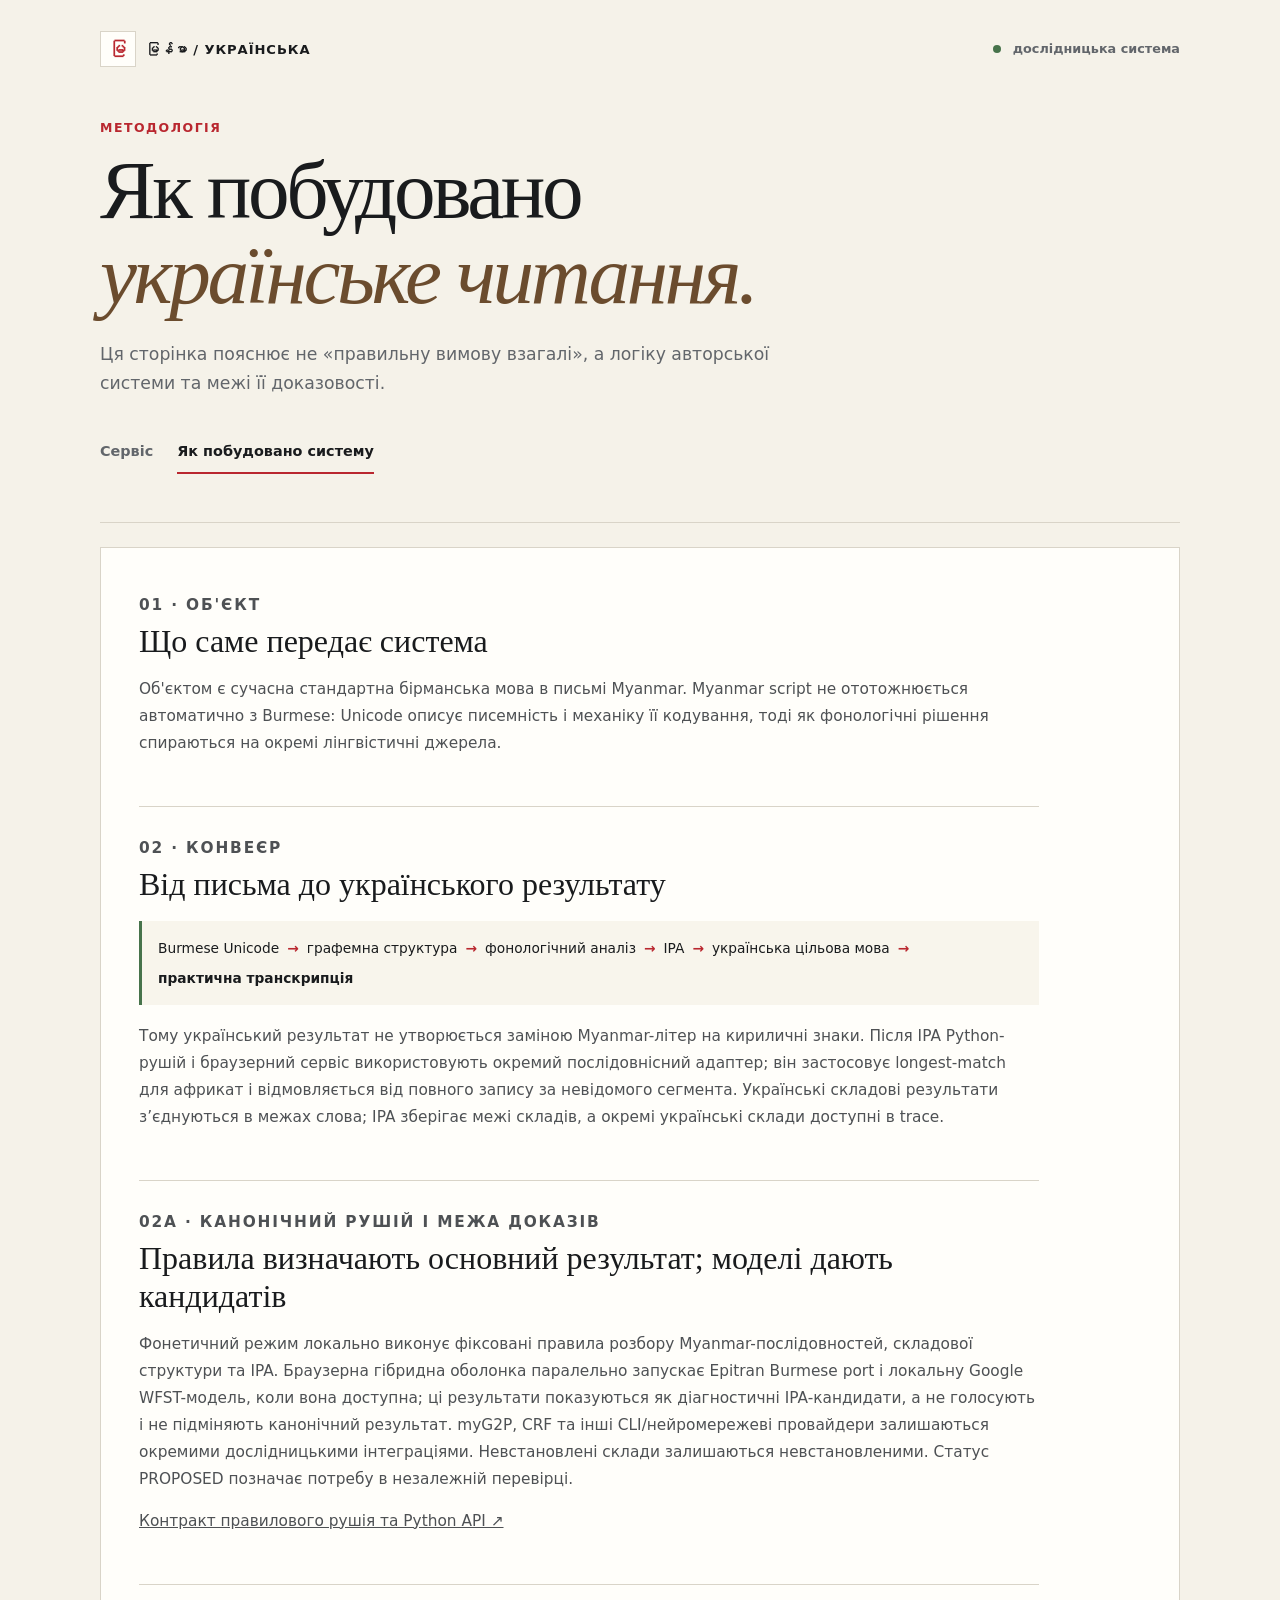
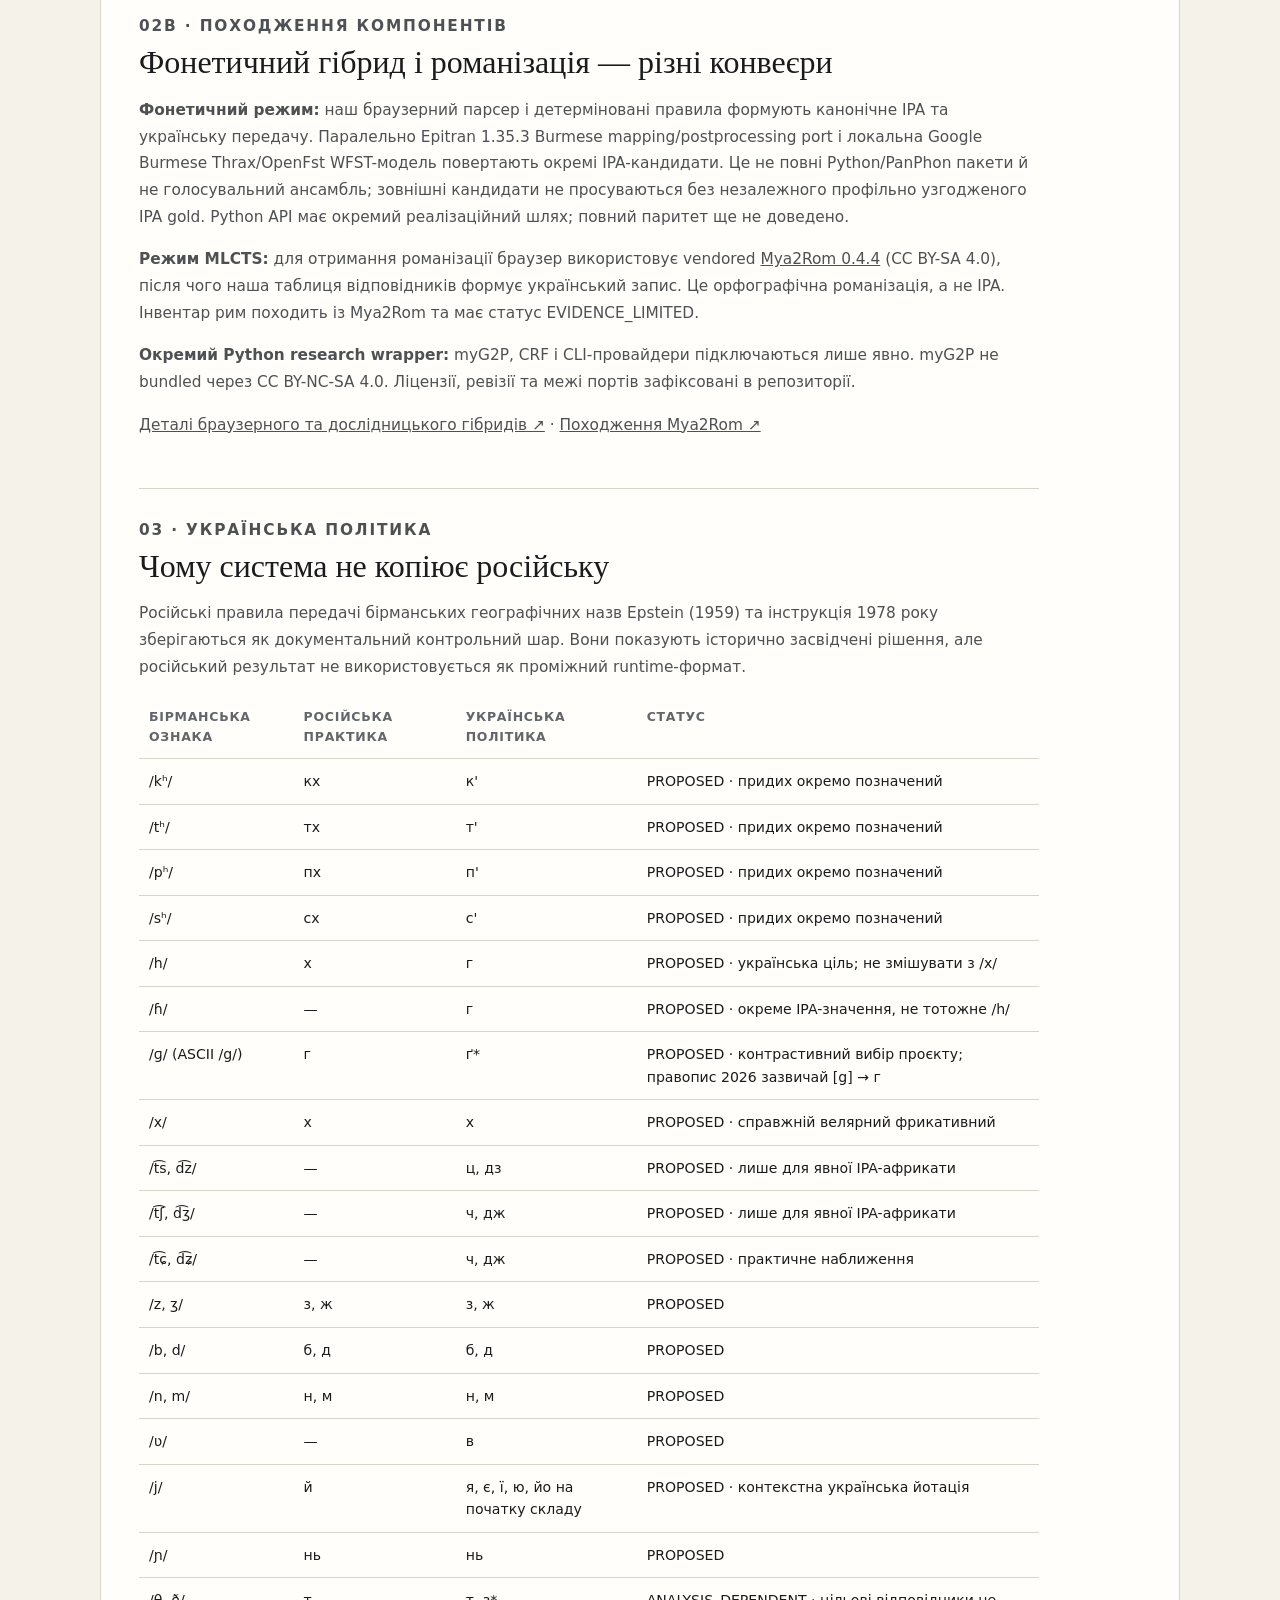
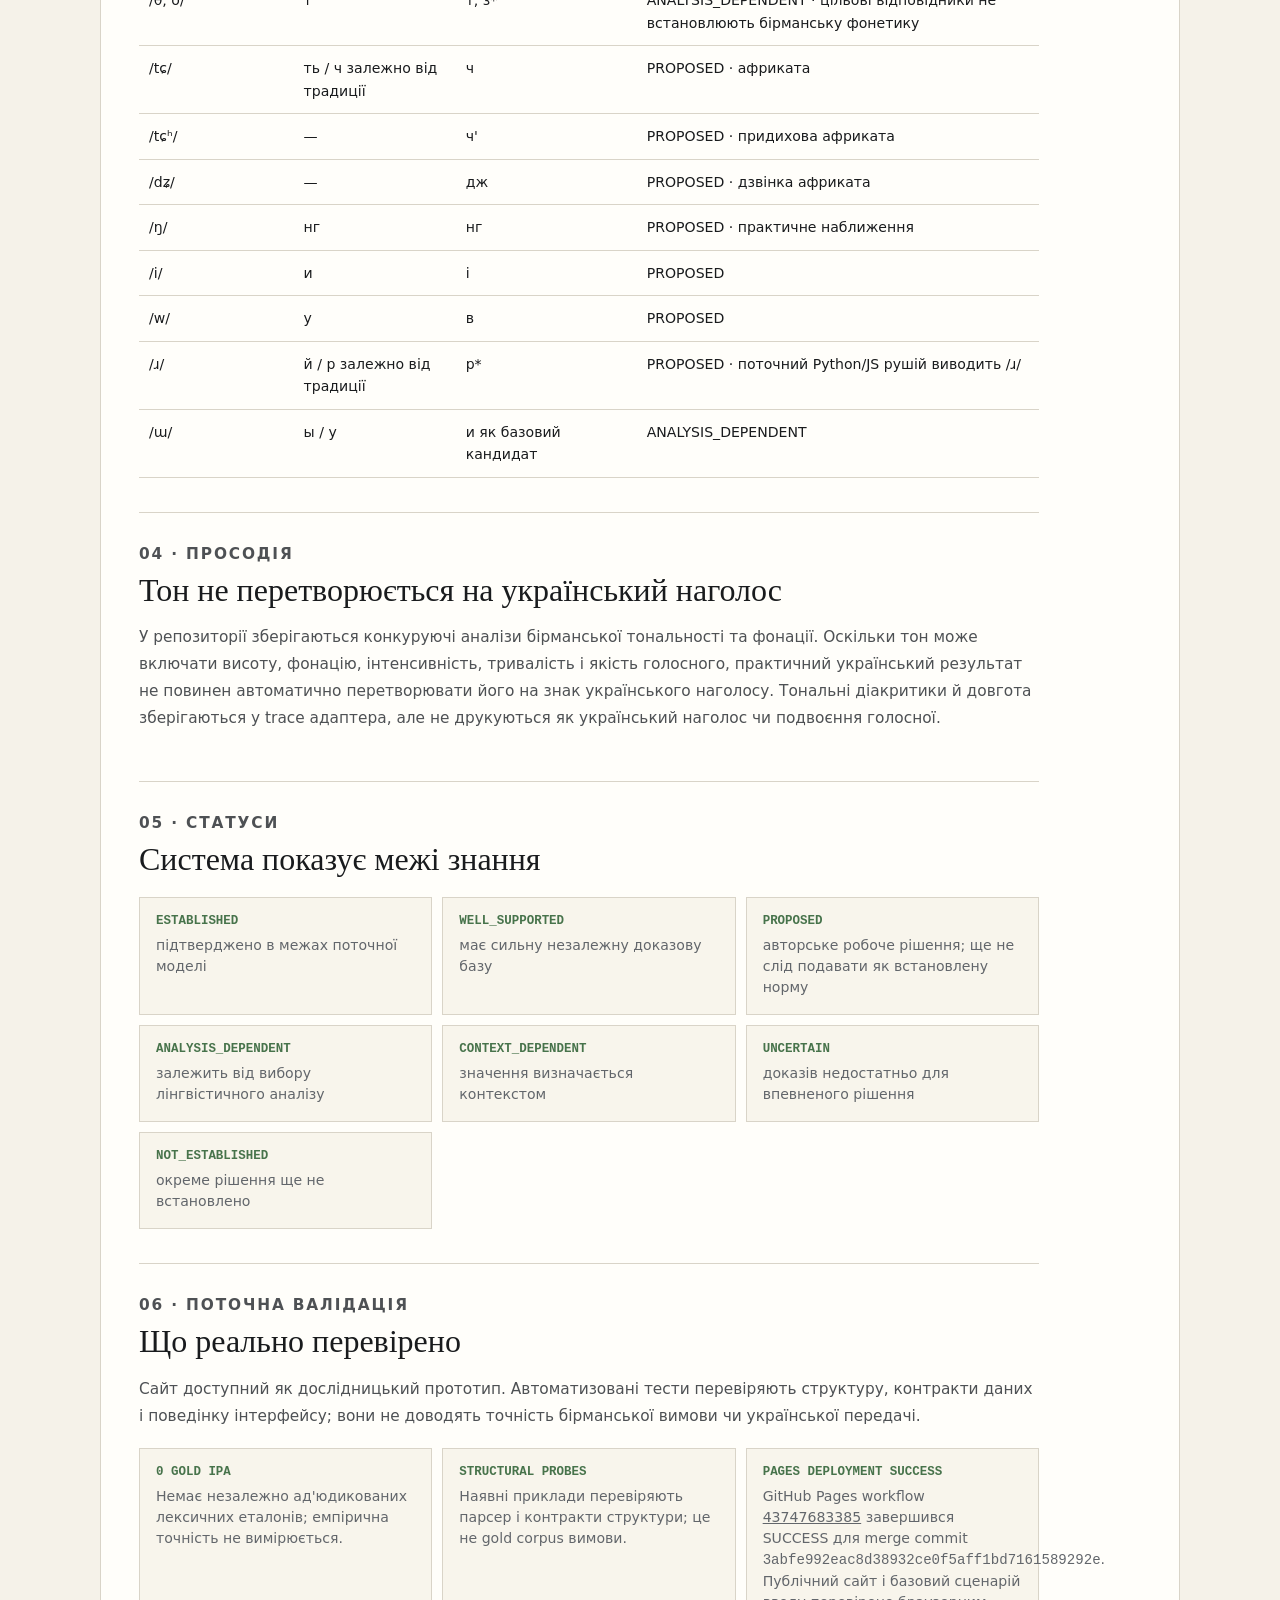
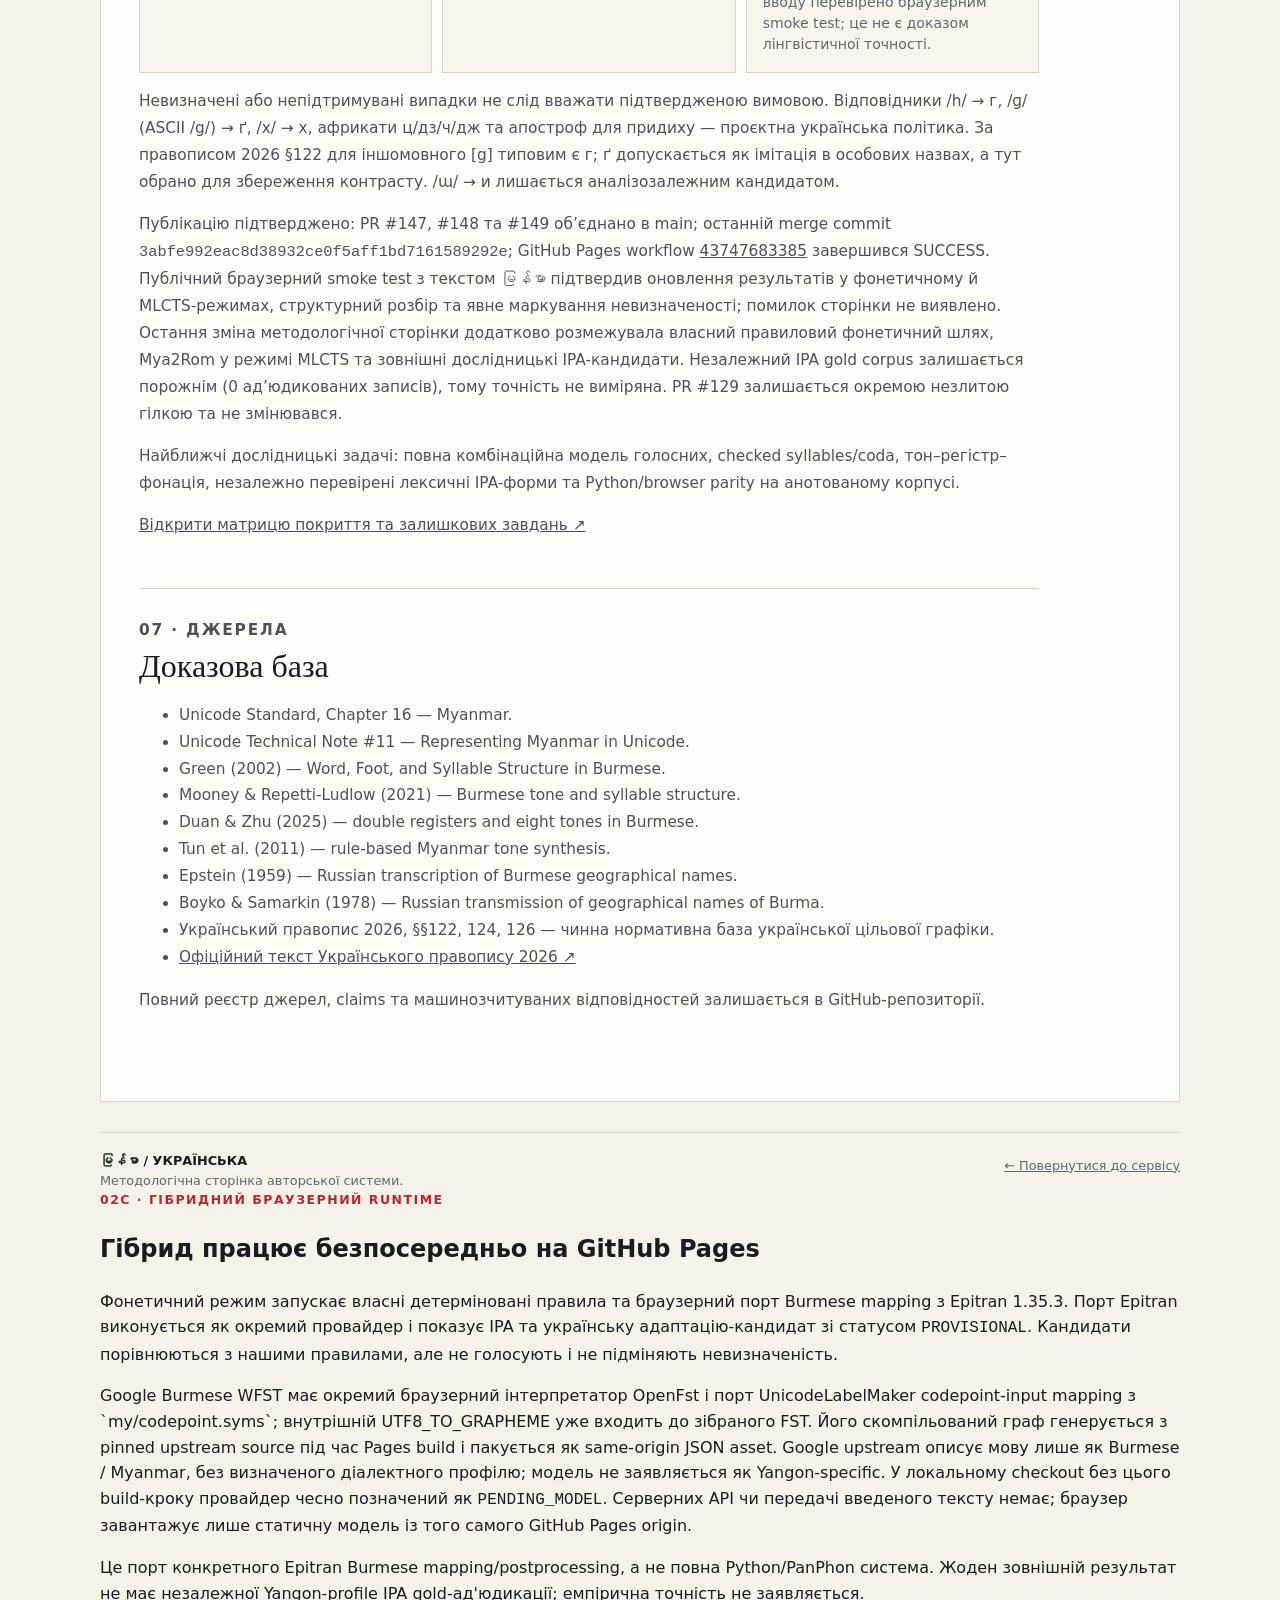
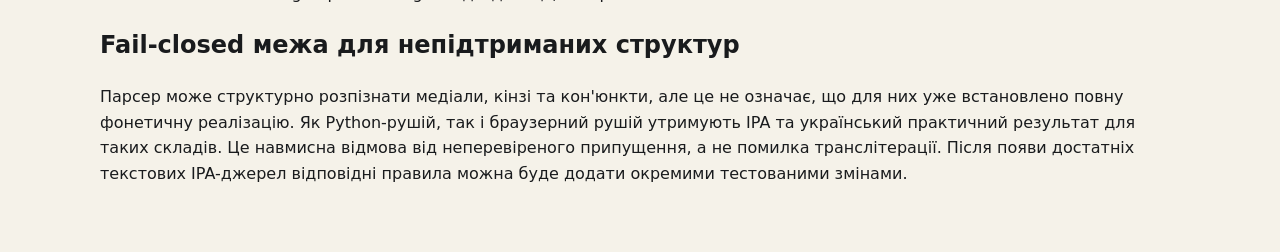
==== system.html @ 2e4448a9 "Record Google model dialect-profile limitation" ====
<!doctype html>
<html lang="uk">
<head>
<meta charset="UTF-8"><meta name="viewport" content="width=device-width, initial-scale=1">
<meta http-equiv="Content-Security-Policy" content="default-src 'self'; script-src 'self'; style-src 'self'; connect-src 'none'; img-src 'self' data:; font-src 'self'; base-uri 'none'; form-action 'none'; frame-ancestors 'none'; object-src 'none'">
<meta name="description" content="Методологія авторської української практичної системи передачі бірманської мови.">
<title>Система / မြန်မာ → УКРАЇНСЬКА</title>
<link rel="stylesheet" href="./src/web/styles.css?v=20261102-responsive-ui">
</head>
<body>
<a class="skip-link" href="#main-content">Перейти до основного вмісту</a>
<main id="main-content" class="shell" tabindex="-1">
<header class="site-header">
  <div class="topline"><a class="brand" href="./"><span class="brand-mark" aria-hidden="true">မြ</span><span>မြန်မာ / УКРАЇНСЬКА</span></a><span class="local"><i aria-hidden="true"></i> дослідницька система</span></div>
  <div class="hero compact"><p class="eyebrow">Методологія</p><h1>Як побудовано <em>українське читання.</em></h1><p class="subtitle">Ця сторінка пояснює не «правильну вимову взагалі», а логіку авторської системи та межі її доказовості.</p></div>
  <nav class="nav" aria-label="Основна навігація"><a href="./">Сервіс</a><a class="active" href="./system.html">Як побудовано систему</a></nav>
</header>

<article class="document">
<section><p class="kicker">01 · Об'єкт</p><h2>Що саме передає система</h2><p>Об'єктом є сучасна стандартна бірманська мова в письмі Myanmar. Myanmar script не ототожнюється автоматично з Burmese: Unicode описує писемність і механіку її кодування, тоді як фонологічні рішення спираються на окремі лінгвістичні джерела.</p></section>
<section><p class="kicker">02 · Конвеєр</p><h2>Від письма до українського результату</h2><div class="pipeline"><span>Burmese Unicode</span><b>→</b><span>графемна структура</span><b>→</b><span>фонологічний аналіз</span><b>→</b><span>IPA</span><b>→</b><span>українська цільова мова</span><b>→</b><strong>практична транскрипція</strong></div><p>Тому український результат не утворюється заміною Myanmar-літер на кириличні знаки. Після IPA Python-рушій і браузерний сервіс використовують окремий послідовнісний адаптер; він застосовує longest-match для африкат і відмовляється від повного запису за невідомого сегмента. Українські складові результати з’єднуються в межах слова; IPA зберігає межі складів, а окремі українські склади доступні в trace.</p></section>
<section><p class="kicker">02A · Канонічний рушій і межа доказів</p><h2>Правила визначають основний результат; моделі дають кандидатів</h2><p>Фонетичний режим локально виконує фіксовані правила розбору Myanmar-послідовностей, складової структури та IPA. Браузерна гібридна оболонка паралельно запускає Epitran Burmese port і локальну Google WFST-модель, коли вона доступна; ці результати показуються як діагностичні IPA-кандидати, а не голосують і не підміняють канонічний результат. myG2P, CRF та інші CLI/нейромережеві провайдери залишаються окремими дослідницькими інтеграціями. Невстановлені склади залишаються невстановленими. Статус PROPOSED позначає потребу в незалежній перевірці.</p><p><a href="https://github.com/ClippyFirst/Burmese-Ukrainian-Phonetic-System-/blob/main/docs/DETERMINISTIC-RULE-ENGINE.md">Контракт правилового рушія та Python API ↗</a></p></section><section><p class="kicker">02B · Походження компонентів</p><h2>Фонетичний гібрид і романізація — різні конвеєри</h2><p><strong>Фонетичний режим:</strong> наш браузерний парсер і детерміновані правила формують канонічне IPA та українську передачу. Паралельно Epitran 1.35.3 Burmese mapping/postprocessing port і локальна Google Burmese Thrax/OpenFst WFST-модель повертають окремі IPA-кандидати. Це не повні Python/PanPhon пакети й не голосувальний ансамбль; зовнішні кандидати не просуваються без незалежного профільно узгодженого IPA gold. Python API має окремий реалізаційний шлях; повний паритет ще не доведено.</p><p><strong>Режим MLCTS:</strong> для отримання романізації браузер використовує vendored <a href="https://github.com/myanmaropenwordnet/mya2rom">Mya2Rom 0.4.4</a> (CC BY-SA 4.0), після чого наша таблиця відповідників формує український запис. Це орфографічна романізація, а не IPA. Інвентар рим походить із Mya2Rom та має статус EVIDENCE_LIMITED.</p><p><strong>Окремий Python research wrapper:</strong> myG2P, CRF і CLI-провайдери підключаються лише явно. myG2P не bundled через CC BY-NC-SA 4.0. Ліцензії, ревізії та межі портів зафіксовані в репозиторії.</p><p><a href="https://github.com/ClippyFirst/Burmese-Ukrainian-Phonetic-System-/blob/main/docs/hybrid-engines.md">Деталі браузерного та дослідницького гібридів ↗</a> · <a href="https://github.com/ClippyFirst/Burmese-Ukrainian-Phonetic-System-/blob/main/vendor/mya2rom/NOTICE.md">Походження Mya2Rom ↗</a></p></section>
<section><p class="kicker">03 · Українська політика</p><h2>Чому система не копіює російську</h2><p>Російські правила передачі бірманських географічних назв Epstein (1959) та інструкція 1978 року зберігаються як документальний контрольний шар. Вони показують історично засвідчені рішення, але російський результат не використовується як проміжний runtime-формат.</p><div class="table-wrap"><table><thead><tr><th>Бірманська ознака</th><th>Російська практика</th><th>Українська політика</th><th>Статус</th></tr></thead><tbody>
<tr><td>/kʰ/</td><td>кх</td><td>к'</td><td>PROPOSED · придих окремо позначений</td></tr>
<tr><td>/tʰ/</td><td>тх</td><td>т'</td><td>PROPOSED · придих окремо позначений</td></tr>
<tr><td>/pʰ/</td><td>пх</td><td>п'</td><td>PROPOSED · придих окремо позначений</td></tr>
<tr><td>/sʰ/</td><td>сх</td><td>с'</td><td>PROPOSED · придих окремо позначений</td></tr>
<tr><td>/h/</td><td>х</td><td>г</td><td>PROPOSED · українська ціль; не змішувати з /x/</td></tr>
<tr><td>/ɦ/</td><td>—</td><td>г</td><td>PROPOSED · окреме IPA-значення, не тотожне /h/</td></tr>
<tr><td>/ɡ/ (ASCII /g/)</td><td>г</td><td>ґ*</td><td>PROPOSED · контрастивний вибір проєкту; правопис 2026 зазвичай [g] → г</td></tr>
<tr><td>/x/</td><td>х</td><td>х</td><td>PROPOSED · справжній велярний фрикативний</td></tr>
<tr><td>/t͡s, d͡z/</td><td>—</td><td>ц, дз</td><td>PROPOSED · лише для явної IPA-африкати</td></tr>
<tr><td>/t͡ʃ, d͡ʒ/</td><td>—</td><td>ч, дж</td><td>PROPOSED · лише для явної IPA-африкати</td></tr>
<tr><td>/t͡ɕ, d͡ʑ/</td><td>—</td><td>ч, дж</td><td>PROPOSED · практичне наближення</td></tr>
<tr><td>/z, ʒ/</td><td>з, ж</td><td>з, ж</td><td>PROPOSED</td></tr>
<tr><td>/b, d/</td><td>б, д</td><td>б, д</td><td>PROPOSED</td></tr>
<tr><td>/n, m/</td><td>н, м</td><td>н, м</td><td>PROPOSED</td></tr>
<tr><td>/ʋ/</td><td>—</td><td>в</td><td>PROPOSED</td></tr>
<tr><td>/j/</td><td>й</td><td>я, є, ї, ю, йо на початку складу</td><td>PROPOSED · контекстна українська йотація</td></tr>
<tr><td>/ɲ/</td><td>нь</td><td>нь</td><td>PROPOSED</td></tr>
<tr><td>/θ, ð/</td><td>т</td><td>т, з*</td><td>ANALYSIS_DEPENDENT · цільові відповідники не встановлюють бірманську фонетику</td></tr>
<tr><td>/tɕ/</td><td>ть / ч залежно від традиції</td><td>ч</td><td>PROPOSED · африката</td></tr>
<tr><td>/tɕʰ/</td><td>—</td><td>ч'</td><td>PROPOSED · придихова африката</td></tr>
<tr><td>/dʑ/</td><td>—</td><td>дж</td><td>PROPOSED · дзвінка африката</td></tr>
<tr><td>/ŋ/</td><td>нг</td><td>нг</td><td>PROPOSED · практичне наближення</td></tr>
<tr><td>/i/</td><td>и</td><td>і</td><td>PROPOSED</td></tr>
<tr><td>/w/</td><td>у</td><td>в</td><td>PROPOSED</td></tr>
<tr><td>/ɹ/</td><td>й / р залежно від традиції</td><td>р*</td><td>PROPOSED · поточний Python/JS рушій виводить /ɹ/</td></tr>
<tr><td>/ɯ/</td><td>ы / у</td><td>и як базовий кандидат</td><td>ANALYSIS_DEPENDENT</td></tr>
</tbody></table></div></section>
<section><p class="kicker">04 · Просодія</p><h2>Тон не перетворюється на український наголос</h2><p>У репозиторії зберігаються конкуруючі аналізи бірманської тональності та фонації. Оскільки тон може включати висоту, фонацію, інтенсивність, тривалість і якість голосного, практичний український результат не повинен автоматично перетворювати його на знак українського наголосу. Тональні діакритики й довгота зберігаються у trace адаптера, але не друкуються як український наголос чи подвоєння голосної.</p></section>
<section><p class="kicker">05 · Статуси</p><h2>Система показує межі знання</h2><div class="status-grid"><div><b>ESTABLISHED</b><span>підтверджено в межах поточної моделі</span></div><div><b>WELL_SUPPORTED</b><span>має сильну незалежну доказову базу</span></div><div><b>PROPOSED</b><span>авторське робоче рішення; ще не слід подавати як встановлену норму</span></div><div><b>ANALYSIS_DEPENDENT</b><span>залежить від вибору лінгвістичного аналізу</span></div><div><b>CONTEXT_DEPENDENT</b><span>значення визначається контекстом</span></div><div><b>UNCERTAIN</b><span>доказів недостатньо для впевненого рішення</span></div><div><b>NOT_ESTABLISHED</b><span>окреме рішення ще не встановлено</span></div></div></section>
<section id="validation-status"><p class="kicker">06 · Поточна валідація</p><h2>Що реально перевірено</h2><p>Сайт доступний як дослідницький прототип. Автоматизовані тести перевіряють структуру, контракти даних і поведінку інтерфейсу; вони не доводять точність бірманської вимови чи української передачі.</p><div class="status-grid"><div><b>0 GOLD IPA</b><span>Немає незалежно ад'юдикованих лексичних еталонів; емпірична точність не вимірюється.</span></div><div><b>STRUCTURAL PROBES</b><span>Наявні приклади перевіряють парсер і контракти структури; це не gold corpus вимови.</span></div><div><b>PAGES DEPLOYMENT SUCCESS</b><span>GitHub Pages workflow <a href="https://github.com/ClippyFirst/Burmese-Ukrainian-Phonetic-System-/actions/runs/43747683385">43747683385</a> завершився SUCCESS для merge commit <code>3abfe992eac8d38932ce0f5aff1bd7161589292e</code>. Публічний сайт і базовий сценарій вводу перевірено браузерним smoke test; це не є доказом лінгвістичної точності.</span></div></div><p>Невизначені або непідтримувані випадки не слід вважати підтвердженою вимовою. Відповідники /h/ → г, /ɡ/ (ASCII /g/) → ґ, /x/ → х, африкати ц/дз/ч/дж та апостроф для придиху — проєктна українська політика. За правописом 2026 §122 для іншомовного [g] типовим є г; ґ допускається як імітація в особових назвах, а тут обрано для збереження контрасту. /ɯ/ → и лишається аналізозалежним кандидатом.</p><p>Публікацію підтверджено: PR #147, #148 та #149 об’єднано в main; останній merge commit <code>3abfe992eac8d38932ce0f5aff1bd7161589292e</code>; GitHub Pages workflow <a href="https://github.com/ClippyFirst/Burmese-Ukrainian-Phonetic-System-/actions/runs/43747683385" target="_blank" rel="noreferrer">43747683385</a> завершився SUCCESS. Публічний браузерний smoke test з текстом <code>မြန်မာ</code> підтвердив оновлення результатів у фонетичному й MLCTS-режимах, структурний розбір та явне маркування невизначеності; помилок сторінки не виявлено. Остання зміна методологічної сторінки додатково розмежувала власний правиловий фонетичний шлях, Mya2Rom у режимі MLCTS та зовнішні дослідницькі IPA-кандидати. Незалежний IPA gold corpus залишається порожнім (0 ад’юдикованих записів), тому точність не виміряна. PR #129 залишається окремою незлитою гілкою та не змінювався.</p><p>Найближчі дослідницькі задачі: повна комбінаційна модель голосних, checked syllables/coda, тон–регістр–фонація, незалежно перевірені лексичні IPA-форми та Python/browser parity на анотованому корпусі.</p><p><a href="https://github.com/ClippyFirst/Burmese-Ukrainian-Phonetic-System-/blob/main/docs/audits/current/EXECUTION-STATUS-MATRIX-2026-10-21.md" target="_blank" rel="noreferrer">Відкрити матрицю покриття та залишкових завдань ↗</a></p></section>
<section><p class="kicker">07 · Джерела</p><h2>Доказова база</h2><ul><li>Unicode Standard, Chapter 16 — Myanmar.</li><li>Unicode Technical Note #11 — Representing Myanmar in Unicode.</li><li>Green (2002) — Word, Foot, and Syllable Structure in Burmese.</li><li>Mooney & Repetti-Ludlow (2021) — Burmese tone and syllable structure.</li><li>Duan & Zhu (2025) — double registers and eight tones in Burmese.</li><li>Tun et al. (2011) — rule-based Myanmar tone synthesis.</li><li>Epstein (1959) — Russian transcription of Burmese geographical names.</li><li>Boyko & Samarkin (1978) — Russian transmission of geographical names of Burma.</li><li>Український правопис 2026, §§122, 124, 126 — чинна нормативна база української цільової графіки.</li>
<li><a href="https://mon.gov.ua/static-objects/mon/sites/1/zagalna%20serednya/Pravopys.2019/ukrayinskii-pravopis-oficiine-vidannia-2026.pdf" target="_blank" rel="noreferrer">Офіційний текст Українського правопису 2026 ↗</a></li></ul><p>Повний реєстр джерел, claims та машинозчитуваних відповідностей залишається в GitHub-репозиторії.</p></section>
</article>
<footer class="footer"><div><strong>မြန်မာ / УКРАЇНСЬКА</strong><span>Методологічна сторінка авторської системи.</span></div><div><a href="./">← Повернутися до сервісу</a></div></footer>
<section id="browser-hybrid-runtime" class="method-section">
  <p class="eyebrow">02C · Гібридний браузерний runtime</p>
  <h2>Гібрид працює безпосередньо на GitHub Pages</h2>
  <p>Фонетичний режим запускає власні детерміновані правила та браузерний порт Burmese mapping з Epitran 1.35.3. Порт Epitran виконується як окремий провайдер і показує IPA та українську адаптацію-кандидат зі статусом <code>PROVISIONAL</code>. Кандидати порівнюються з нашими правилами, але не голосують і не підміняють невизначеність.</p>
  <p>Google Burmese WFST має окремий браузерний інтерпретатор OpenFst і порт UnicodeLabelMaker codepoint-input mapping з `my/codepoint.syms`; внутрішній UTF8_TO_GRAPHEME уже входить до зібраного FST. Його скомпільований граф генерується з pinned upstream source під час Pages build і пакується як same-origin JSON asset. Google upstream описує мову лише як Burmese / Myanmar, без визначеного діалектного профілю; модель не заявляється як Yangon-specific. У локальному checkout без цього build-кроку провайдер чесно позначений як <code>PENDING_MODEL</code>. Серверних API чи передачі введеного тексту немає; браузер завантажує лише статичну модель із того самого GitHub Pages origin.</p>
  <p>Це порт конкретного Epitran Burmese mapping/postprocessing, а не повна Python/PanPhon система. Жоден зовнішній результат не має незалежної Yangon-profile IPA gold-ад'юдикації; емпірична точність не заявляється.</p>
</section>
<section id="fail-closed-ipa" class="method-section">
  <h2>Fail-closed межа для непідтриманих структур</h2>
  <p>Парсер може структурно розпізнати медіали, кінзі та кон'юнкти, але це не означає, що для них уже встановлено повну фонетичну реалізацію. Як Python-рушій, так і браузерний рушій утримують IPA та український практичний результат для таких складів. Це навмисна відмова від неперевіреного припущення, а не помилка транслітерації. Після появи достатніх текстових IPA-джерел відповідні правила можна буде додати окремими тестованими змінами.</p>
</section>
</main>
</body>
</html>
---- src/web/styles.css ----
:root{
  color-scheme:light;
  --ink:#191b1d;--muted:#62666b;--paper:#f5f2e9;--surface:#fffefa;
  --line:#d9d4c8;--red:#b9272f;--gold:#e7c34c;--green:#47734b;
  --soft:#f8f5ec;--focus:#2459a6;--content:1080px;
}
*{box-sizing:border-box}
html{scroll-behavior:smooth;scroll-padding-top:20px}
body{margin:0;background:var(--paper);color:var(--ink);font:16px/1.6 system-ui,-apple-system,"Segoe UI","Noto Sans",Arial,sans-serif}
a{color:inherit}
button,textarea,select{font:inherit}
button:focus-visible,a:focus-visible,textarea:focus-visible,select:focus-visible{outline:3px solid var(--focus);outline-offset:3px}
[hidden]{display:none!important}
.shell{width:min(var(--content),calc(100% - 48px));margin:0 auto;padding:28px 0 52px}
.site-header{padding-bottom:28px;border-bottom:1px solid var(--line)}
.topline{display:flex;align-items:center;justify-content:space-between;gap:20px;min-height:42px}
.brand{display:inline-flex;align-items:center;gap:10px;text-decoration:none;font-size:.82rem;font-weight:800;letter-spacing:.07em}
.brand-mark{display:grid;place-items:center;width:36px;height:36px;border:1px solid var(--line);background:var(--surface);color:var(--red);font-size:1.05rem}
.local{color:var(--muted);font-size:.8rem;font-weight:650}
.local i{display:inline-block;width:8px;height:8px;margin-right:7px;border-radius:50%;background:var(--green)}
.hero{max-width:820px;padding:64px 0 34px}
.hero.compact{padding-top:48px;padding-bottom:28px}
.eyebrow,.kicker{margin:0 0 10px;color:var(--red);font-size:.78rem;font-weight:800;letter-spacing:.12em;text-transform:uppercase}
.hero h1{max-width:900px;margin:0;font:500 clamp(2.8rem,6.5vw,5.25rem)/1.02 Georgia,"Times New Roman",serif;letter-spacing:-.04em}
.hero h1 em{color:#6b4c2e;font-style:italic}
.subtitle{max-width:700px;margin:22px 0 0;color:var(--muted);font-size:1.08rem;line-height:1.7}
.nav{display:flex;flex-wrap:wrap;gap:8px 24px;margin:4px 0 20px}
.nav a{display:inline-flex;align-items:center;min-height:44px;border-bottom:2px solid transparent;color:var(--muted);font-size:.9rem;font-weight:700;text-decoration:none}
.nav a:hover,.nav a.active{border-color:var(--red);color:var(--ink)}
.research-notice,.issues{display:flex;align-items:flex-start;gap:14px;padding:18px 20px;border:1px solid #e3d39b;background:#fff9e7}
.research-notice>span,.issues>span{display:grid;place-items:center;flex:0 0 26px;width:26px;height:26px;border:1px solid var(--red);border-radius:50%;color:var(--red);font-weight:900}
.research-notice strong,.issues strong{display:block;font-size:.9rem}
.research-notice>div,.issues>div{min-width:0}
.research-notice p,.issues p{margin:5px 0 0;color:#5e594c;font-size:.9rem;line-height:1.6;overflow-wrap:anywhere}
.research-notice a{color:#8c2028;font-weight:750}
.workspace,.results,.document{margin-top:24px;border:1px solid var(--line);background:var(--surface)}
.workspace,.results{padding:clamp(18px,3vw,28px)}
.bar{display:flex;align-items:center;justify-content:space-between;gap:16px}
.section-title{display:flex;align-items:center;gap:13px}
.section-number{display:grid;place-items:center;width:34px;height:34px;background:var(--gold);font:800 .8rem ui-monospace,monospace}
.kicker{margin-bottom:3px;color:var(--muted);font-size:.72rem}
.bar h2{margin:0;font-size:1.2rem;line-height:1.25}
.count,.result-note{color:var(--muted);font:650 .8rem ui-monospace,monospace}
.input-frame{position:relative;margin-top:18px;border:1px solid #aaa69d;background:#fff}
textarea{display:block;width:100%;min-height:190px;padding:22px 22px 48px;border:0;resize:vertical;background:transparent;color:var(--ink);font:1.8rem/1.8 "Noto Sans Myanmar","Myanmar Text",system-ui,sans-serif}
textarea:focus{outline:2px solid var(--red);outline-offset:-2px}
textarea::placeholder{color:#aaa69d}
.input-hint{position:absolute;right:16px;bottom:12px;left:16px;display:flex;justify-content:space-between;gap:12px;color:#77766f;font-size:.78rem;pointer-events:none}
.controls{display:flex;flex-wrap:wrap;justify-content:flex-end;gap:10px;margin-top:14px}
.button,.copy{display:inline-flex;align-items:center;justify-content:center;min-height:44px;padding:8px 15px;border:1px solid #aaa69d;background:transparent;color:var(--ink);font-size:.88rem;font-weight:750;text-decoration:none;cursor:pointer}
.button.primary{border-color:var(--red);background:var(--red);color:#fff}
.button.primary:hover{background:#98212a}
.button.secondary:hover,.copy:hover{background:var(--soft)}
.empty{display:grid;grid-template-columns:auto 1fr;align-items:center;gap:16px;margin-top:14px;padding:22px;border:1px solid var(--line);background:var(--surface)}
.empty-glyph{display:grid;place-items:center;width:46px;height:46px;border:1px solid var(--line);color:var(--green);font-size:1.2rem}
.empty strong,.empty div span{display:block}
.empty strong{font-size:.95rem}
.empty div span{margin-top:3px;color:var(--muted);font-size:.88rem}
.results{display:grid;grid-template-columns:repeat(2,minmax(0,1fr));gap:12px;background:#f9f7f0}
.results>.bar{grid-column:1/-1;margin-bottom:2px}
.result-card{min-width:0;padding:20px;border:1px solid var(--line);background:var(--surface)}
.primary-result,.result-card:last-child{grid-column:1/-1}
.primary-result{border-top:4px solid var(--red)}
.result-meta{display:grid;grid-template-columns:34px minmax(0,1fr) auto;align-items:start;gap:12px}
.result-index{color:var(--green);font:800 .78rem ui-monospace,monospace}
.result-meta h3{margin:0;font-size:1rem;line-height:1.35}
.result-meta p{margin:5px 0 0;color:var(--muted);font-size:.88rem;line-height:1.5}
.copy{min-height:40px;padding:6px 11px;font-size:.82rem}
.result-value{min-height:1.7em;margin:18px 0 0;white-space:pre-wrap;overflow-wrap:anywhere;font-size:clamp(1.35rem,2.8vw,1.85rem);line-height:1.7}
[lang="und-fonipa"]{font-family:"Charis SIL","Doulos SIL","DejaVu Sans","Noto Sans",sans-serif;font-feature-settings:"ccmp" 1,"mark" 1,"mkmk" 1;font-synthesis:none;unicode-bidi: isolate;overflow-wrap:anywhere}
.result-value.ipa{font-size:clamp(1.15rem,2.3vw,1.5rem);font-family:"Charis SIL","Doulos SIL","DejaVu Sans","Noto Sans",sans-serif;font-feature-settings:"ccmp" 1,"mark" 1,"mkmk" 1;font-synthesis:none;unicode-bidi: isolate}
.status-line{margin:12px 0 0;color:var(--muted);font-size:.82rem;line-height:1.55}
.syllables{margin-top:16px;border-top:1px solid var(--line)}
.syllable{display:grid;grid-template-columns:minmax(90px,140px) minmax(0,1fr);gap:10px;padding:12px 0;border-bottom:1px solid var(--line);font-size:.88rem}
.syllable strong{font-family:ui-monospace,monospace}
.syllable span{color:var(--muted)}
.syllable small{grid-column:2;color:#8b6330;font-size:.82rem}
.issues{margin-top:14px;border-color:#e4c3c3;background:#fff2f1}
.issues>span{border-color:var(--red)}
.feedback{display:flex;align-items:center;justify-content:space-between;gap:28px;margin-top:24px;padding:24px;border:1px solid var(--line);background:var(--surface)}
.feedback h2{margin:0;font:500 1.45rem/1.25 Georgia,"Times New Roman",serif}
.feedback p:last-child{max-width:720px;margin:9px 0 0;color:var(--muted);font-size:.92rem;line-height:1.65}
.footer{display:grid;grid-template-columns:1fr 1fr;gap:24px;margin-top:30px;padding-top:18px;border-top:1px solid var(--line);color:var(--muted);font-size:.8rem;line-height:1.55}
.footer div:last-child{text-align:right}
.footer strong{display:block;color:var(--ink)}
.footer a{display:inline-block;margin-top:5px}
.document{padding:clamp(22px,4vw,38px);overflow-x:hidden}
.document section{max-width:900px;padding:6px 0 34px}
.document section+section{padding-top:28px;border-top:1px solid var(--line)}
.document h2{margin:0 0 14px;font:500 clamp(1.5rem,3vw,2rem)/1.2 Georgia,"Times New Roman",serif}
.document p,.document li{color:#4e5154;font-size:.96rem;line-height:1.75}
.document table{width:100%;border-collapse:collapse;font-size:.88rem}
.document th,.document td{padding:11px 10px;text-align:left;border-bottom:1px solid var(--line);vertical-align:top}
.document th{color:var(--muted);font-size:.78rem;letter-spacing:.06em;text-transform:uppercase}
.pipeline{display:flex;flex-wrap:wrap;align-items:center;gap:8px;margin:18px 0;padding:16px;border-left:3px solid var(--green);background:var(--soft);font-size:.86rem;line-height:1.6}
.pipeline b{color:var(--red)}
.table-wrap{display:block;width:100%;min-width:0;max-width:100%;overflow-x:auto}
.status-grid{display:grid;grid-template-columns:repeat(3,minmax(0,1fr));gap:10px;margin-top:18px}
.status-grid div{padding:16px;border:1px solid var(--line);background:var(--soft)}
.status-grid b{display:block;color:var(--green);font:800 .78rem ui-monospace,monospace}
.status-grid span{display:block;margin-top:7px;color:var(--muted);font-size:.88rem;line-height:1.5}
.skip-link{position:absolute;z-index:1000;top:12px;left:12px;transform:translateY(-180%);padding:10px 14px;border:2px solid var(--focus);background:var(--surface);color:var(--ink);font-weight:750;text-decoration:none}
.skip-link:focus{position:fixed;transform:none;outline:3px solid var(--focus);outline-offset:3px}
.sr-only{position:absolute!important;width:1px!important;height:1px!important;margin:-1px!important;overflow:hidden!important;clip:rect(0,0,0,0)!important;white-space:nowrap!important;border:0!important}
@media(max-width:760px){
  .shell{width:calc(100% - 28px);padding-top:18px}
  .topline{align-items:flex-start;flex-wrap:wrap}
  .local{display:none}
  .hero{padding:42px 0 26px}
  .hero.compact{padding-top:32px}
  .hero h1{font-size:clamp(2.5rem,10.5vw,3.7rem);line-height:1.06}
  .subtitle{font-size:1rem}
  .bar{align-items:flex-start}
  .workspace,.results{padding:16px}
  .results{grid-template-columns:minmax(0,1fr)}
  .results>.bar,.primary-result,.result-card:last-child{grid-column:auto}
  .result-meta{grid-template-columns:28px minmax(0,1fr)}
  .result-meta .copy{grid-column:2;justify-self:start}
  .controls{justify-content:stretch}
  .controls>*{flex:1 1 145px}
  .feedback{align-items:stretch;flex-direction:column}
  .footer{grid-template-columns:1fr}
  .footer div:last-child{text-align:left}
  .document{padding:20px}
  .status-grid{grid-template-columns:1fr}
  .syllable{grid-template-columns:1fr}
  .syllable small{grid-column:1}
}
@media(prefers-reduced-motion:reduce){html{scroll-behavior:auto}}
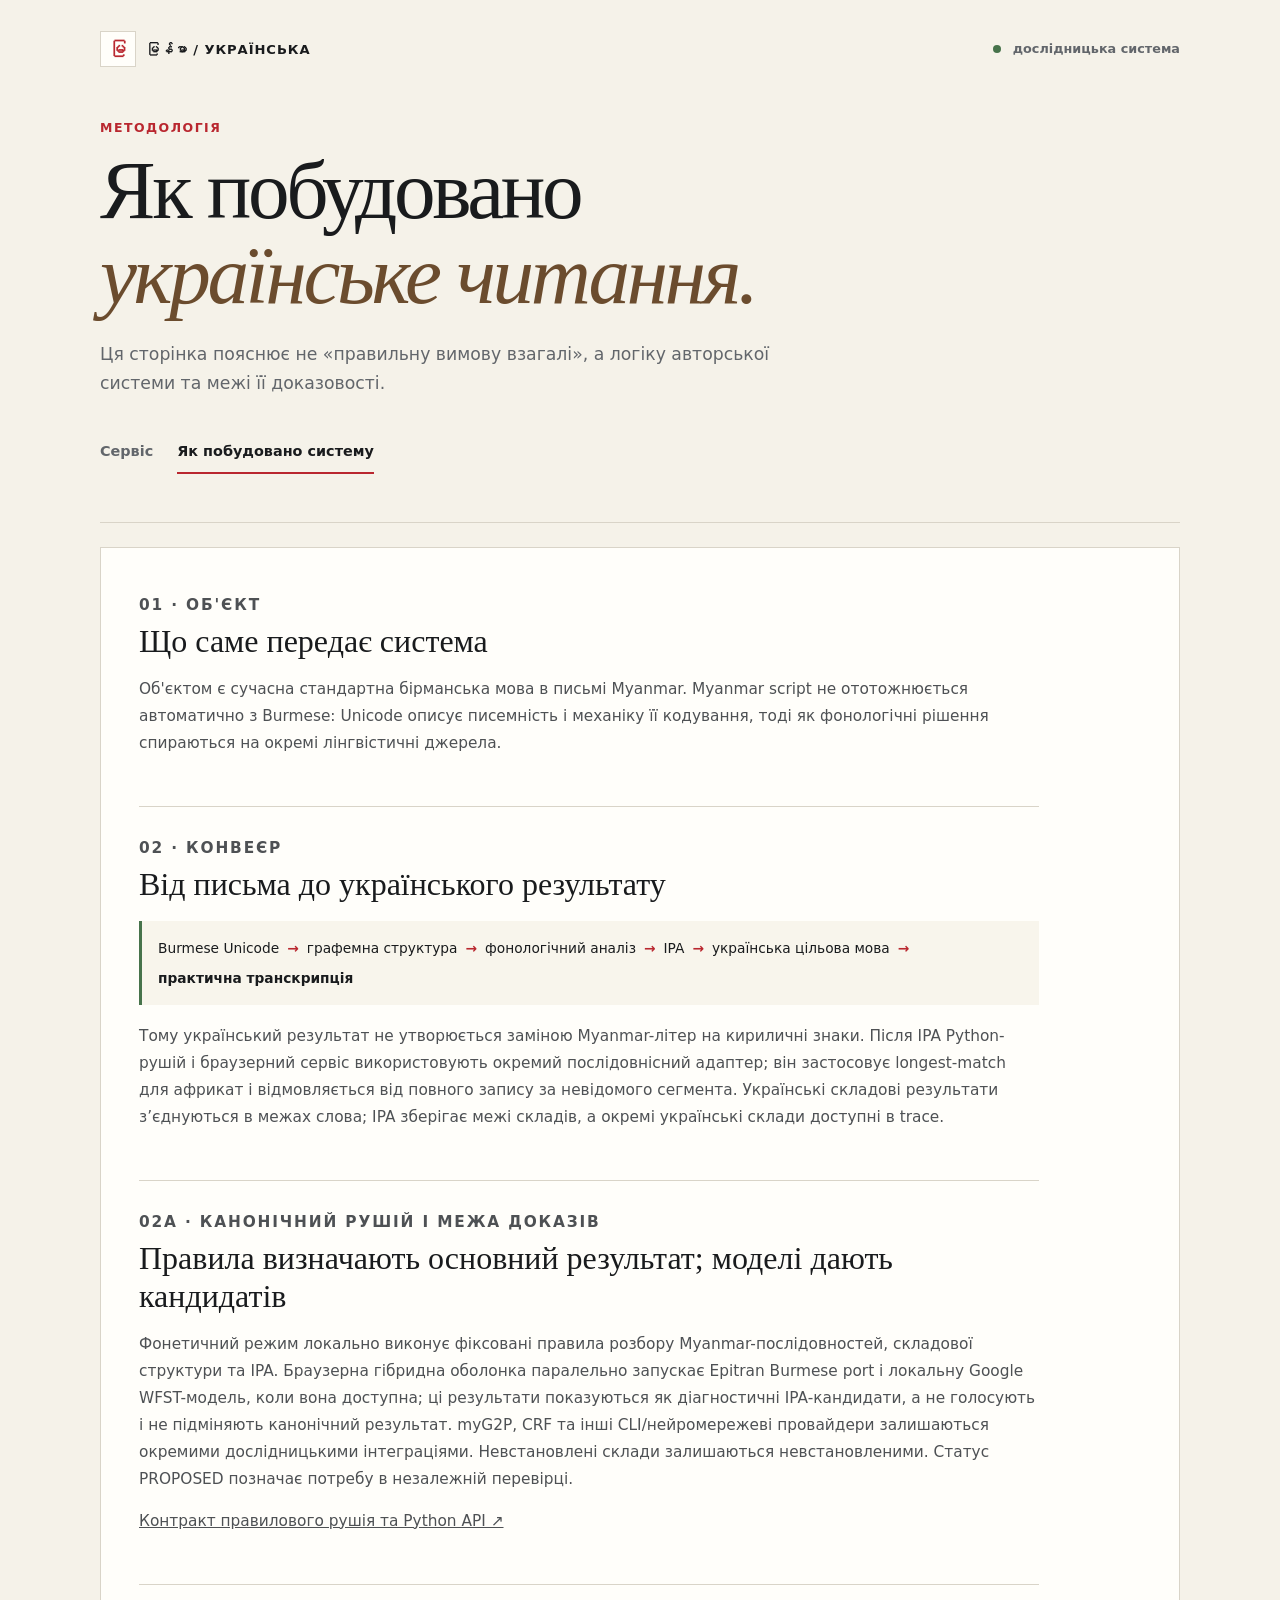
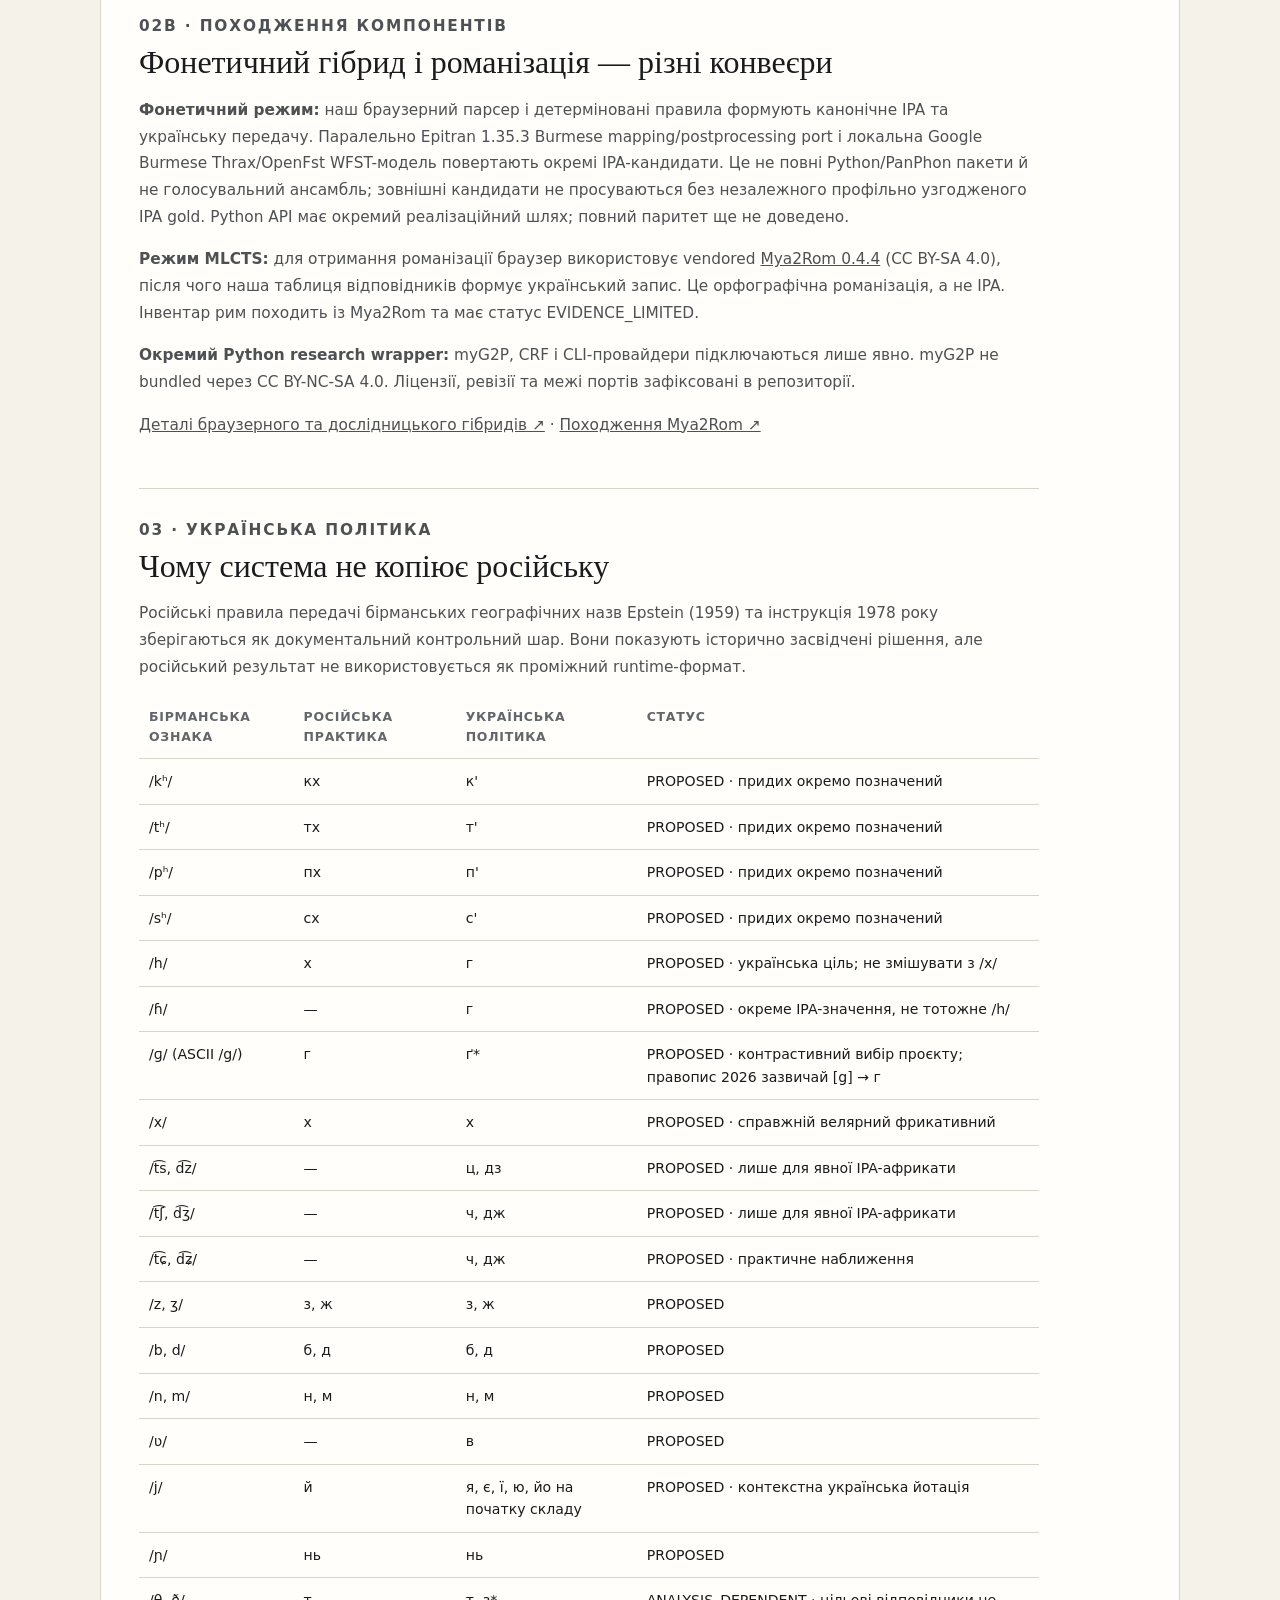
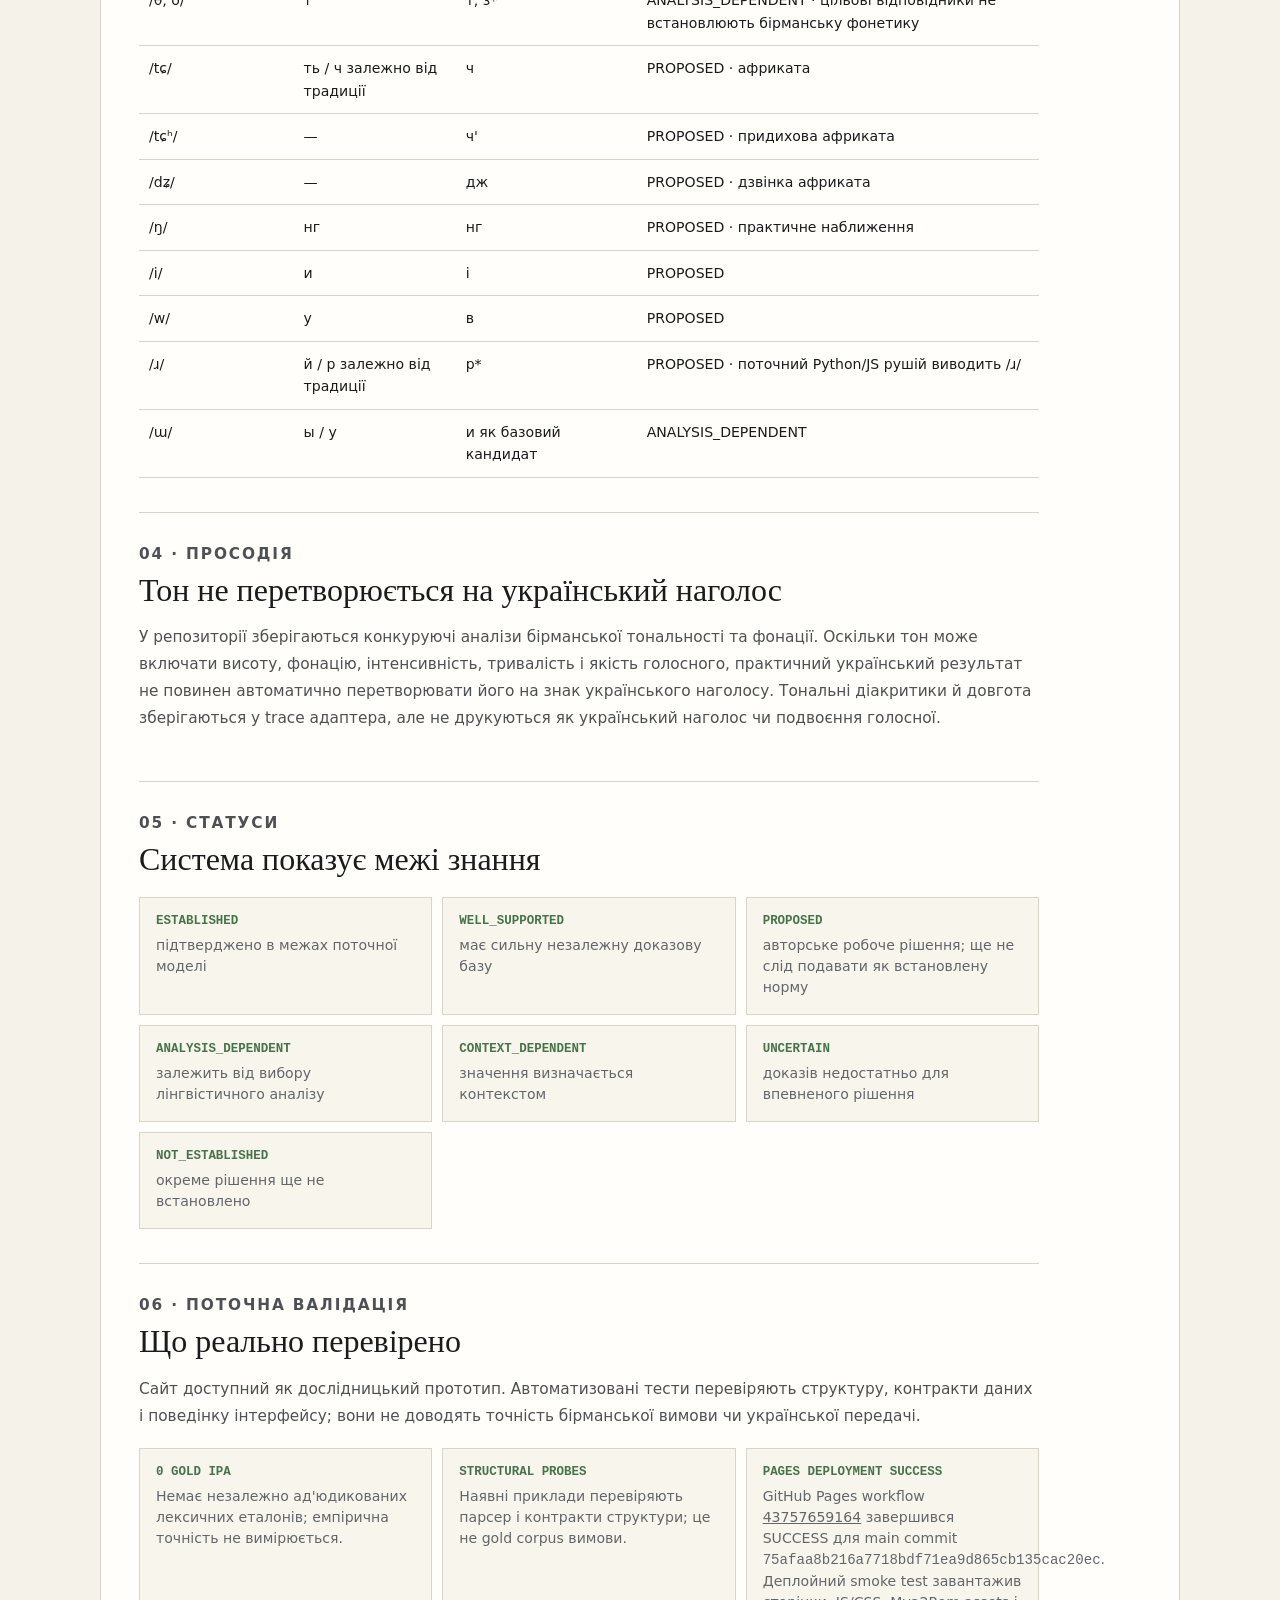
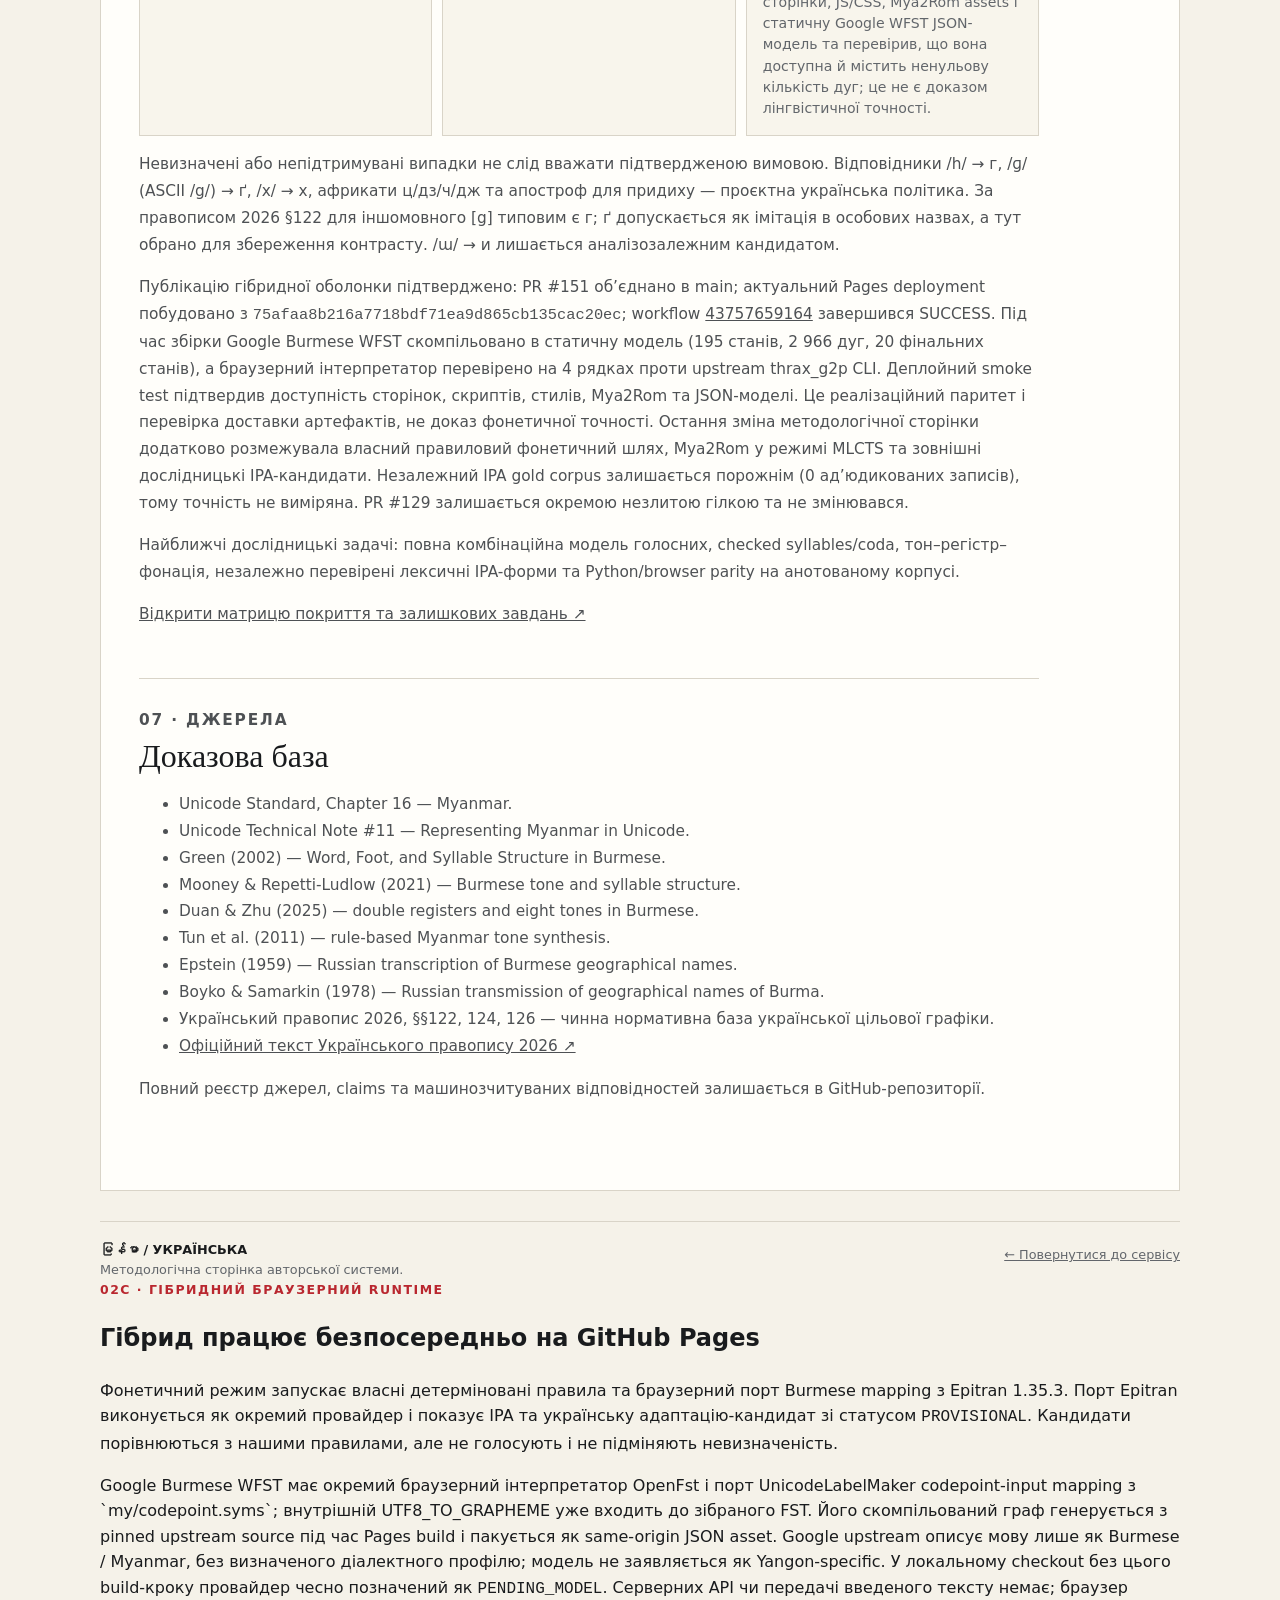
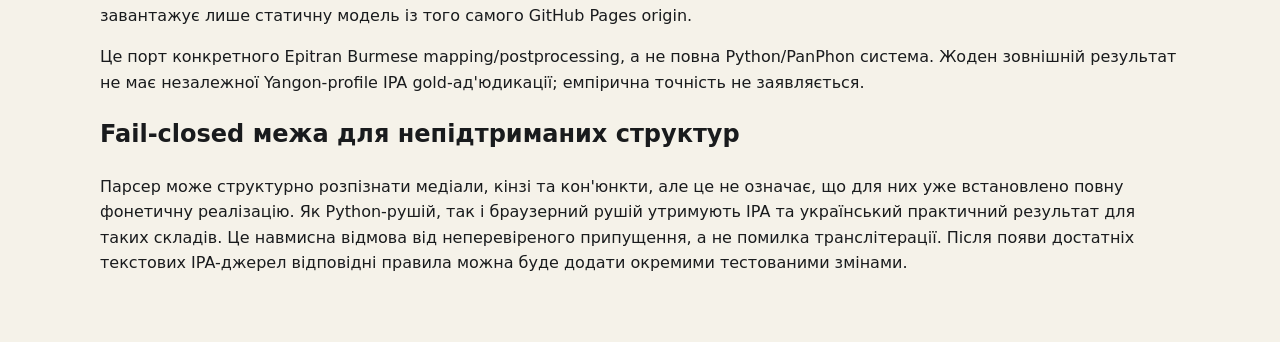
==== commit b8e52a59: "Document live hybrid engine and current Pages deployment" ====
--- a/system.html
+++ b/system.html
@@ -50,7 +50,7 @@
 </tbody></table></div></section>
 <section><p class="kicker">04 · Просодія</p><h2>Тон не перетворюється на український наголос</h2><p>У репозиторії зберігаються конкуруючі аналізи бірманської тональності та фонації. Оскільки тон може включати висоту, фонацію, інтенсивність, тривалість і якість голосного, практичний український результат не повинен автоматично перетворювати його на знак українського наголосу. Тональні діакритики й довгота зберігаються у trace адаптера, але не друкуються як український наголос чи подвоєння голосної.</p></section>
 <section><p class="kicker">05 · Статуси</p><h2>Система показує межі знання</h2><div class="status-grid"><div><b>ESTABLISHED</b><span>підтверджено в межах поточної моделі</span></div><div><b>WELL_SUPPORTED</b><span>має сильну незалежну доказову базу</span></div><div><b>PROPOSED</b><span>авторське робоче рішення; ще не слід подавати як встановлену норму</span></div><div><b>ANALYSIS_DEPENDENT</b><span>залежить від вибору лінгвістичного аналізу</span></div><div><b>CONTEXT_DEPENDENT</b><span>значення визначається контекстом</span></div><div><b>UNCERTAIN</b><span>доказів недостатньо для впевненого рішення</span></div><div><b>NOT_ESTABLISHED</b><span>окреме рішення ще не встановлено</span></div></div></section>
-<section id="validation-status"><p class="kicker">06 · Поточна валідація</p><h2>Що реально перевірено</h2><p>Сайт доступний як дослідницький прототип. Автоматизовані тести перевіряють структуру, контракти даних і поведінку інтерфейсу; вони не доводять точність бірманської вимови чи української передачі.</p><div class="status-grid"><div><b>0 GOLD IPA</b><span>Немає незалежно ад'юдикованих лексичних еталонів; емпірична точність не вимірюється.</span></div><div><b>STRUCTURAL PROBES</b><span>Наявні приклади перевіряють парсер і контракти структури; це не gold corpus вимови.</span></div><div><b>PAGES DEPLOYMENT SUCCESS</b><span>GitHub Pages workflow <a href="https://github.com/ClippyFirst/Burmese-Ukrainian-Phonetic-System-/actions/runs/43747683385">43747683385</a> завершився SUCCESS для merge commit <code>3abfe992eac8d38932ce0f5aff1bd7161589292e</code>. Публічний сайт і базовий сценарій вводу перевірено браузерним smoke test; це не є доказом лінгвістичної точності.</span></div></div><p>Невизначені або непідтримувані випадки не слід вважати підтвердженою вимовою. Відповідники /h/ → г, /ɡ/ (ASCII /g/) → ґ, /x/ → х, африкати ц/дз/ч/дж та апостроф для придиху — проєктна українська політика. За правописом 2026 §122 для іншомовного [g] типовим є г; ґ допускається як імітація в особових назвах, а тут обрано для збереження контрасту. /ɯ/ → и лишається аналізозалежним кандидатом.</p><p>Публікацію підтверджено: PR #147, #148 та #149 об’єднано в main; останній merge commit <code>3abfe992eac8d38932ce0f5aff1bd7161589292e</code>; GitHub Pages workflow <a href="https://github.com/ClippyFirst/Burmese-Ukrainian-Phonetic-System-/actions/runs/43747683385" target="_blank" rel="noreferrer">43747683385</a> завершився SUCCESS. Публічний браузерний smoke test з текстом <code>မြန်မာ</code> підтвердив оновлення результатів у фонетичному й MLCTS-режимах, структурний розбір та явне маркування невизначеності; помилок сторінки не виявлено. Остання зміна методологічної сторінки додатково розмежувала власний правиловий фонетичний шлях, Mya2Rom у режимі MLCTS та зовнішні дослідницькі IPA-кандидати. Незалежний IPA gold corpus залишається порожнім (0 ад’юдикованих записів), тому точність не виміряна. PR #129 залишається окремою незлитою гілкою та не змінювався.</p><p>Найближчі дослідницькі задачі: повна комбінаційна модель голосних, checked syllables/coda, тон–регістр–фонація, незалежно перевірені лексичні IPA-форми та Python/browser parity на анотованому корпусі.</p><p><a href="https://github.com/ClippyFirst/Burmese-Ukrainian-Phonetic-System-/blob/main/docs/audits/current/EXECUTION-STATUS-MATRIX-2026-10-21.md" target="_blank" rel="noreferrer">Відкрити матрицю покриття та залишкових завдань ↗</a></p></section>
+<section id="validation-status"><p class="kicker">06 · Поточна валідація</p><h2>Що реально перевірено</h2><p>Сайт доступний як дослідницький прототип. Автоматизовані тести перевіряють структуру, контракти даних і поведінку інтерфейсу; вони не доводять точність бірманської вимови чи української передачі.</p><div class="status-grid"><div><b>0 GOLD IPA</b><span>Немає незалежно ад'юдикованих лексичних еталонів; емпірична точність не вимірюється.</span></div><div><b>STRUCTURAL PROBES</b><span>Наявні приклади перевіряють парсер і контракти структури; це не gold corpus вимови.</span></div><div><b>PAGES DEPLOYMENT SUCCESS</b><span>GitHub Pages workflow <a href="https://github.com/ClippyFirst/Burmese-Ukrainian-Phonetic-System-/actions/runs/43757659164">43757659164</a> завершився SUCCESS для main commit <code>75afaa8b216a7718bdf71ea9d865cb135cac20ec</code>. Деплойний smoke test завантажив сторінки, JS/CSS, Mya2Rom assets і статичну Google WFST JSON-модель та перевірив, що вона доступна й містить ненульову кількість дуг; це не є доказом лінгвістичної точності.</span></div></div><p>Невизначені або непідтримувані випадки не слід вважати підтвердженою вимовою. Відповідники /h/ → г, /ɡ/ (ASCII /g/) → ґ, /x/ → х, африкати ц/дз/ч/дж та апостроф для придиху — проєктна українська політика. За правописом 2026 §122 для іншомовного [g] типовим є г; ґ допускається як імітація в особових назвах, а тут обрано для збереження контрасту. /ɯ/ → и лишається аналізозалежним кандидатом.</p><p>Публікацію гібридної оболонки підтверджено: PR #151 об’єднано в main; актуальний Pages deployment побудовано з <code>75afaa8b216a7718bdf71ea9d865cb135cac20ec</code>; workflow <a href="https://github.com/ClippyFirst/Burmese-Ukrainian-Phonetic-System-/actions/runs/43757659164" target="_blank" rel="noreferrer">43757659164</a> завершився SUCCESS. Під час збірки Google Burmese WFST скомпільовано в статичну модель (195 станів, 2 966 дуг, 20 фінальних станів), а браузерний інтерпретатор перевірено на 4 рядках проти upstream thrax_g2p CLI. Деплойний smoke test підтвердив доступність сторінок, скриптів, стилів, Mya2Rom та JSON-моделі. Це реалізаційний паритет і перевірка доставки артефактів, не доказ фонетичної точності. Остання зміна методологічної сторінки додатково розмежувала власний правиловий фонетичний шлях, Mya2Rom у режимі MLCTS та зовнішні дослідницькі IPA-кандидати. Незалежний IPA gold corpus залишається порожнім (0 ад’юдикованих записів), тому точність не виміряна. PR #129 залишається окремою незлитою гілкою та не змінювався.</p><p>Найближчі дослідницькі задачі: повна комбінаційна модель голосних, checked syllables/coda, тон–регістр–фонація, незалежно перевірені лексичні IPA-форми та Python/browser parity на анотованому корпусі.</p><p><a href="https://github.com/ClippyFirst/Burmese-Ukrainian-Phonetic-System-/blob/main/docs/audits/current/EXECUTION-STATUS-MATRIX-2026-10-21.md" target="_blank" rel="noreferrer">Відкрити матрицю покриття та залишкових завдань ↗</a></p></section>
 <section><p class="kicker">07 · Джерела</p><h2>Доказова база</h2><ul><li>Unicode Standard, Chapter 16 — Myanmar.</li><li>Unicode Technical Note #11 — Representing Myanmar in Unicode.</li><li>Green (2002) — Word, Foot, and Syllable Structure in Burmese.</li><li>Mooney & Repetti-Ludlow (2021) — Burmese tone and syllable structure.</li><li>Duan & Zhu (2025) — double registers and eight tones in Burmese.</li><li>Tun et al. (2011) — rule-based Myanmar tone synthesis.</li><li>Epstein (1959) — Russian transcription of Burmese geographical names.</li><li>Boyko & Samarkin (1978) — Russian transmission of geographical names of Burma.</li><li>Український правопис 2026, §§122, 124, 126 — чинна нормативна база української цільової графіки.</li>
 <li><a href="https://mon.gov.ua/static-objects/mon/sites/1/zagalna%20serednya/Pravopys.2019/ukrayinskii-pravopis-oficiine-vidannia-2026.pdf" target="_blank" rel="noreferrer">Офіційний текст Українського правопису 2026 ↗</a></li></ul><p>Повний реєстр джерел, claims та машинозчитуваних відповідностей залишається в GitHub-репозиторії.</p></section>
 </article>
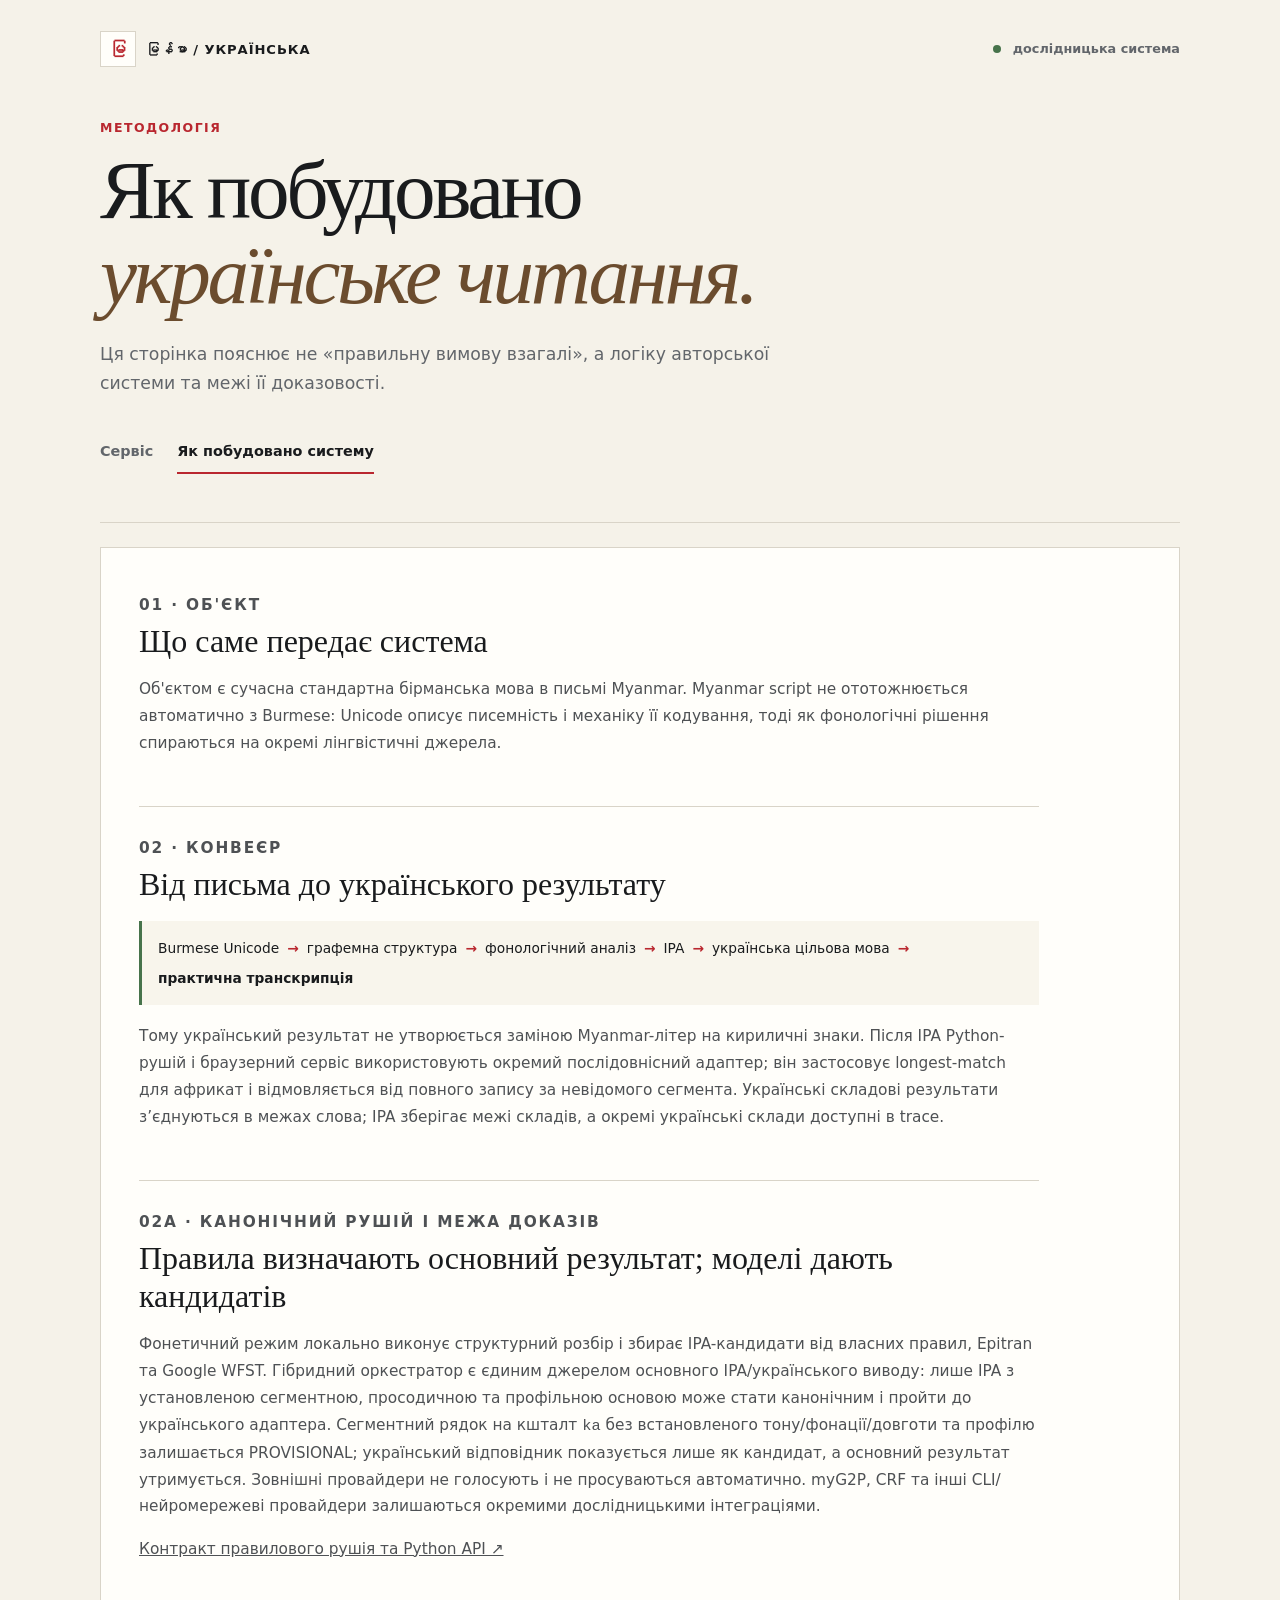
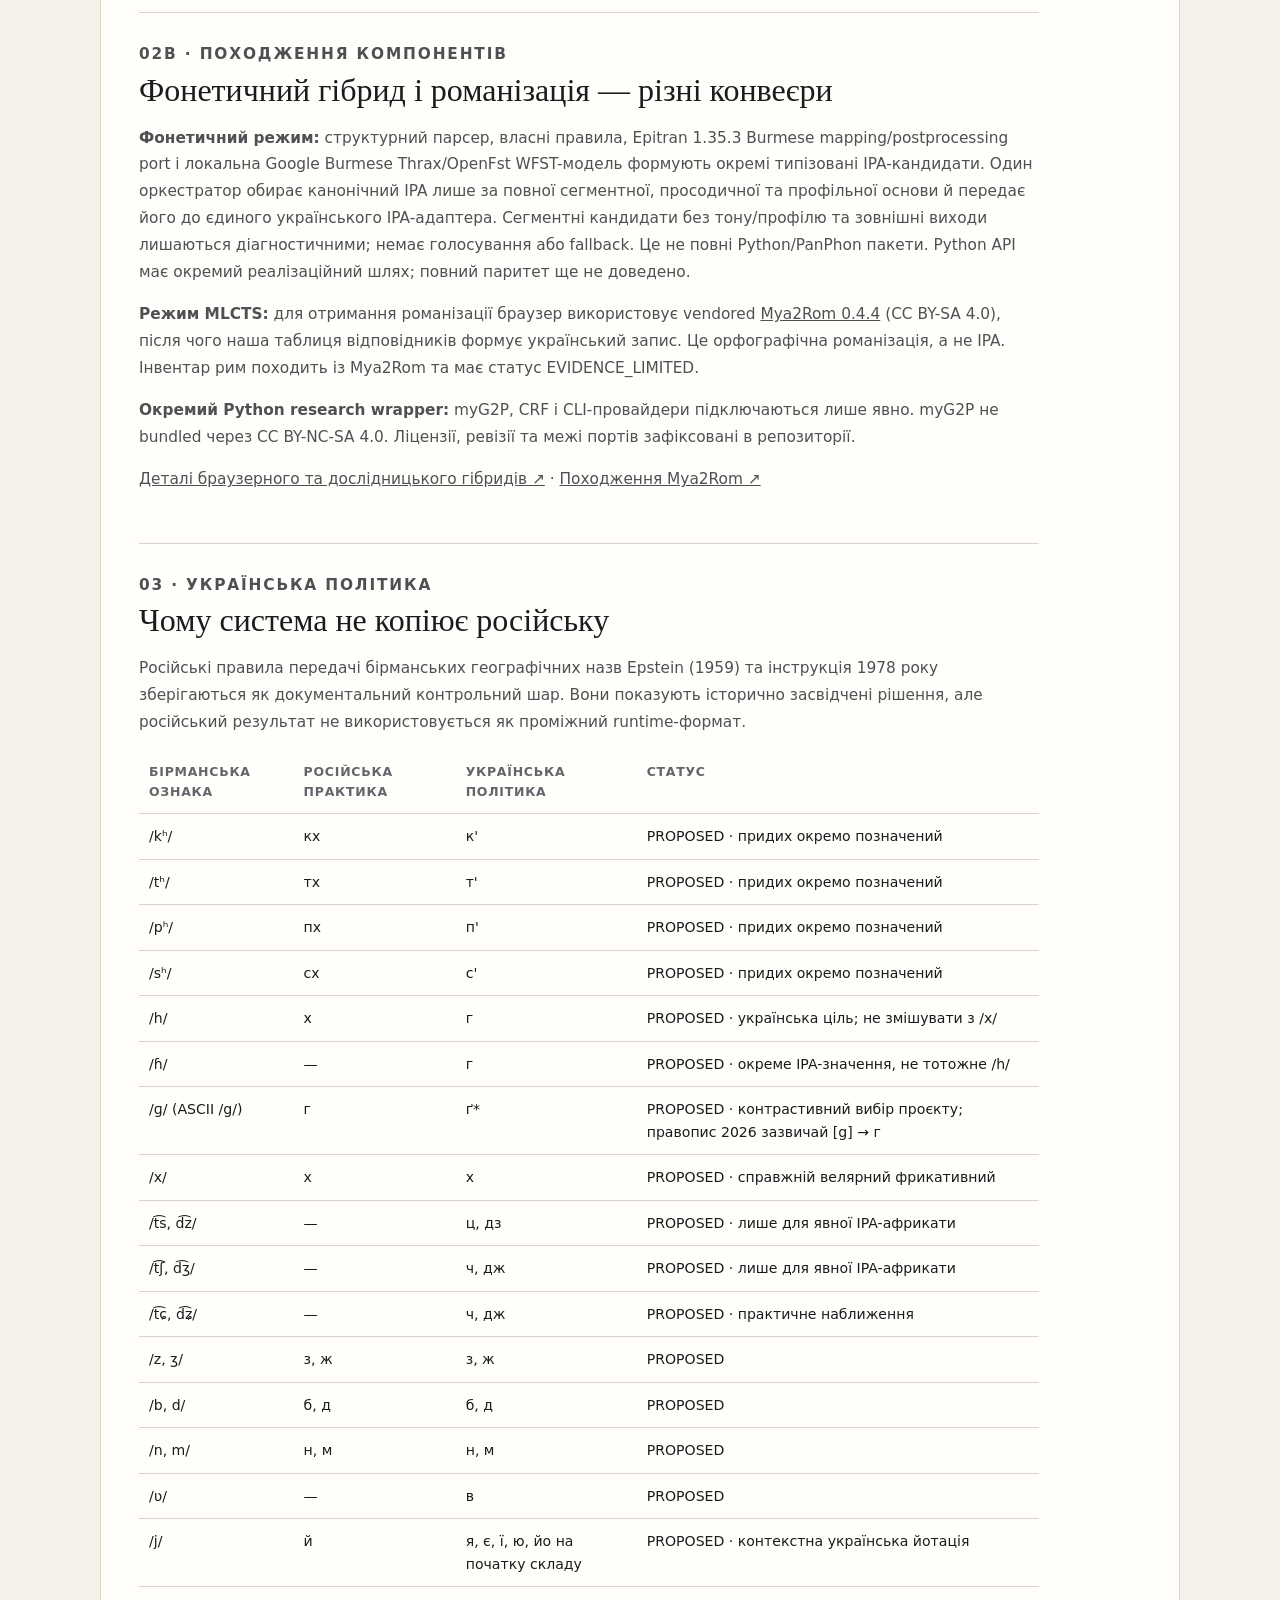
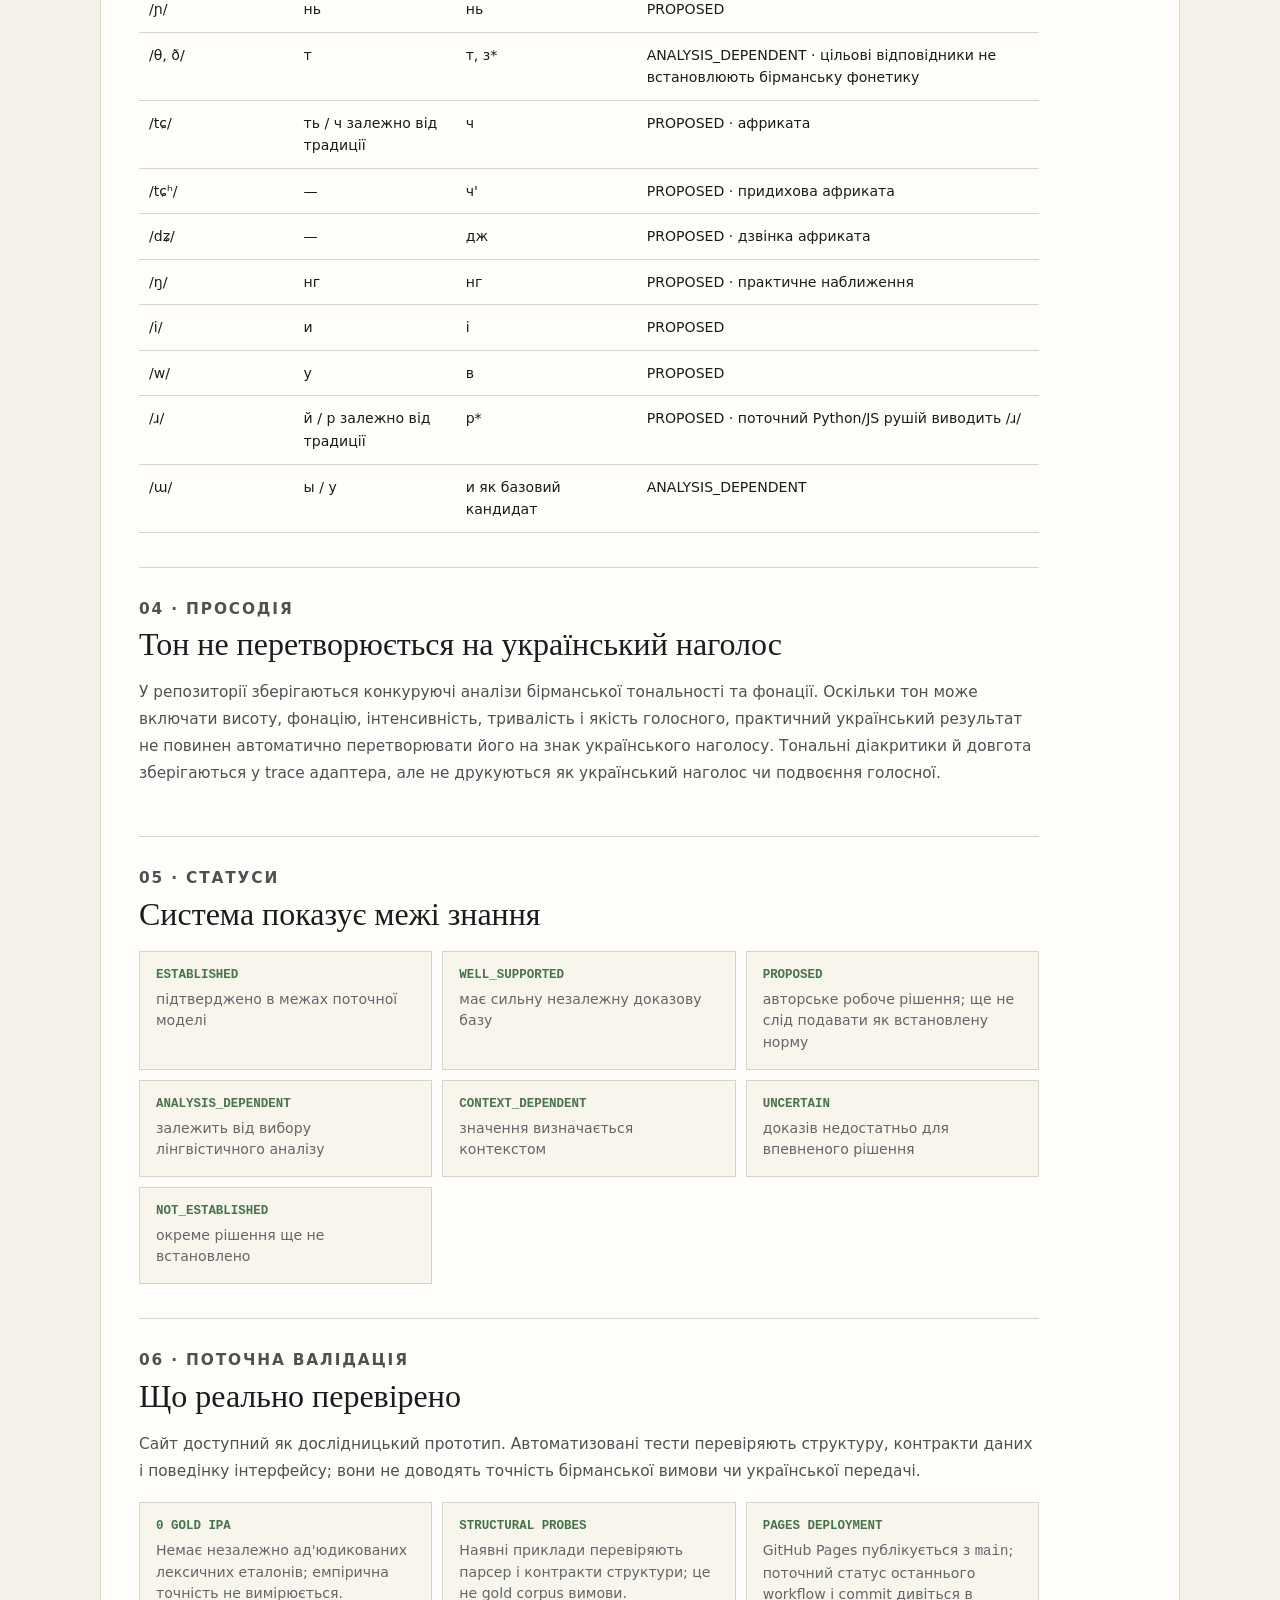
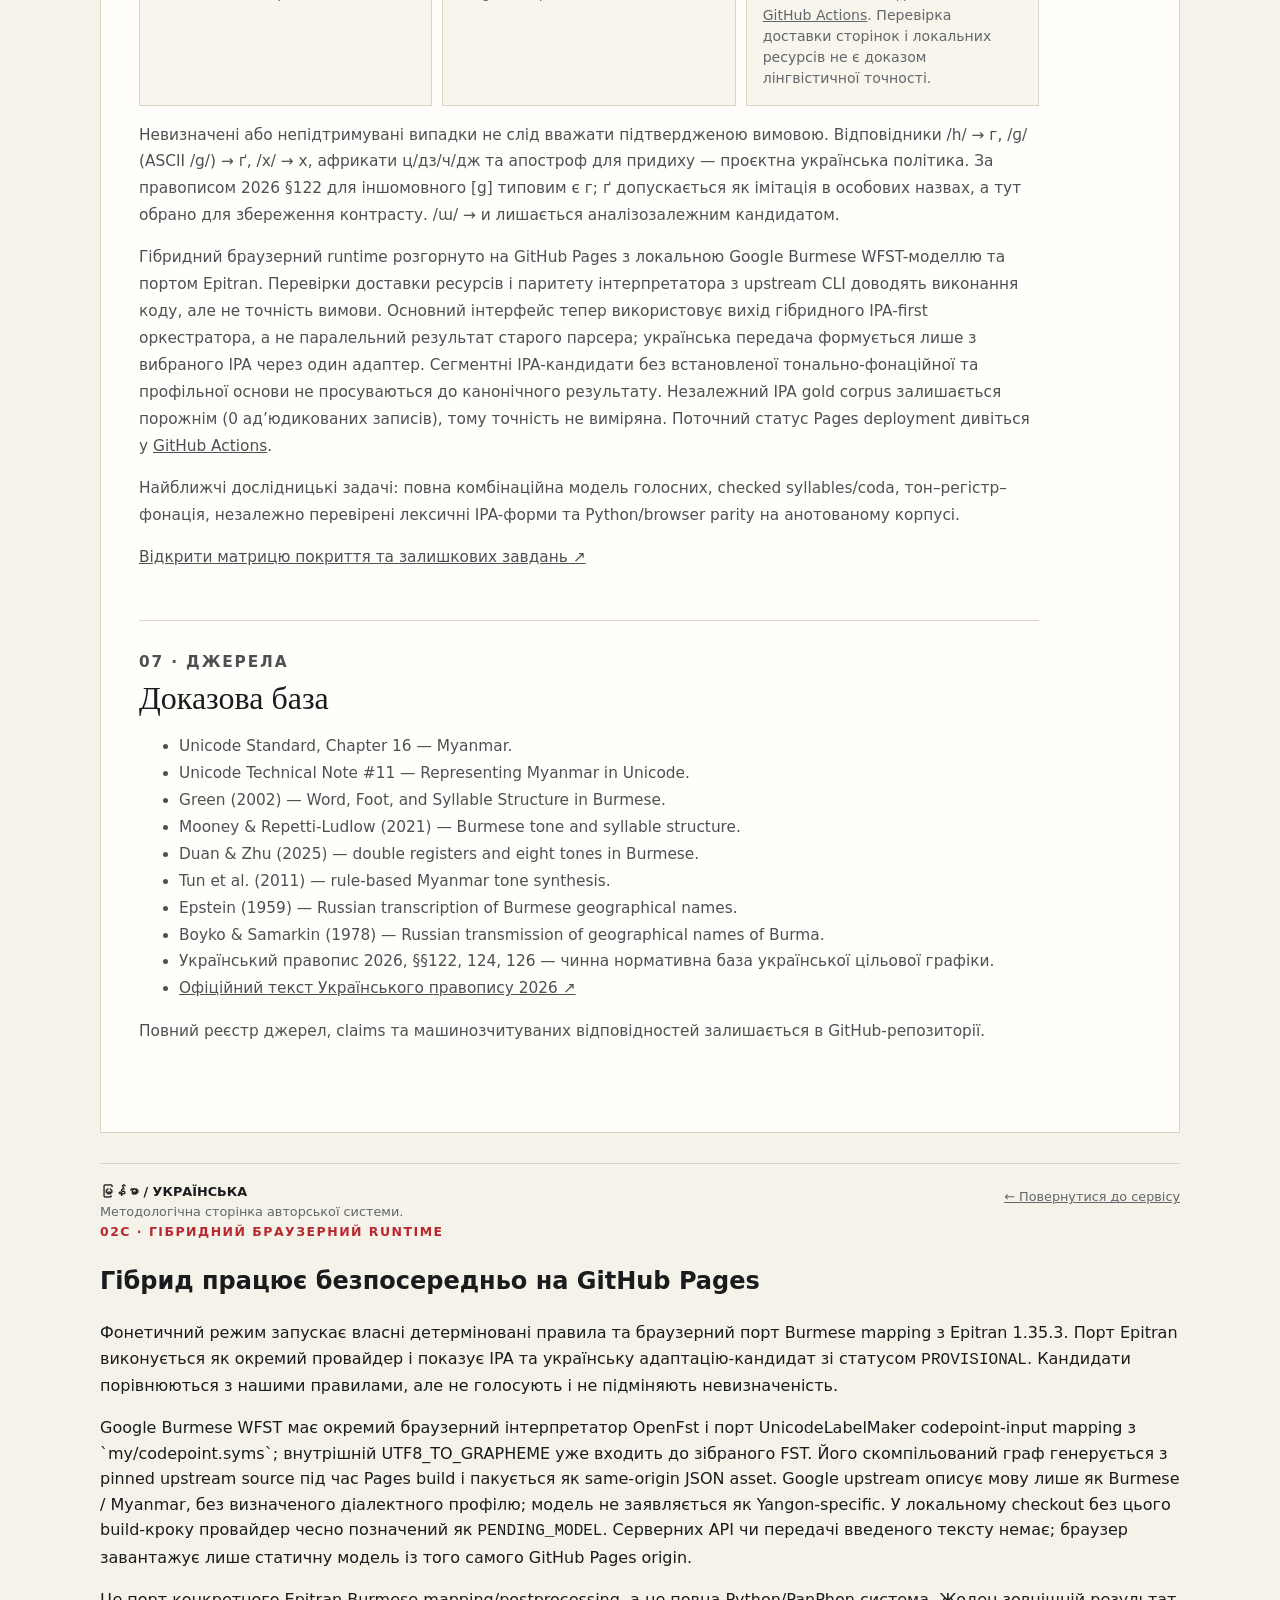
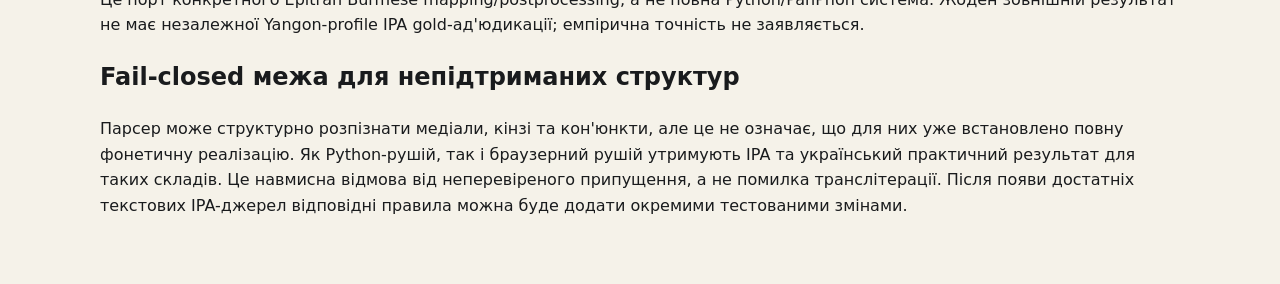
==== commit ae3afd17: "Document IPA-first profile and prosody gate on methodology page" ====
--- a/system.html
+++ b/system.html
@@ -19,7 +19,7 @@
 <article class="document">
 <section><p class="kicker">01 · Об'єкт</p><h2>Що саме передає система</h2><p>Об'єктом є сучасна стандартна бірманська мова в письмі Myanmar. Myanmar script не ототожнюється автоматично з Burmese: Unicode описує писемність і механіку її кодування, тоді як фонологічні рішення спираються на окремі лінгвістичні джерела.</p></section>
 <section><p class="kicker">02 · Конвеєр</p><h2>Від письма до українського результату</h2><div class="pipeline"><span>Burmese Unicode</span><b>→</b><span>графемна структура</span><b>→</b><span>фонологічний аналіз</span><b>→</b><span>IPA</span><b>→</b><span>українська цільова мова</span><b>→</b><strong>практична транскрипція</strong></div><p>Тому український результат не утворюється заміною Myanmar-літер на кириличні знаки. Після IPA Python-рушій і браузерний сервіс використовують окремий послідовнісний адаптер; він застосовує longest-match для африкат і відмовляється від повного запису за невідомого сегмента. Українські складові результати з’єднуються в межах слова; IPA зберігає межі складів, а окремі українські склади доступні в trace.</p></section>
-<section><p class="kicker">02A · Канонічний рушій і межа доказів</p><h2>Правила визначають основний результат; моделі дають кандидатів</h2><p>Фонетичний режим локально виконує фіксовані правила розбору Myanmar-послідовностей, складової структури та IPA. Браузерна гібридна оболонка паралельно запускає Epitran Burmese port і локальну Google WFST-модель, коли вона доступна; ці результати показуються як діагностичні IPA-кандидати, а не голосують і не підміняють канонічний результат. myG2P, CRF та інші CLI/нейромережеві провайдери залишаються окремими дослідницькими інтеграціями. Невстановлені склади залишаються невстановленими. Статус PROPOSED позначає потребу в незалежній перевірці.</p><p><a href="https://github.com/ClippyFirst/Burmese-Ukrainian-Phonetic-System-/blob/main/docs/DETERMINISTIC-RULE-ENGINE.md">Контракт правилового рушія та Python API ↗</a></p></section><section><p class="kicker">02B · Походження компонентів</p><h2>Фонетичний гібрид і романізація — різні конвеєри</h2><p><strong>Фонетичний режим:</strong> наш браузерний парсер і детерміновані правила формують канонічне IPA та українську передачу. Паралельно Epitran 1.35.3 Burmese mapping/postprocessing port і локальна Google Burmese Thrax/OpenFst WFST-модель повертають окремі IPA-кандидати. Це не повні Python/PanPhon пакети й не голосувальний ансамбль; зовнішні кандидати не просуваються без незалежного профільно узгодженого IPA gold. Python API має окремий реалізаційний шлях; повний паритет ще не доведено.</p><p><strong>Режим MLCTS:</strong> для отримання романізації браузер використовує vendored <a href="https://github.com/myanmaropenwordnet/mya2rom">Mya2Rom 0.4.4</a> (CC BY-SA 4.0), після чого наша таблиця відповідників формує український запис. Це орфографічна романізація, а не IPA. Інвентар рим походить із Mya2Rom та має статус EVIDENCE_LIMITED.</p><p><strong>Окремий Python research wrapper:</strong> myG2P, CRF і CLI-провайдери підключаються лише явно. myG2P не bundled через CC BY-NC-SA 4.0. Ліцензії, ревізії та межі портів зафіксовані в репозиторії.</p><p><a href="https://github.com/ClippyFirst/Burmese-Ukrainian-Phonetic-System-/blob/main/docs/hybrid-engines.md">Деталі браузерного та дослідницького гібридів ↗</a> · <a href="https://github.com/ClippyFirst/Burmese-Ukrainian-Phonetic-System-/blob/main/vendor/mya2rom/NOTICE.md">Походження Mya2Rom ↗</a></p></section>
+<section><p class="kicker">02A · Канонічний рушій і межа доказів</p><h2>Правила визначають основний результат; моделі дають кандидатів</h2><p>Фонетичний режим локально виконує структурний розбір і збирає IPA-кандидати від власних правил, Epitran та Google WFST. Гібридний оркестратор є єдиним джерелом основного IPA/українського виводу: лише IPA з установленою сегментною, просодичною та профільною основою може стати канонічним і пройти до українського адаптера. Сегментний рядок на кшталт <code>ka</code> без встановленого тону/фонації/довготи та профілю залишається PROVISIONAL; український відповідник показується лише як кандидат, а основний результат утримується. Зовнішні провайдери не голосують і не просуваються автоматично. myG2P, CRF та інші CLI/нейромережеві провайдери залишаються окремими дослідницькими інтеграціями.</p><p><a href="https://github.com/ClippyFirst/Burmese-Ukrainian-Phonetic-System-/blob/main/docs/DETERMINISTIC-RULE-ENGINE.md">Контракт правилового рушія та Python API ↗</a></p></section><section><p class="kicker">02B · Походження компонентів</p><h2>Фонетичний гібрид і романізація — різні конвеєри</h2><p><strong>Фонетичний режим:</strong> структурний парсер, власні правила, Epitran 1.35.3 Burmese mapping/postprocessing port і локальна Google Burmese Thrax/OpenFst WFST-модель формують окремі типізовані IPA-кандидати. Один оркестратор обирає канонічний IPA лише за повної сегментної, просодичної та профільної основи й передає його до єдиного українського IPA-адаптера. Сегментні кандидати без тону/профілю та зовнішні виходи лишаються діагностичними; немає голосування або fallback. Це не повні Python/PanPhon пакети. Python API має окремий реалізаційний шлях; повний паритет ще не доведено.</p><p><strong>Режим MLCTS:</strong> для отримання романізації браузер використовує vendored <a href="https://github.com/myanmaropenwordnet/mya2rom">Mya2Rom 0.4.4</a> (CC BY-SA 4.0), після чого наша таблиця відповідників формує український запис. Це орфографічна романізація, а не IPA. Інвентар рим походить із Mya2Rom та має статус EVIDENCE_LIMITED.</p><p><strong>Окремий Python research wrapper:</strong> myG2P, CRF і CLI-провайдери підключаються лише явно. myG2P не bundled через CC BY-NC-SA 4.0. Ліцензії, ревізії та межі портів зафіксовані в репозиторії.</p><p><a href="https://github.com/ClippyFirst/Burmese-Ukrainian-Phonetic-System-/blob/main/docs/hybrid-engines.md">Деталі браузерного та дослідницького гібридів ↗</a> · <a href="https://github.com/ClippyFirst/Burmese-Ukrainian-Phonetic-System-/blob/main/vendor/mya2rom/NOTICE.md">Походження Mya2Rom ↗</a></p></section>
 <section><p class="kicker">03 · Українська політика</p><h2>Чому система не копіює російську</h2><p>Російські правила передачі бірманських географічних назв Epstein (1959) та інструкція 1978 року зберігаються як документальний контрольний шар. Вони показують історично засвідчені рішення, але російський результат не використовується як проміжний runtime-формат.</p><div class="table-wrap"><table><thead><tr><th>Бірманська ознака</th><th>Російська практика</th><th>Українська політика</th><th>Статус</th></tr></thead><tbody>
 <tr><td>/kʰ/</td><td>кх</td><td>к'</td><td>PROPOSED · придих окремо позначений</td></tr>
 <tr><td>/tʰ/</td><td>тх</td><td>т'</td><td>PROPOSED · придих окремо позначений</td></tr>
@@ -50,7 +50,7 @@
 </tbody></table></div></section>
 <section><p class="kicker">04 · Просодія</p><h2>Тон не перетворюється на український наголос</h2><p>У репозиторії зберігаються конкуруючі аналізи бірманської тональності та фонації. Оскільки тон може включати висоту, фонацію, інтенсивність, тривалість і якість голосного, практичний український результат не повинен автоматично перетворювати його на знак українського наголосу. Тональні діакритики й довгота зберігаються у trace адаптера, але не друкуються як український наголос чи подвоєння голосної.</p></section>
 <section><p class="kicker">05 · Статуси</p><h2>Система показує межі знання</h2><div class="status-grid"><div><b>ESTABLISHED</b><span>підтверджено в межах поточної моделі</span></div><div><b>WELL_SUPPORTED</b><span>має сильну незалежну доказову базу</span></div><div><b>PROPOSED</b><span>авторське робоче рішення; ще не слід подавати як встановлену норму</span></div><div><b>ANALYSIS_DEPENDENT</b><span>залежить від вибору лінгвістичного аналізу</span></div><div><b>CONTEXT_DEPENDENT</b><span>значення визначається контекстом</span></div><div><b>UNCERTAIN</b><span>доказів недостатньо для впевненого рішення</span></div><div><b>NOT_ESTABLISHED</b><span>окреме рішення ще не встановлено</span></div></div></section>
-<section id="validation-status"><p class="kicker">06 · Поточна валідація</p><h2>Що реально перевірено</h2><p>Сайт доступний як дослідницький прототип. Автоматизовані тести перевіряють структуру, контракти даних і поведінку інтерфейсу; вони не доводять точність бірманської вимови чи української передачі.</p><div class="status-grid"><div><b>0 GOLD IPA</b><span>Немає незалежно ад'юдикованих лексичних еталонів; емпірична точність не вимірюється.</span></div><div><b>STRUCTURAL PROBES</b><span>Наявні приклади перевіряють парсер і контракти структури; це не gold corpus вимови.</span></div><div><b>PAGES DEPLOYMENT SUCCESS</b><span>GitHub Pages workflow <a href="https://github.com/ClippyFirst/Burmese-Ukrainian-Phonetic-System-/actions/runs/43757659164">43757659164</a> завершився SUCCESS для main commit <code>75afaa8b216a7718bdf71ea9d865cb135cac20ec</code>. Деплойний smoke test завантажив сторінки, JS/CSS, Mya2Rom assets і статичну Google WFST JSON-модель та перевірив, що вона доступна й містить ненульову кількість дуг; це не є доказом лінгвістичної точності.</span></div></div><p>Невизначені або непідтримувані випадки не слід вважати підтвердженою вимовою. Відповідники /h/ → г, /ɡ/ (ASCII /g/) → ґ, /x/ → х, африкати ц/дз/ч/дж та апостроф для придиху — проєктна українська політика. За правописом 2026 §122 для іншомовного [g] типовим є г; ґ допускається як імітація в особових назвах, а тут обрано для збереження контрасту. /ɯ/ → и лишається аналізозалежним кандидатом.</p><p>Публікацію гібридної оболонки підтверджено: PR #151 об’єднано в main; актуальний Pages deployment побудовано з <code>75afaa8b216a7718bdf71ea9d865cb135cac20ec</code>; workflow <a href="https://github.com/ClippyFirst/Burmese-Ukrainian-Phonetic-System-/actions/runs/43757659164" target="_blank" rel="noreferrer">43757659164</a> завершився SUCCESS. Під час збірки Google Burmese WFST скомпільовано в статичну модель (195 станів, 2 966 дуг, 20 фінальних станів), а браузерний інтерпретатор перевірено на 4 рядках проти upstream thrax_g2p CLI. Деплойний smoke test підтвердив доступність сторінок, скриптів, стилів, Mya2Rom та JSON-моделі. Це реалізаційний паритет і перевірка доставки артефактів, не доказ фонетичної точності. Остання зміна методологічної сторінки додатково розмежувала власний правиловий фонетичний шлях, Mya2Rom у режимі MLCTS та зовнішні дослідницькі IPA-кандидати. Незалежний IPA gold corpus залишається порожнім (0 ад’юдикованих записів), тому точність не виміряна. PR #129 залишається окремою незлитою гілкою та не змінювався.</p><p>Найближчі дослідницькі задачі: повна комбінаційна модель голосних, checked syllables/coda, тон–регістр–фонація, незалежно перевірені лексичні IPA-форми та Python/browser parity на анотованому корпусі.</p><p><a href="https://github.com/ClippyFirst/Burmese-Ukrainian-Phonetic-System-/blob/main/docs/audits/current/EXECUTION-STATUS-MATRIX-2026-10-21.md" target="_blank" rel="noreferrer">Відкрити матрицю покриття та залишкових завдань ↗</a></p></section>
+<section id="validation-status"><p class="kicker">06 · Поточна валідація</p><h2>Що реально перевірено</h2><p>Сайт доступний як дослідницький прототип. Автоматизовані тести перевіряють структуру, контракти даних і поведінку інтерфейсу; вони не доводять точність бірманської вимови чи української передачі.</p><div class="status-grid"><div><b>0 GOLD IPA</b><span>Немає незалежно ад'юдикованих лексичних еталонів; емпірична точність не вимірюється.</span></div><div><b>STRUCTURAL PROBES</b><span>Наявні приклади перевіряють парсер і контракти структури; це не gold corpus вимови.</span></div><div><b>PAGES DEPLOYMENT</b><span>GitHub Pages публікується з <code>main</code>; поточний статус останнього workflow і commit дивіться в <a href="https://github.com/ClippyFirst/Burmese-Ukrainian-Phonetic-System-/actions">GitHub Actions</a>. Перевірка доставки сторінок і локальних ресурсів не є доказом лінгвістичної точності.</span></div></div><p>Невизначені або непідтримувані випадки не слід вважати підтвердженою вимовою. Відповідники /h/ → г, /ɡ/ (ASCII /g/) → ґ, /x/ → х, африкати ц/дз/ч/дж та апостроф для придиху — проєктна українська політика. За правописом 2026 §122 для іншомовного [g] типовим є г; ґ допускається як імітація в особових назвах, а тут обрано для збереження контрасту. /ɯ/ → и лишається аналізозалежним кандидатом.</p><p>Гібридний браузерний runtime розгорнуто на GitHub Pages з локальною Google Burmese WFST-моделлю та портом Epitran. Перевірки доставки ресурсів і паритету інтерпретатора з upstream CLI доводять виконання коду, але не точність вимови. Основний інтерфейс тепер використовує вихід гібридного IPA-first оркестратора, а не паралельний результат старого парсера; українська передача формується лише з вибраного IPA через один адаптер. Сегментні IPA-кандидати без встановленої тонально-фонаційної та профільної основи не просуваються до канонічного результату. Незалежний IPA gold corpus залишається порожнім (0 ад’юдикованих записів), тому точність не виміряна. Поточний статус Pages deployment дивіться у <a href="https://github.com/ClippyFirst/Burmese-Ukrainian-Phonetic-System-/actions">GitHub Actions</a>.</p><p>Найближчі дослідницькі задачі: повна комбінаційна модель голосних, checked syllables/coda, тон–регістр–фонація, незалежно перевірені лексичні IPA-форми та Python/browser parity на анотованому корпусі.</p><p><a href="https://github.com/ClippyFirst/Burmese-Ukrainian-Phonetic-System-/blob/main/docs/audits/current/EXECUTION-STATUS-MATRIX-2026-10-21.md" target="_blank" rel="noreferrer">Відкрити матрицю покриття та залишкових завдань ↗</a></p></section>
 <section><p class="kicker">07 · Джерела</p><h2>Доказова база</h2><ul><li>Unicode Standard, Chapter 16 — Myanmar.</li><li>Unicode Technical Note #11 — Representing Myanmar in Unicode.</li><li>Green (2002) — Word, Foot, and Syllable Structure in Burmese.</li><li>Mooney & Repetti-Ludlow (2021) — Burmese tone and syllable structure.</li><li>Duan & Zhu (2025) — double registers and eight tones in Burmese.</li><li>Tun et al. (2011) — rule-based Myanmar tone synthesis.</li><li>Epstein (1959) — Russian transcription of Burmese geographical names.</li><li>Boyko & Samarkin (1978) — Russian transmission of geographical names of Burma.</li><li>Український правопис 2026, §§122, 124, 126 — чинна нормативна база української цільової графіки.</li>
 <li><a href="https://mon.gov.ua/static-objects/mon/sites/1/zagalna%20serednya/Pravopys.2019/ukrayinskii-pravopis-oficiine-vidannia-2026.pdf" target="_blank" rel="noreferrer">Офіційний текст Українського правопису 2026 ↗</a></li></ul><p>Повний реєстр джерел, claims та машинозчитуваних відповідностей залишається в GitHub-репозиторії.</p></section>
 </article>
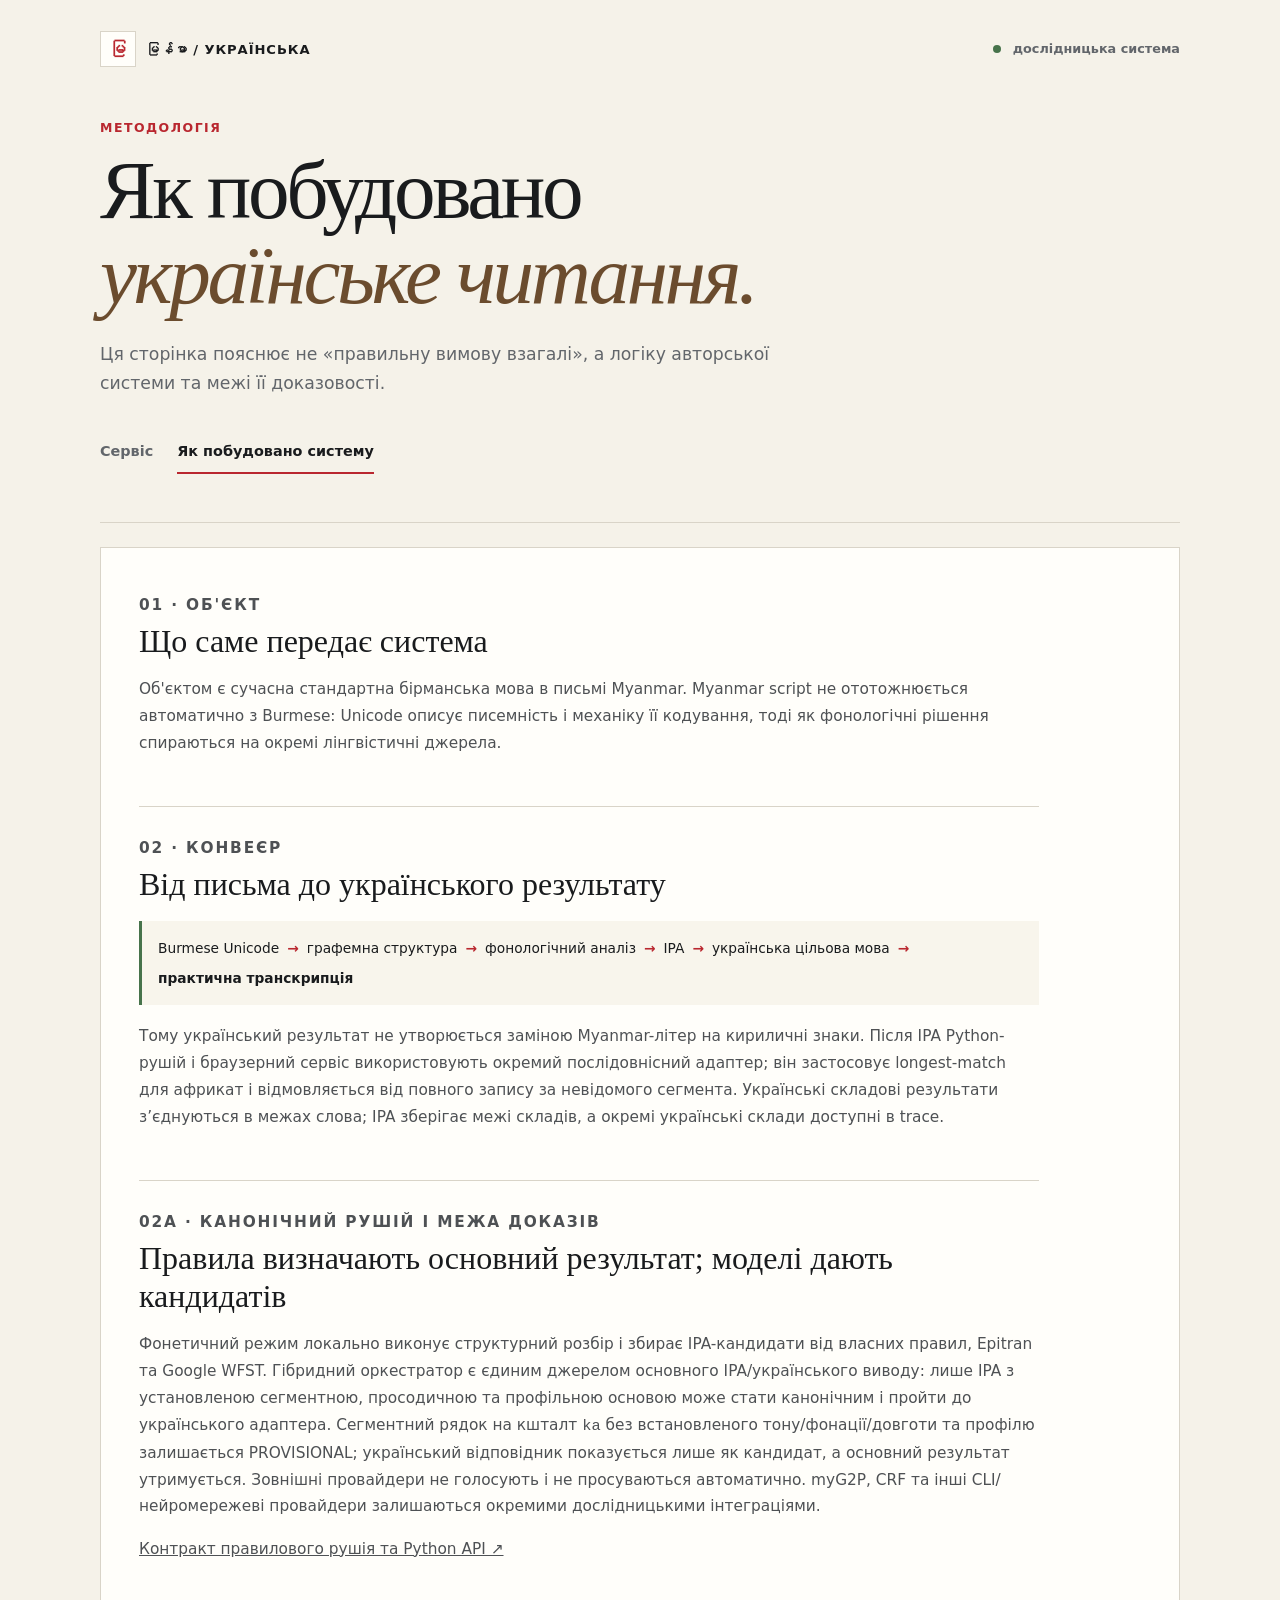
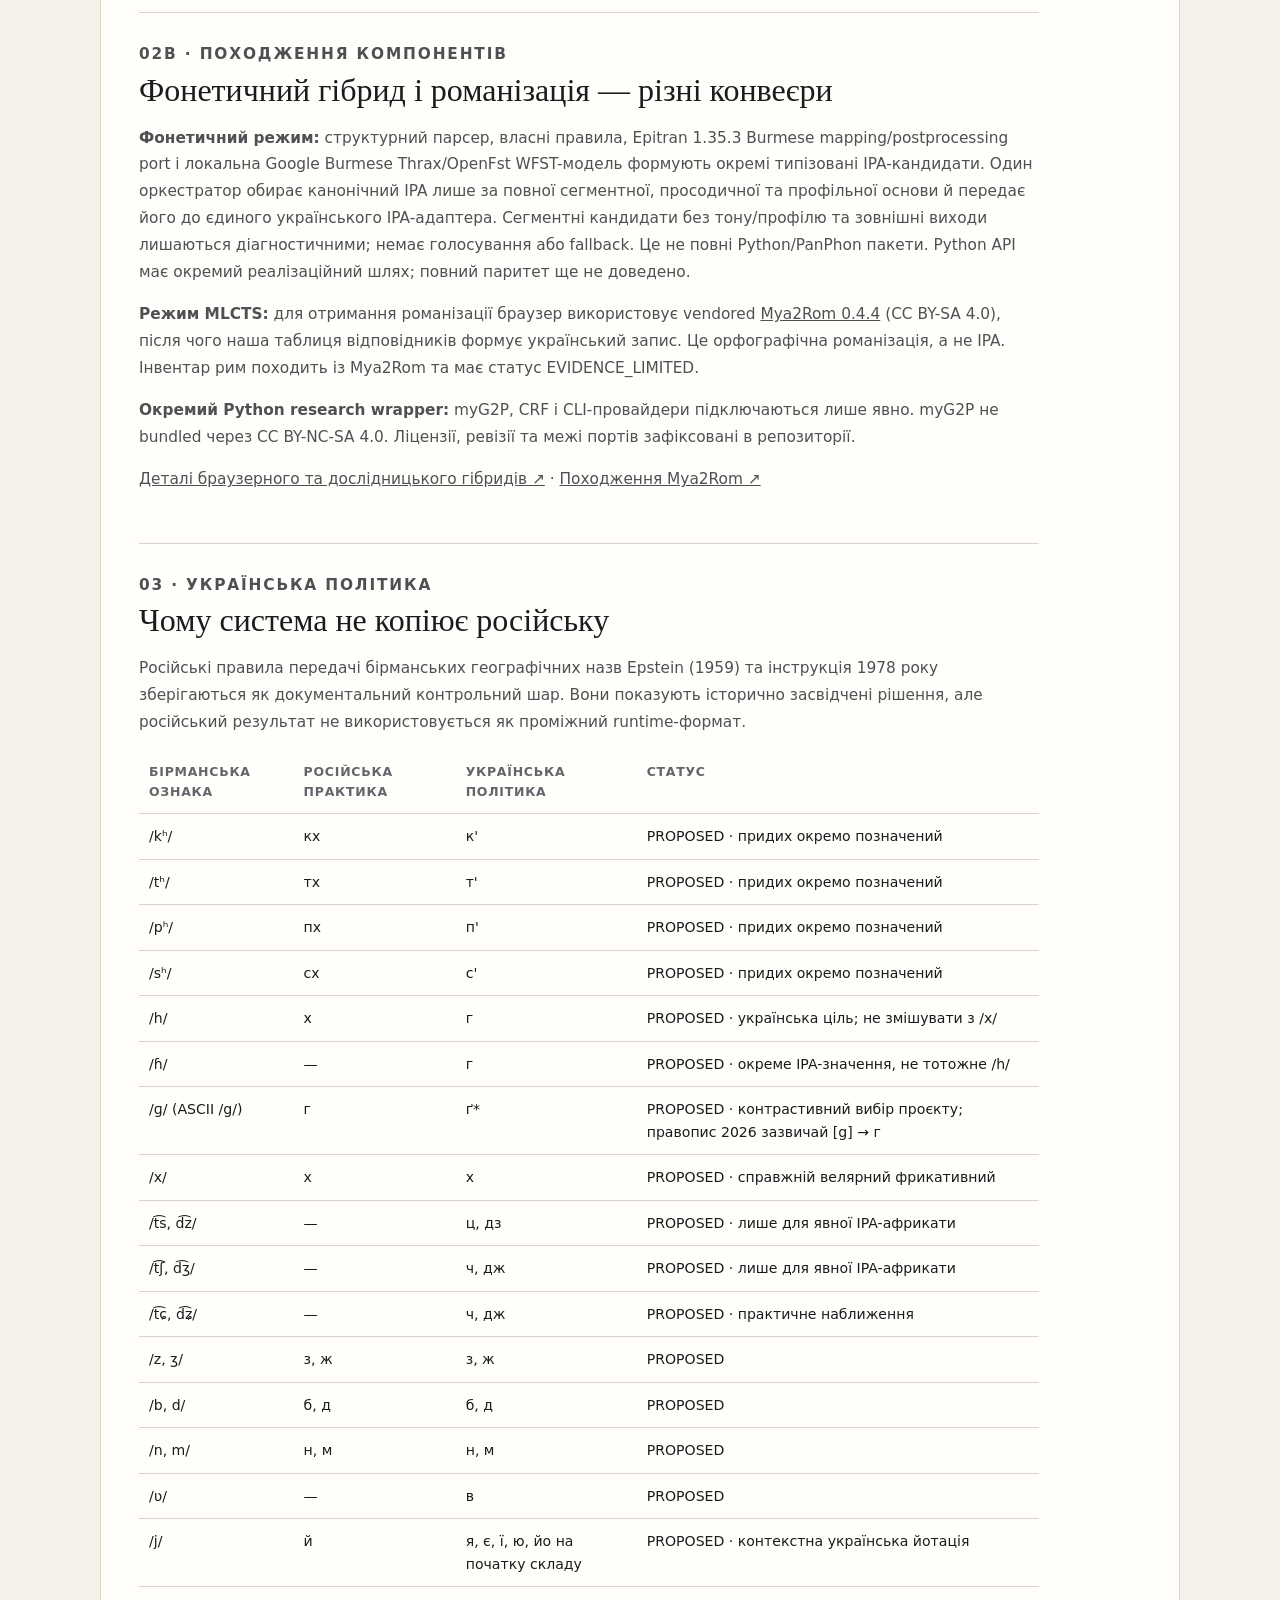
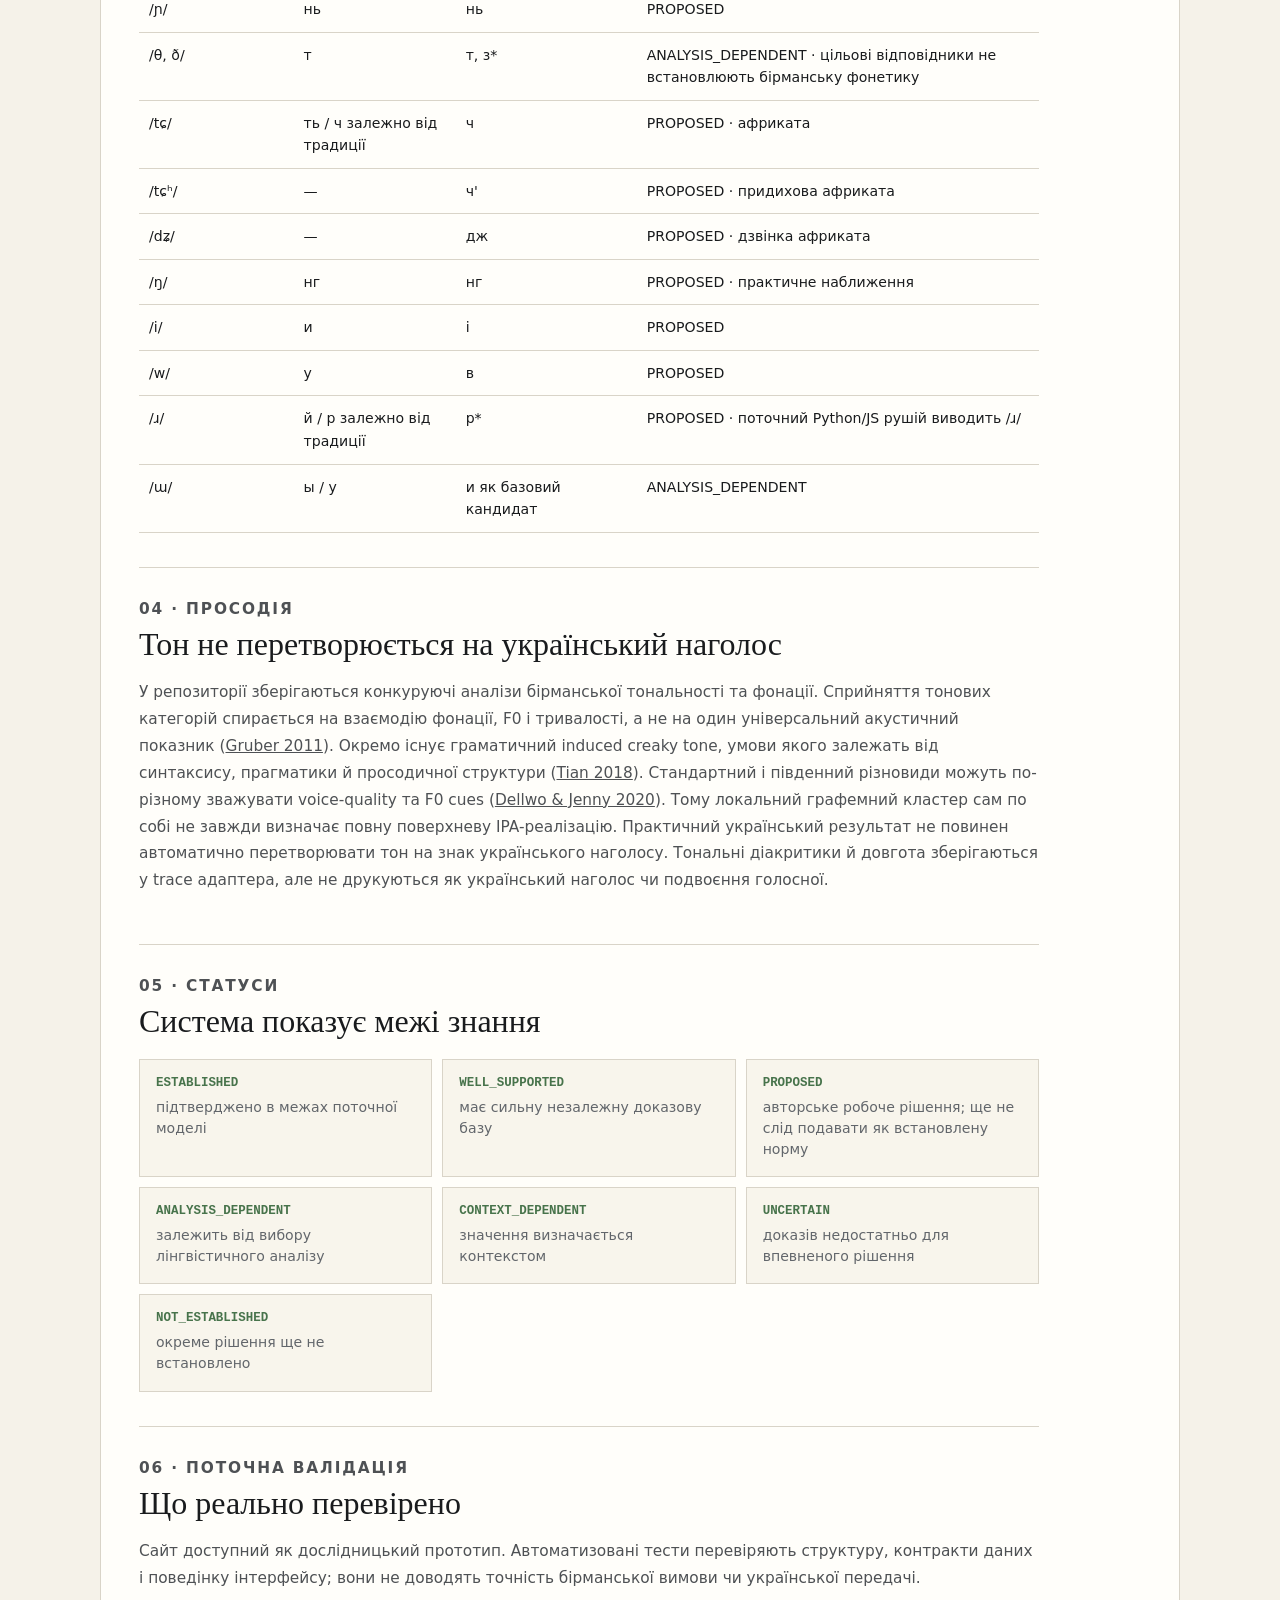
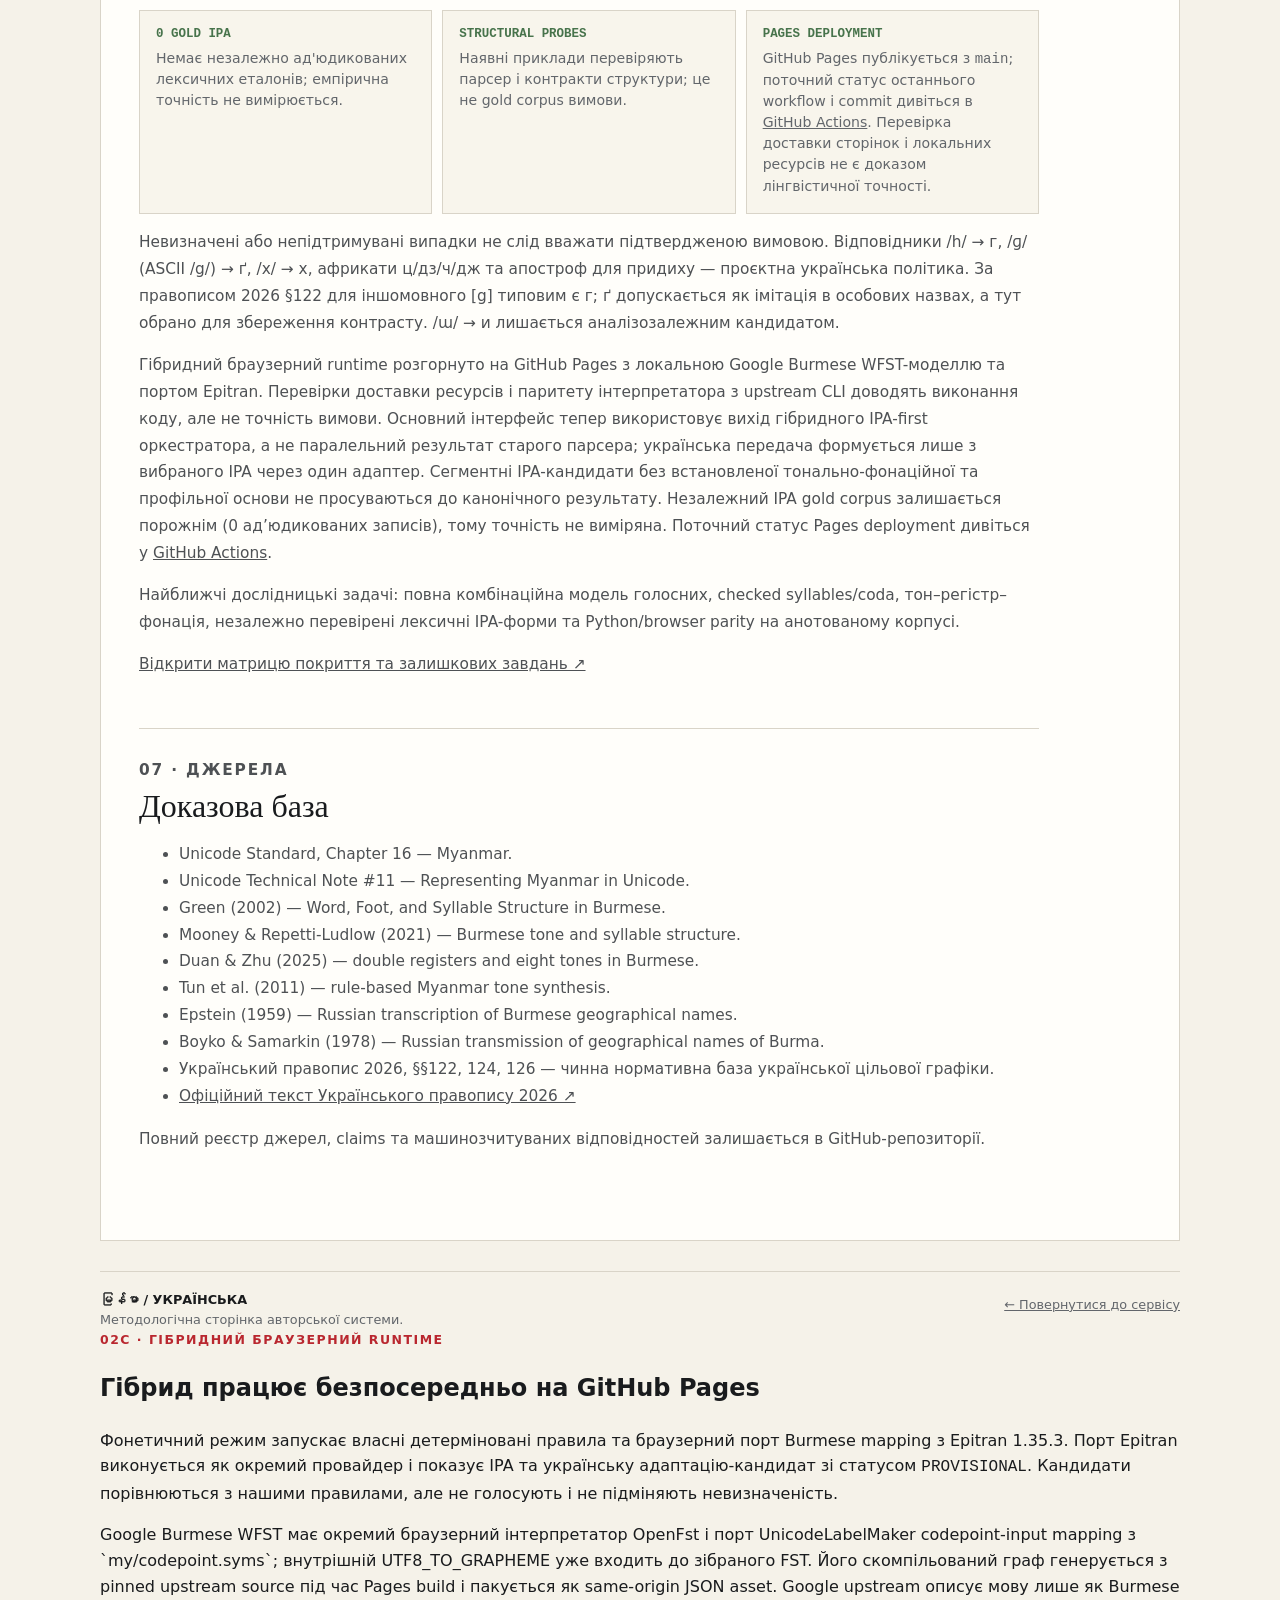
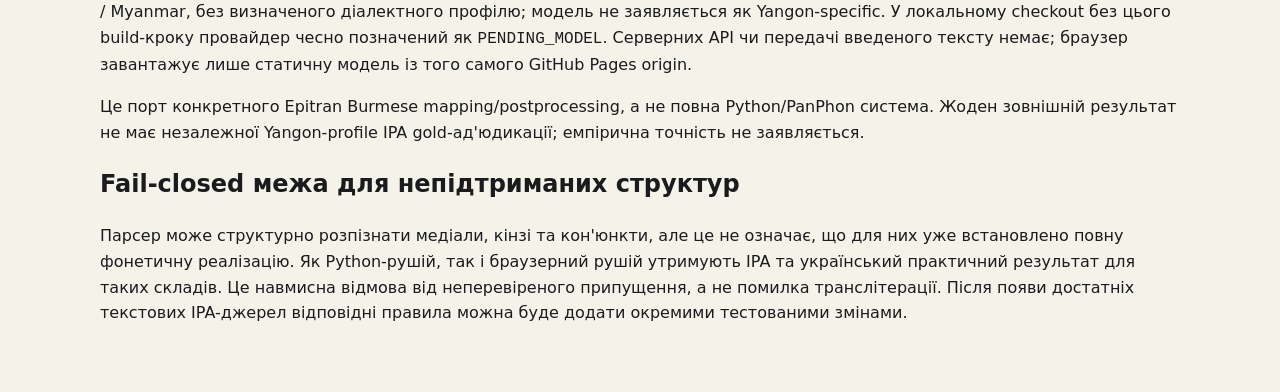
==== commit a93912aa: "Explain lexical and grammatical tone evidence in methodology" ====
--- a/system.html
+++ b/system.html
@@ -48,7 +48,7 @@
 <tr><td>/ɹ/</td><td>й / р залежно від традиції</td><td>р*</td><td>PROPOSED · поточний Python/JS рушій виводить /ɹ/</td></tr>
 <tr><td>/ɯ/</td><td>ы / у</td><td>и як базовий кандидат</td><td>ANALYSIS_DEPENDENT</td></tr>
 </tbody></table></div></section>
-<section><p class="kicker">04 · Просодія</p><h2>Тон не перетворюється на український наголос</h2><p>У репозиторії зберігаються конкуруючі аналізи бірманської тональності та фонації. Оскільки тон може включати висоту, фонацію, інтенсивність, тривалість і якість голосного, практичний український результат не повинен автоматично перетворювати його на знак українського наголосу. Тональні діакритики й довгота зберігаються у trace адаптера, але не друкуються як український наголос чи подвоєння голосної.</p></section>
+<section><p class="kicker">04 · Просодія</p><h2>Тон не перетворюється на український наголос</h2><p>У репозиторії зберігаються конкуруючі аналізи бірманської тональності та фонації. Сприйняття тонових категорій спирається на взаємодію фонації, F0 і тривалості, а не на один універсальний акустичний показник (<a href="https://doi.org/10.3765/exabs.v0i0.557">Gruber 2011</a>). Окремо існує граматичний induced creaky tone, умови якого залежать від синтаксису, прагматики й просодичної структури (<a href="https://doi.org/10.1075/ltba.18007.tia">Tian 2018</a>). Стандартний і південний різновиди можуть по-різному зважувати voice-quality та F0 cues (<a href="https://doi.org/10.1121/1.5147395">Dellwo &amp; Jenny 2020</a>). Тому локальний графемний кластер сам по собі не завжди визначає повну поверхневу IPA-реалізацію. Практичний український результат не повинен автоматично перетворювати тон на знак українського наголосу. Тональні діакритики й довгота зберігаються у trace адаптера, але не друкуються як український наголос чи подвоєння голосної.</p></section>
 <section><p class="kicker">05 · Статуси</p><h2>Система показує межі знання</h2><div class="status-grid"><div><b>ESTABLISHED</b><span>підтверджено в межах поточної моделі</span></div><div><b>WELL_SUPPORTED</b><span>має сильну незалежну доказову базу</span></div><div><b>PROPOSED</b><span>авторське робоче рішення; ще не слід подавати як встановлену норму</span></div><div><b>ANALYSIS_DEPENDENT</b><span>залежить від вибору лінгвістичного аналізу</span></div><div><b>CONTEXT_DEPENDENT</b><span>значення визначається контекстом</span></div><div><b>UNCERTAIN</b><span>доказів недостатньо для впевненого рішення</span></div><div><b>NOT_ESTABLISHED</b><span>окреме рішення ще не встановлено</span></div></div></section>
 <section id="validation-status"><p class="kicker">06 · Поточна валідація</p><h2>Що реально перевірено</h2><p>Сайт доступний як дослідницький прототип. Автоматизовані тести перевіряють структуру, контракти даних і поведінку інтерфейсу; вони не доводять точність бірманської вимови чи української передачі.</p><div class="status-grid"><div><b>0 GOLD IPA</b><span>Немає незалежно ад'юдикованих лексичних еталонів; емпірична точність не вимірюється.</span></div><div><b>STRUCTURAL PROBES</b><span>Наявні приклади перевіряють парсер і контракти структури; це не gold corpus вимови.</span></div><div><b>PAGES DEPLOYMENT</b><span>GitHub Pages публікується з <code>main</code>; поточний статус останнього workflow і commit дивіться в <a href="https://github.com/ClippyFirst/Burmese-Ukrainian-Phonetic-System-/actions">GitHub Actions</a>. Перевірка доставки сторінок і локальних ресурсів не є доказом лінгвістичної точності.</span></div></div><p>Невизначені або непідтримувані випадки не слід вважати підтвердженою вимовою. Відповідники /h/ → г, /ɡ/ (ASCII /g/) → ґ, /x/ → х, африкати ц/дз/ч/дж та апостроф для придиху — проєктна українська політика. За правописом 2026 §122 для іншомовного [g] типовим є г; ґ допускається як імітація в особових назвах, а тут обрано для збереження контрасту. /ɯ/ → и лишається аналізозалежним кандидатом.</p><p>Гібридний браузерний runtime розгорнуто на GitHub Pages з локальною Google Burmese WFST-моделлю та портом Epitran. Перевірки доставки ресурсів і паритету інтерпретатора з upstream CLI доводять виконання коду, але не точність вимови. Основний інтерфейс тепер використовує вихід гібридного IPA-first оркестратора, а не паралельний результат старого парсера; українська передача формується лише з вибраного IPA через один адаптер. Сегментні IPA-кандидати без встановленої тонально-фонаційної та профільної основи не просуваються до канонічного результату. Незалежний IPA gold corpus залишається порожнім (0 ад’юдикованих записів), тому точність не виміряна. Поточний статус Pages deployment дивіться у <a href="https://github.com/ClippyFirst/Burmese-Ukrainian-Phonetic-System-/actions">GitHub Actions</a>.</p><p>Найближчі дослідницькі задачі: повна комбінаційна модель голосних, checked syllables/coda, тон–регістр–фонація, незалежно перевірені лексичні IPA-форми та Python/browser parity на анотованому корпусі.</p><p><a href="https://github.com/ClippyFirst/Burmese-Ukrainian-Phonetic-System-/blob/main/docs/audits/current/EXECUTION-STATUS-MATRIX-2026-10-21.md" target="_blank" rel="noreferrer">Відкрити матрицю покриття та залишкових завдань ↗</a></p></section>
 <section><p class="kicker">07 · Джерела</p><h2>Доказова база</h2><ul><li>Unicode Standard, Chapter 16 — Myanmar.</li><li>Unicode Technical Note #11 — Representing Myanmar in Unicode.</li><li>Green (2002) — Word, Foot, and Syllable Structure in Burmese.</li><li>Mooney & Repetti-Ludlow (2021) — Burmese tone and syllable structure.</li><li>Duan & Zhu (2025) — double registers and eight tones in Burmese.</li><li>Tun et al. (2011) — rule-based Myanmar tone synthesis.</li><li>Epstein (1959) — Russian transcription of Burmese geographical names.</li><li>Boyko & Samarkin (1978) — Russian transmission of geographical names of Burma.</li><li>Український правопис 2026, §§122, 124, 126 — чинна нормативна база української цільової графіки.</li>
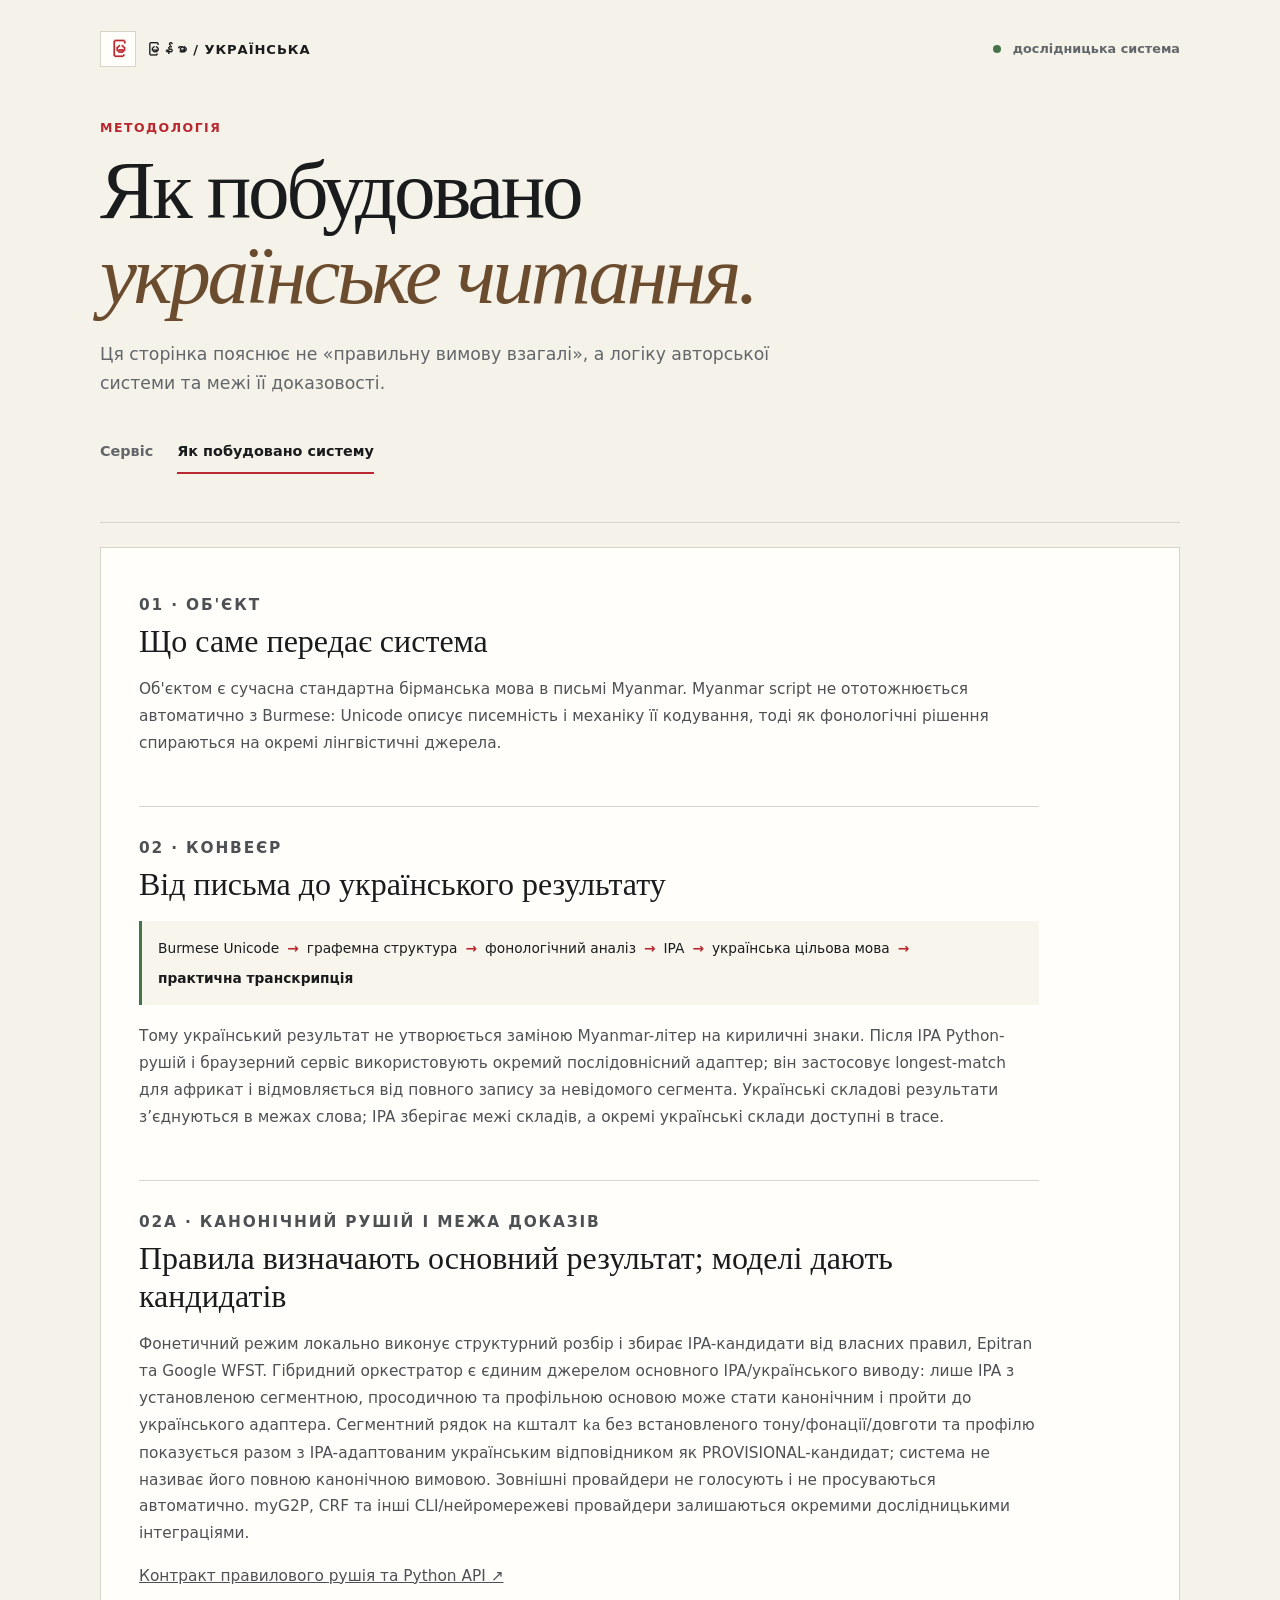
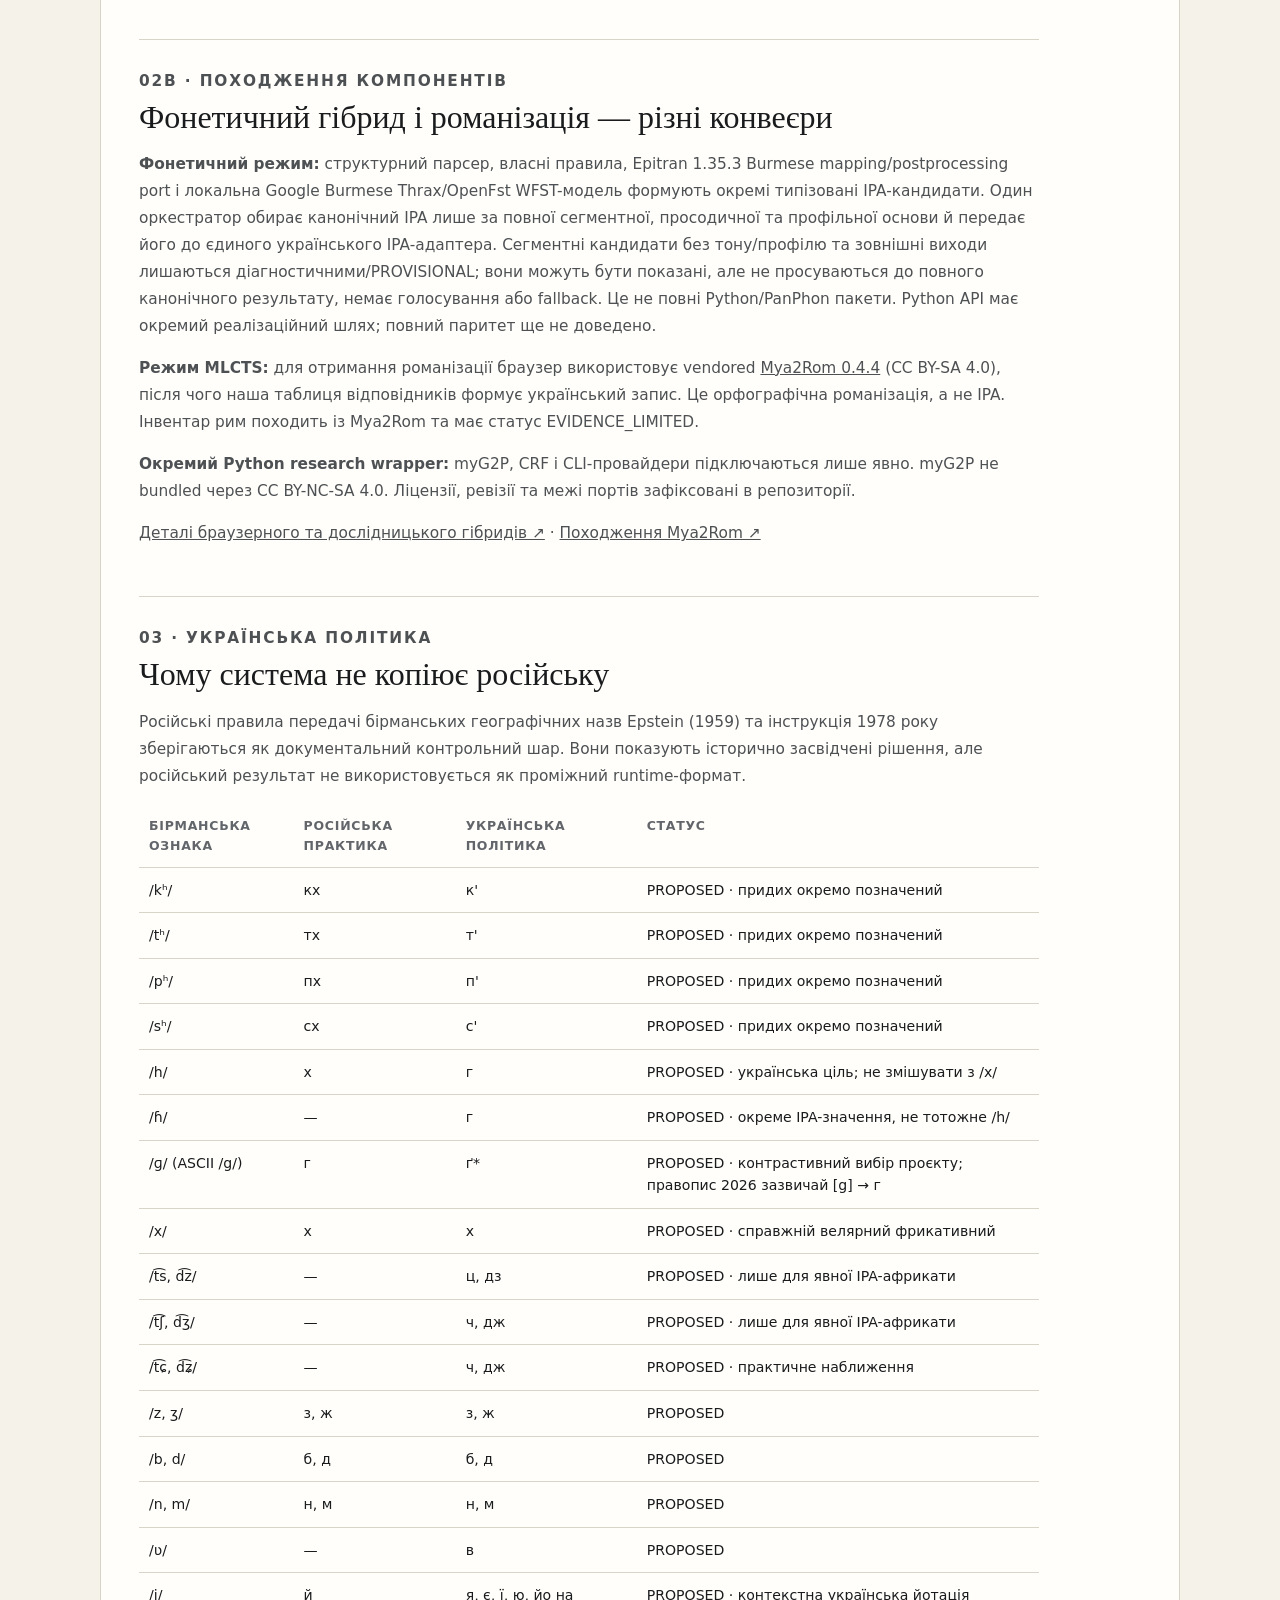
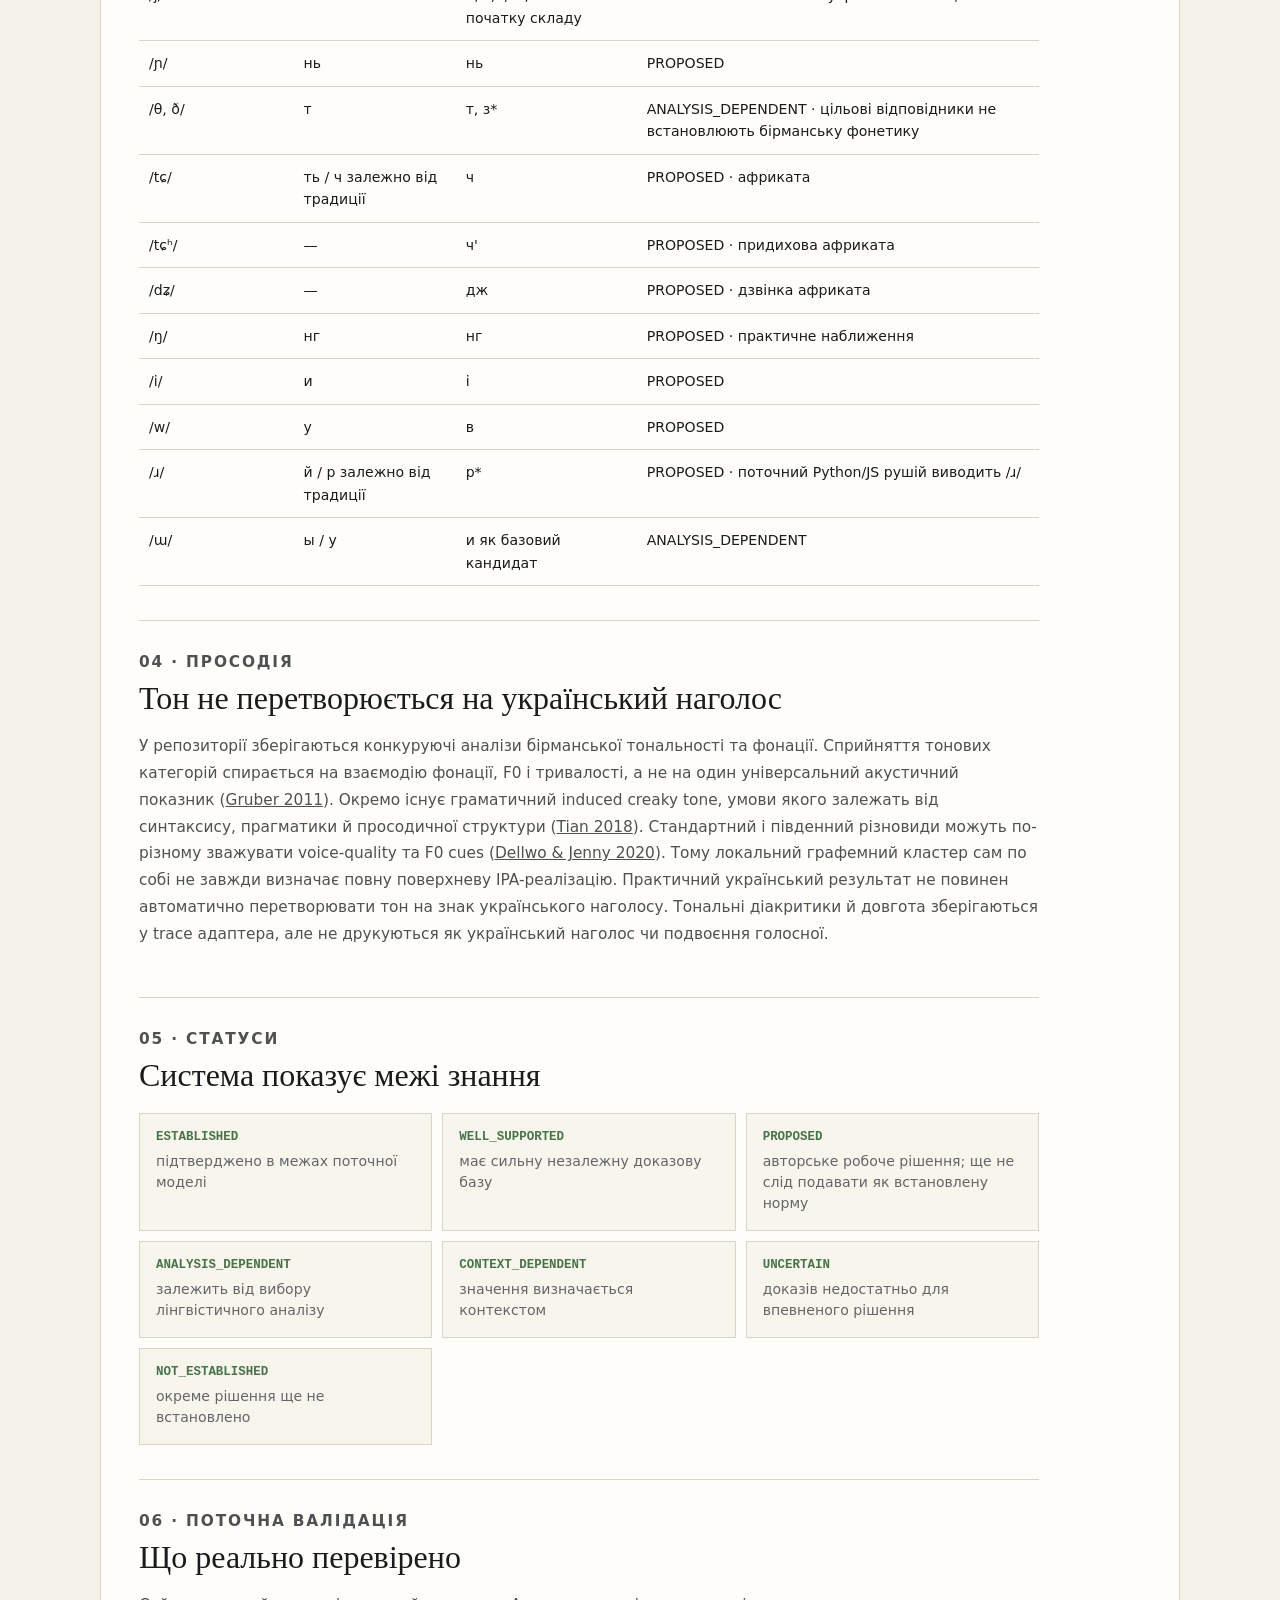
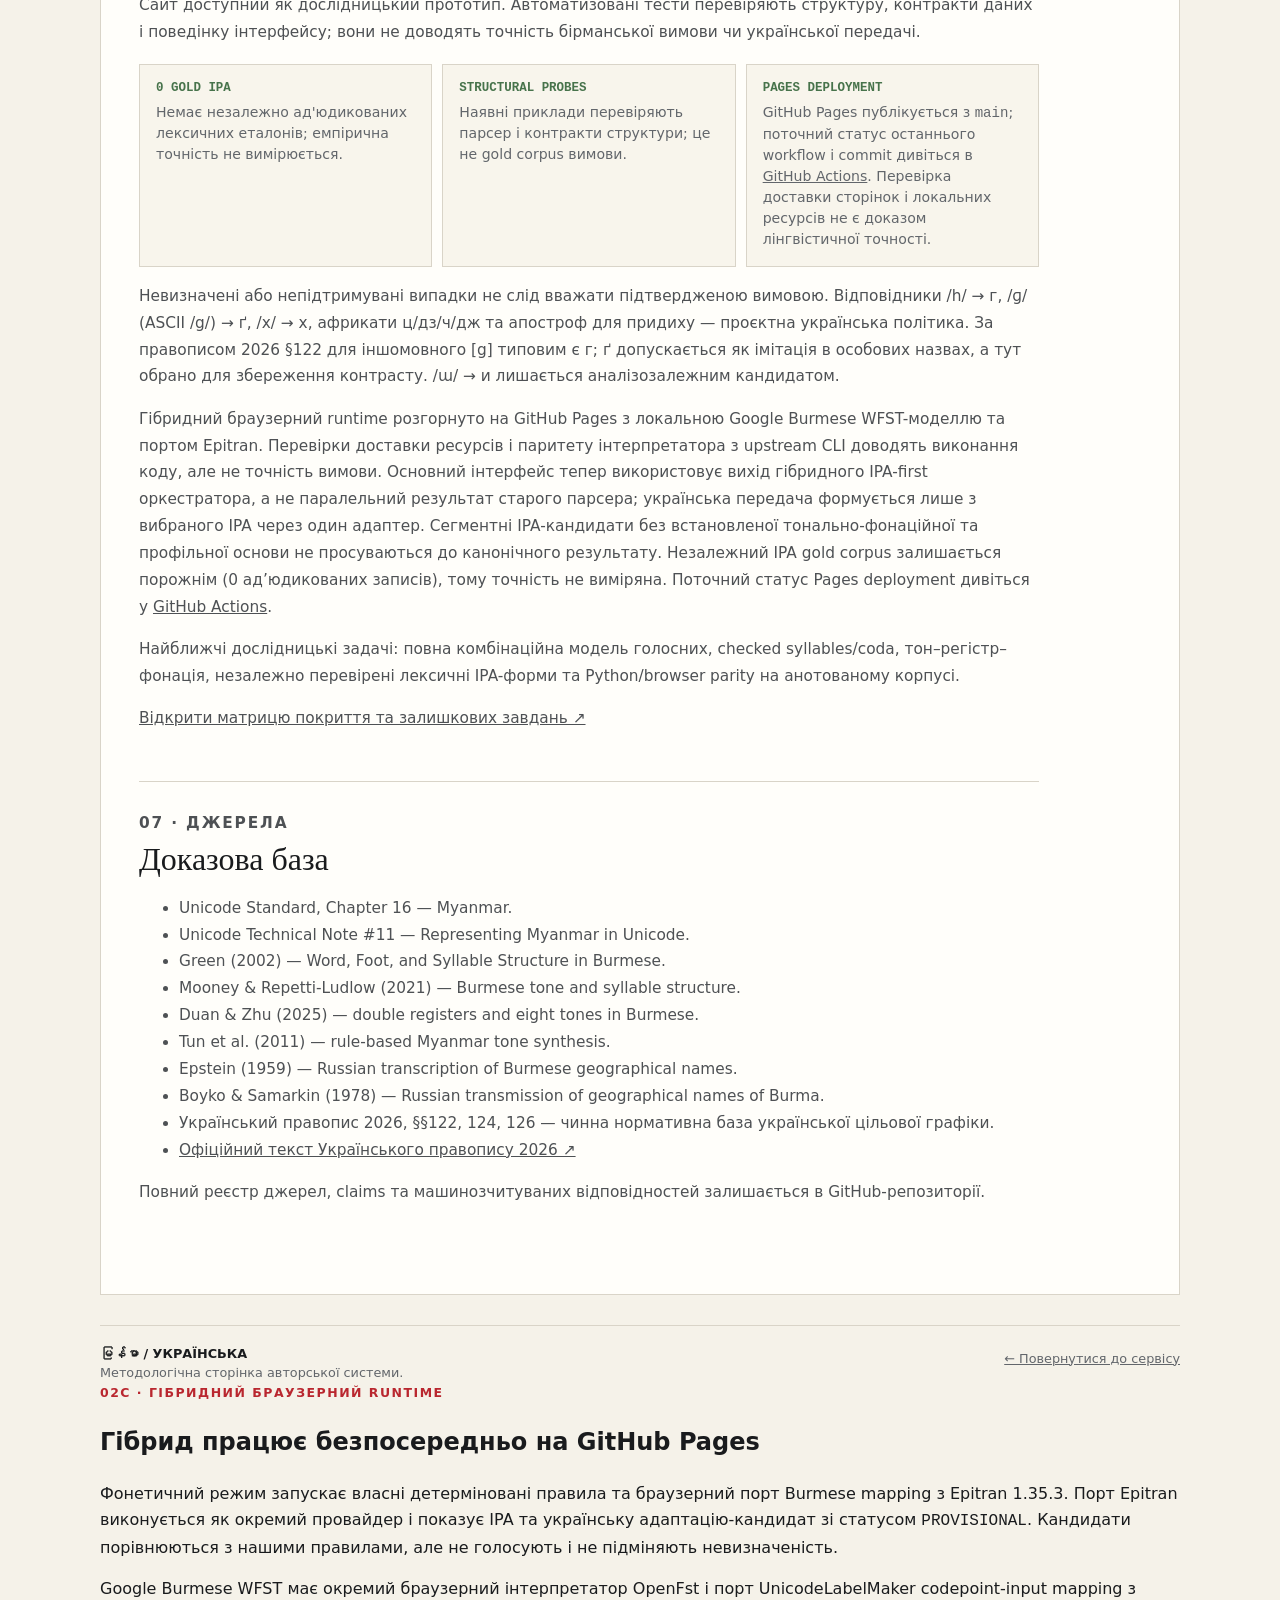
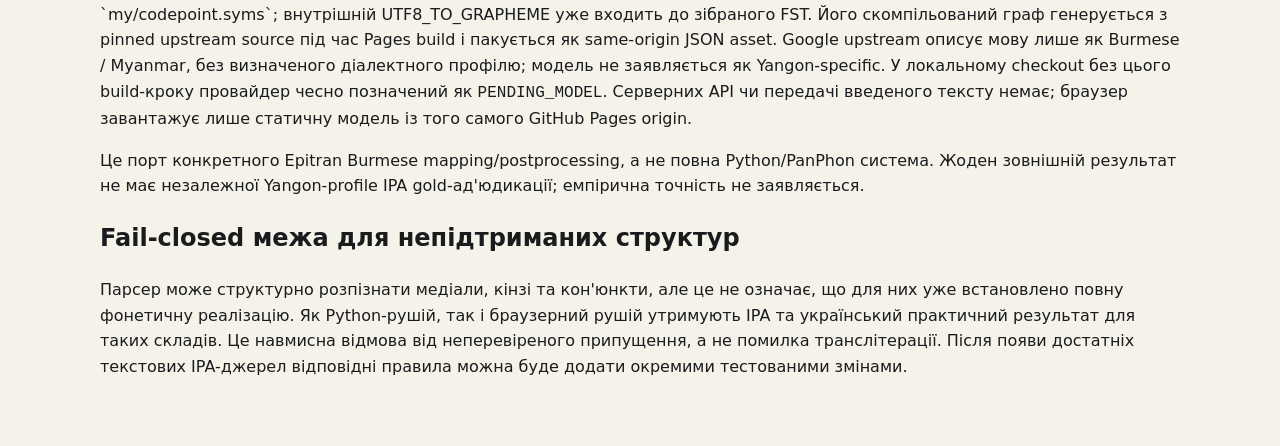
==== commit 12f56916: "Align execution docs with visible provisional segmental candidates" ====
--- a/system.html
+++ b/system.html
@@ -19,7 +19,7 @@
 <article class="document">
 <section><p class="kicker">01 · Об'єкт</p><h2>Що саме передає система</h2><p>Об'єктом є сучасна стандартна бірманська мова в письмі Myanmar. Myanmar script не ототожнюється автоматично з Burmese: Unicode описує писемність і механіку її кодування, тоді як фонологічні рішення спираються на окремі лінгвістичні джерела.</p></section>
 <section><p class="kicker">02 · Конвеєр</p><h2>Від письма до українського результату</h2><div class="pipeline"><span>Burmese Unicode</span><b>→</b><span>графемна структура</span><b>→</b><span>фонологічний аналіз</span><b>→</b><span>IPA</span><b>→</b><span>українська цільова мова</span><b>→</b><strong>практична транскрипція</strong></div><p>Тому український результат не утворюється заміною Myanmar-літер на кириличні знаки. Після IPA Python-рушій і браузерний сервіс використовують окремий послідовнісний адаптер; він застосовує longest-match для африкат і відмовляється від повного запису за невідомого сегмента. Українські складові результати з’єднуються в межах слова; IPA зберігає межі складів, а окремі українські склади доступні в trace.</p></section>
-<section><p class="kicker">02A · Канонічний рушій і межа доказів</p><h2>Правила визначають основний результат; моделі дають кандидатів</h2><p>Фонетичний режим локально виконує структурний розбір і збирає IPA-кандидати від власних правил, Epitran та Google WFST. Гібридний оркестратор є єдиним джерелом основного IPA/українського виводу: лише IPA з установленою сегментною, просодичною та профільною основою може стати канонічним і пройти до українського адаптера. Сегментний рядок на кшталт <code>ka</code> без встановленого тону/фонації/довготи та профілю залишається PROVISIONAL; український відповідник показується лише як кандидат, а основний результат утримується. Зовнішні провайдери не голосують і не просуваються автоматично. myG2P, CRF та інші CLI/нейромережеві провайдери залишаються окремими дослідницькими інтеграціями.</p><p><a href="https://github.com/ClippyFirst/Burmese-Ukrainian-Phonetic-System-/blob/main/docs/DETERMINISTIC-RULE-ENGINE.md">Контракт правилового рушія та Python API ↗</a></p></section><section><p class="kicker">02B · Походження компонентів</p><h2>Фонетичний гібрид і романізація — різні конвеєри</h2><p><strong>Фонетичний режим:</strong> структурний парсер, власні правила, Epitran 1.35.3 Burmese mapping/postprocessing port і локальна Google Burmese Thrax/OpenFst WFST-модель формують окремі типізовані IPA-кандидати. Один оркестратор обирає канонічний IPA лише за повної сегментної, просодичної та профільної основи й передає його до єдиного українського IPA-адаптера. Сегментні кандидати без тону/профілю та зовнішні виходи лишаються діагностичними; немає голосування або fallback. Це не повні Python/PanPhon пакети. Python API має окремий реалізаційний шлях; повний паритет ще не доведено.</p><p><strong>Режим MLCTS:</strong> для отримання романізації браузер використовує vendored <a href="https://github.com/myanmaropenwordnet/mya2rom">Mya2Rom 0.4.4</a> (CC BY-SA 4.0), після чого наша таблиця відповідників формує український запис. Це орфографічна романізація, а не IPA. Інвентар рим походить із Mya2Rom та має статус EVIDENCE_LIMITED.</p><p><strong>Окремий Python research wrapper:</strong> myG2P, CRF і CLI-провайдери підключаються лише явно. myG2P не bundled через CC BY-NC-SA 4.0. Ліцензії, ревізії та межі портів зафіксовані в репозиторії.</p><p><a href="https://github.com/ClippyFirst/Burmese-Ukrainian-Phonetic-System-/blob/main/docs/hybrid-engines.md">Деталі браузерного та дослідницького гібридів ↗</a> · <a href="https://github.com/ClippyFirst/Burmese-Ukrainian-Phonetic-System-/blob/main/vendor/mya2rom/NOTICE.md">Походження Mya2Rom ↗</a></p></section>
+<section><p class="kicker">02A · Канонічний рушій і межа доказів</p><h2>Правила визначають основний результат; моделі дають кандидатів</h2><p>Фонетичний режим локально виконує структурний розбір і збирає IPA-кандидати від власних правил, Epitran та Google WFST. Гібридний оркестратор є єдиним джерелом основного IPA/українського виводу: лише IPA з установленою сегментною, просодичною та профільною основою може стати канонічним і пройти до українського адаптера. Сегментний рядок на кшталт <code>ka</code> без встановленого тону/фонації/довготи та профілю показується разом з IPA-адаптованим українським відповідником як PROVISIONAL-кандидат; система не називає його повною канонічною вимовою. Зовнішні провайдери не голосують і не просуваються автоматично. myG2P, CRF та інші CLI/нейромережеві провайдери залишаються окремими дослідницькими інтеграціями.</p><p><a href="https://github.com/ClippyFirst/Burmese-Ukrainian-Phonetic-System-/blob/main/docs/DETERMINISTIC-RULE-ENGINE.md">Контракт правилового рушія та Python API ↗</a></p></section><section><p class="kicker">02B · Походження компонентів</p><h2>Фонетичний гібрид і романізація — різні конвеєри</h2><p><strong>Фонетичний режим:</strong> структурний парсер, власні правила, Epitran 1.35.3 Burmese mapping/postprocessing port і локальна Google Burmese Thrax/OpenFst WFST-модель формують окремі типізовані IPA-кандидати. Один оркестратор обирає канонічний IPA лише за повної сегментної, просодичної та профільної основи й передає його до єдиного українського IPA-адаптера. Сегментні кандидати без тону/профілю та зовнішні виходи лишаються діагностичними/PROVISIONAL; вони можуть бути показані, але не просуваються до повного канонічного результату, немає голосування або fallback. Це не повні Python/PanPhon пакети. Python API має окремий реалізаційний шлях; повний паритет ще не доведено.</p><p><strong>Режим MLCTS:</strong> для отримання романізації браузер використовує vendored <a href="https://github.com/myanmaropenwordnet/mya2rom">Mya2Rom 0.4.4</a> (CC BY-SA 4.0), після чого наша таблиця відповідників формує український запис. Це орфографічна романізація, а не IPA. Інвентар рим походить із Mya2Rom та має статус EVIDENCE_LIMITED.</p><p><strong>Окремий Python research wrapper:</strong> myG2P, CRF і CLI-провайдери підключаються лише явно. myG2P не bundled через CC BY-NC-SA 4.0. Ліцензії, ревізії та межі портів зафіксовані в репозиторії.</p><p><a href="https://github.com/ClippyFirst/Burmese-Ukrainian-Phonetic-System-/blob/main/docs/hybrid-engines.md">Деталі браузерного та дослідницького гібридів ↗</a> · <a href="https://github.com/ClippyFirst/Burmese-Ukrainian-Phonetic-System-/blob/main/vendor/mya2rom/NOTICE.md">Походження Mya2Rom ↗</a></p></section>
 <section><p class="kicker">03 · Українська політика</p><h2>Чому система не копіює російську</h2><p>Російські правила передачі бірманських географічних назв Epstein (1959) та інструкція 1978 року зберігаються як документальний контрольний шар. Вони показують історично засвідчені рішення, але російський результат не використовується як проміжний runtime-формат.</p><div class="table-wrap"><table><thead><tr><th>Бірманська ознака</th><th>Російська практика</th><th>Українська політика</th><th>Статус</th></tr></thead><tbody>
 <tr><td>/kʰ/</td><td>кх</td><td>к'</td><td>PROPOSED · придих окремо позначений</td></tr>
 <tr><td>/tʰ/</td><td>тх</td><td>т'</td><td>PROPOSED · придих окремо позначений</td></tr>
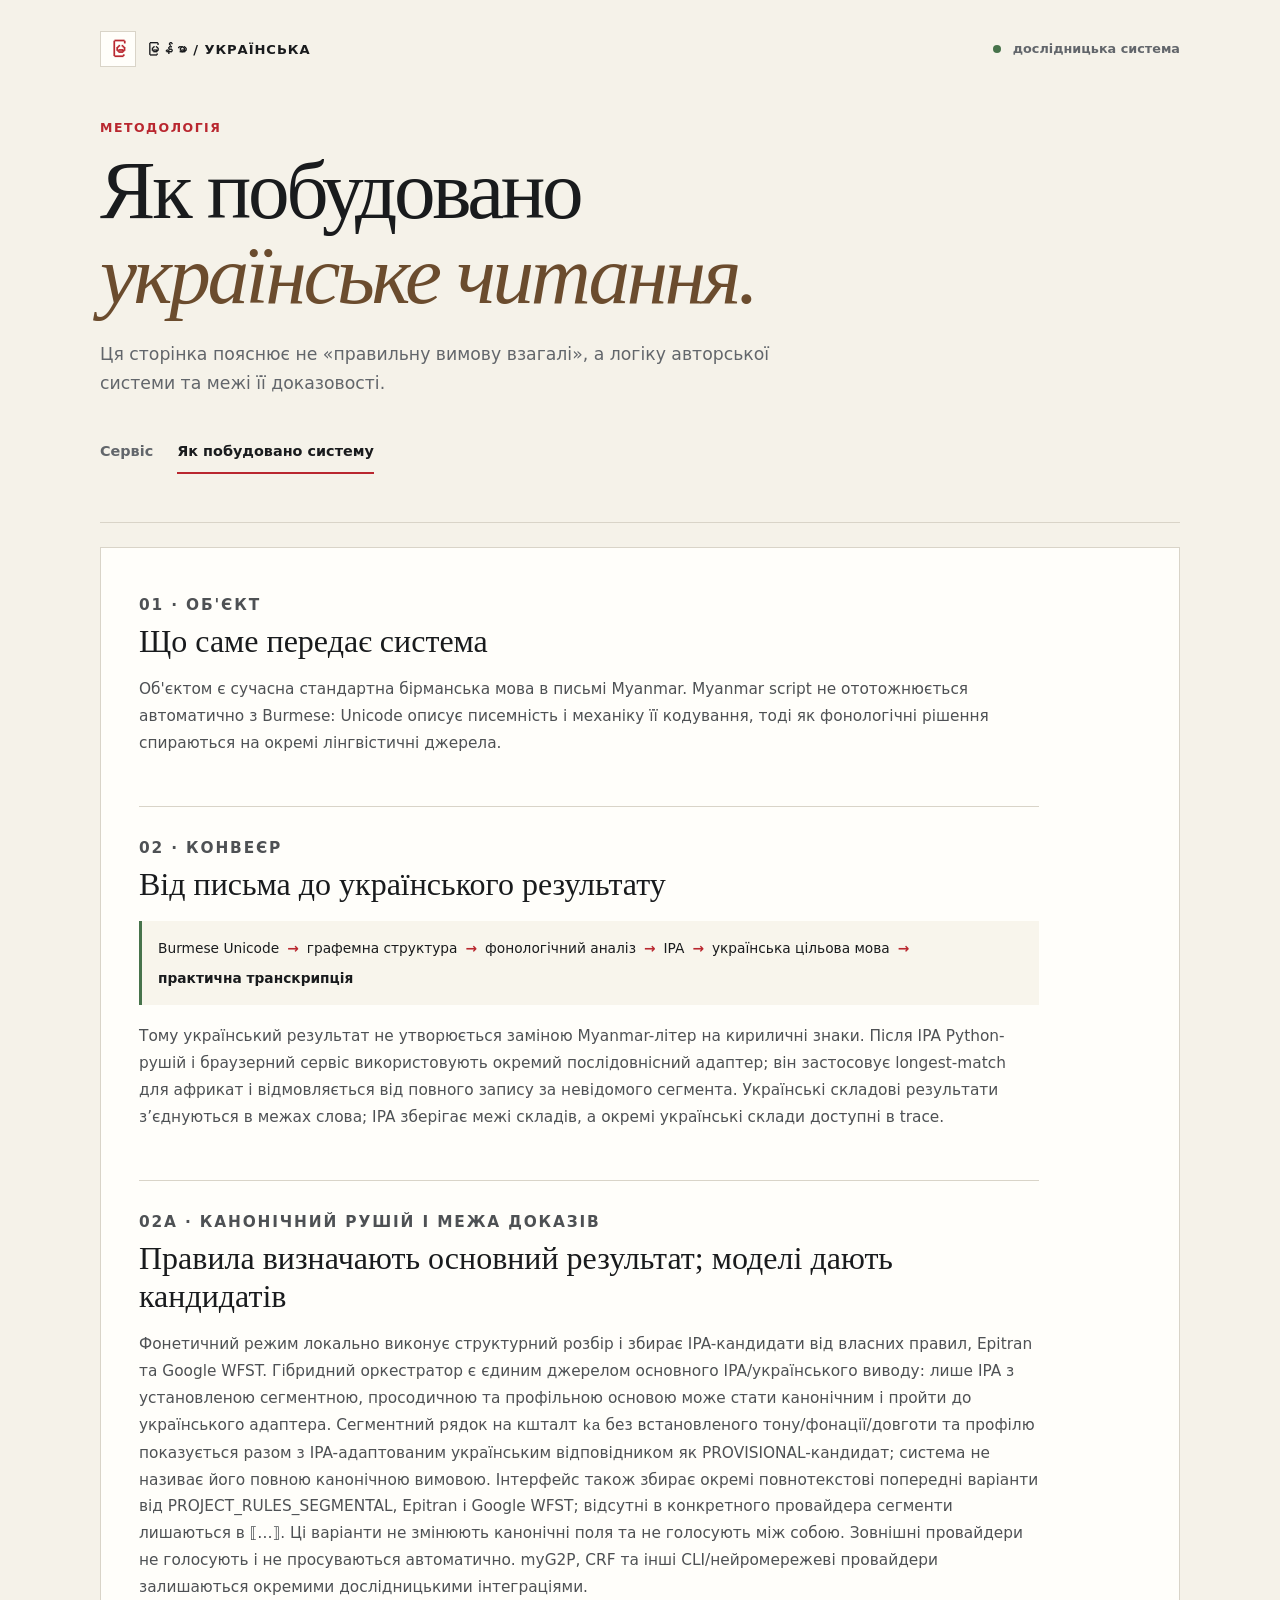
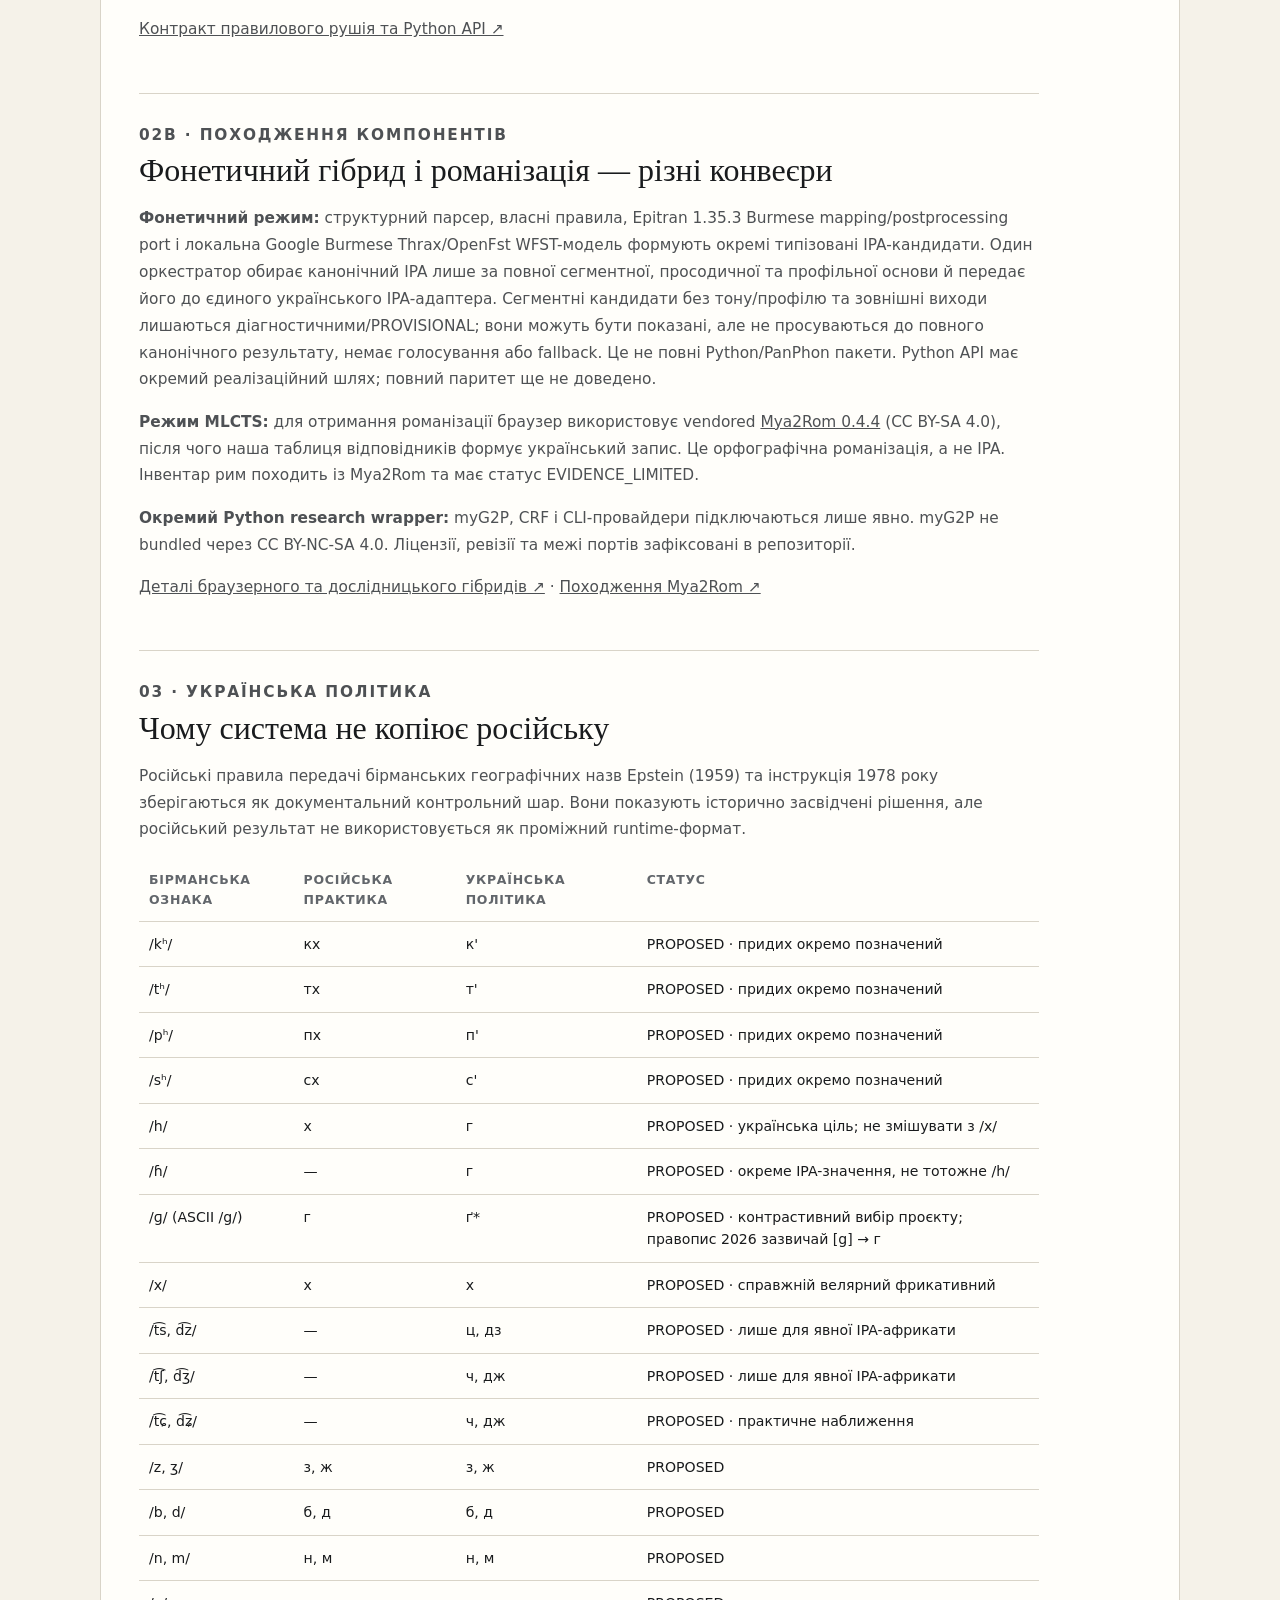
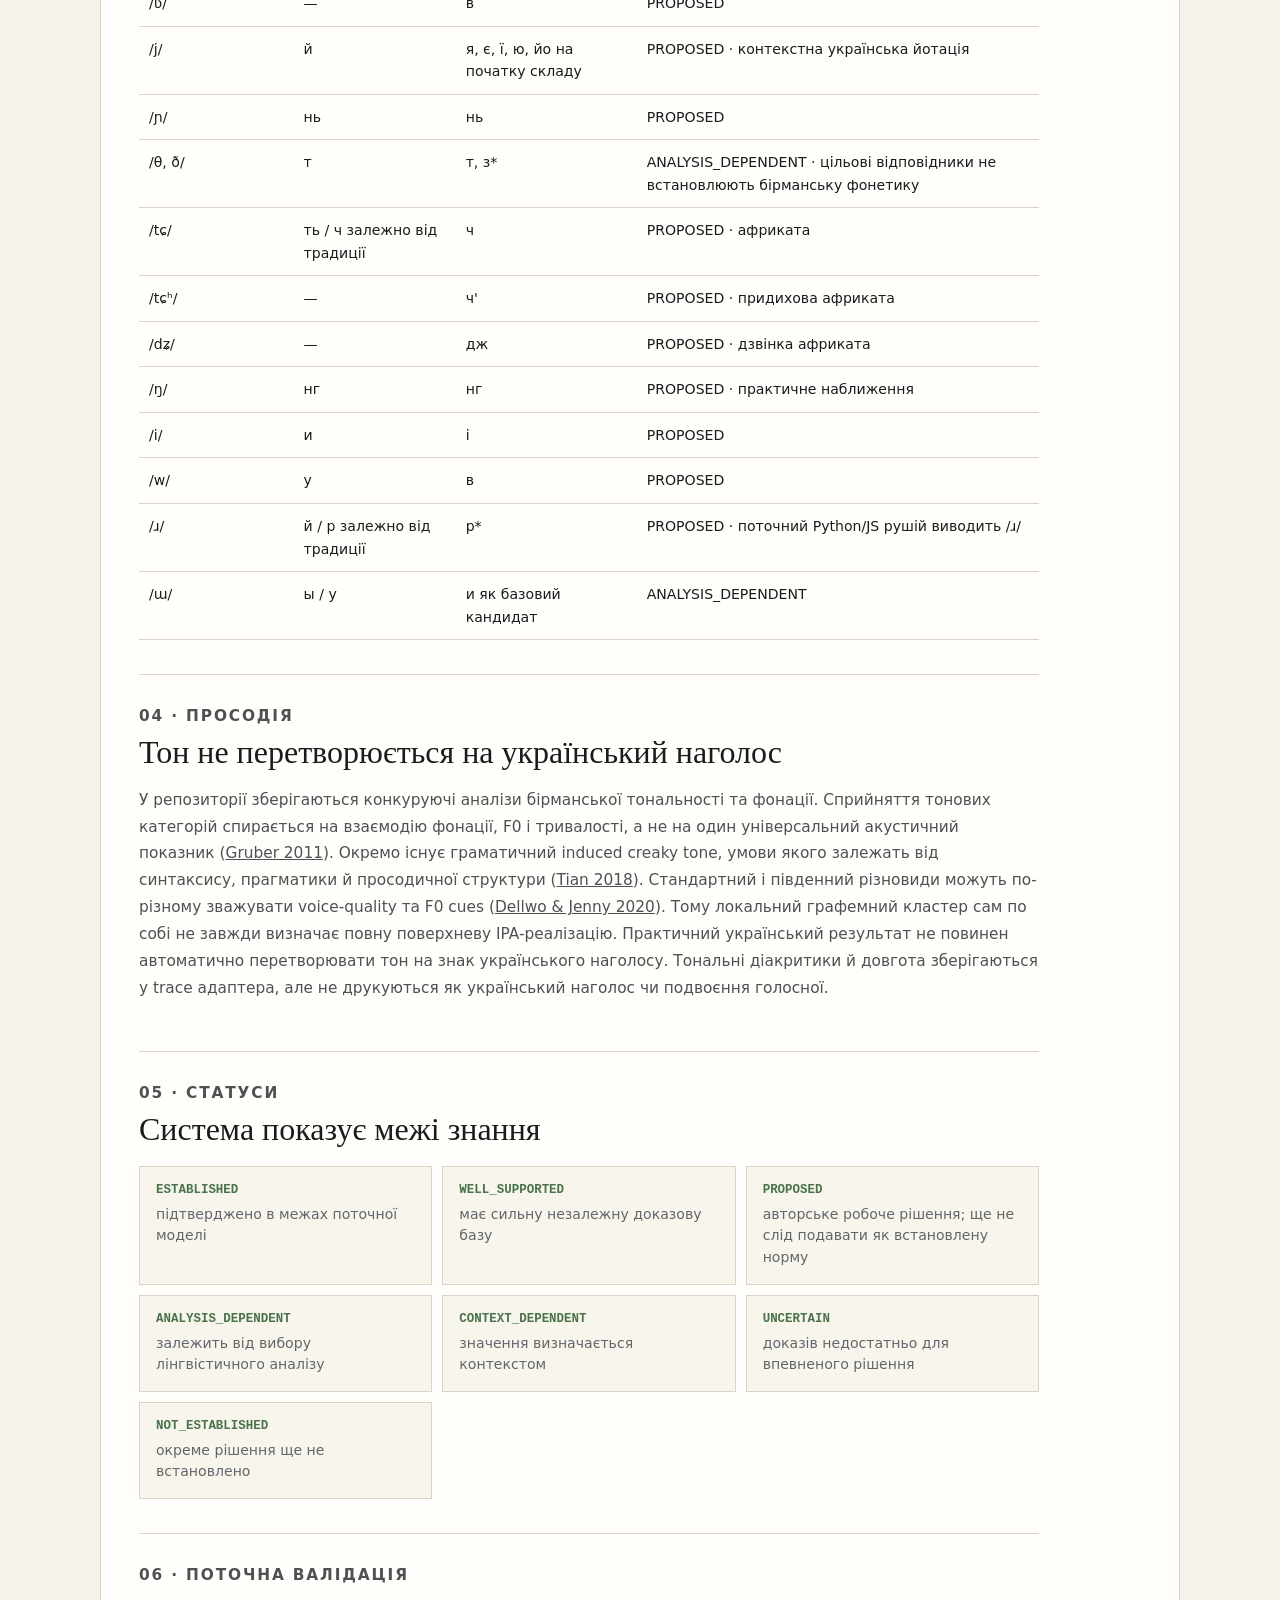
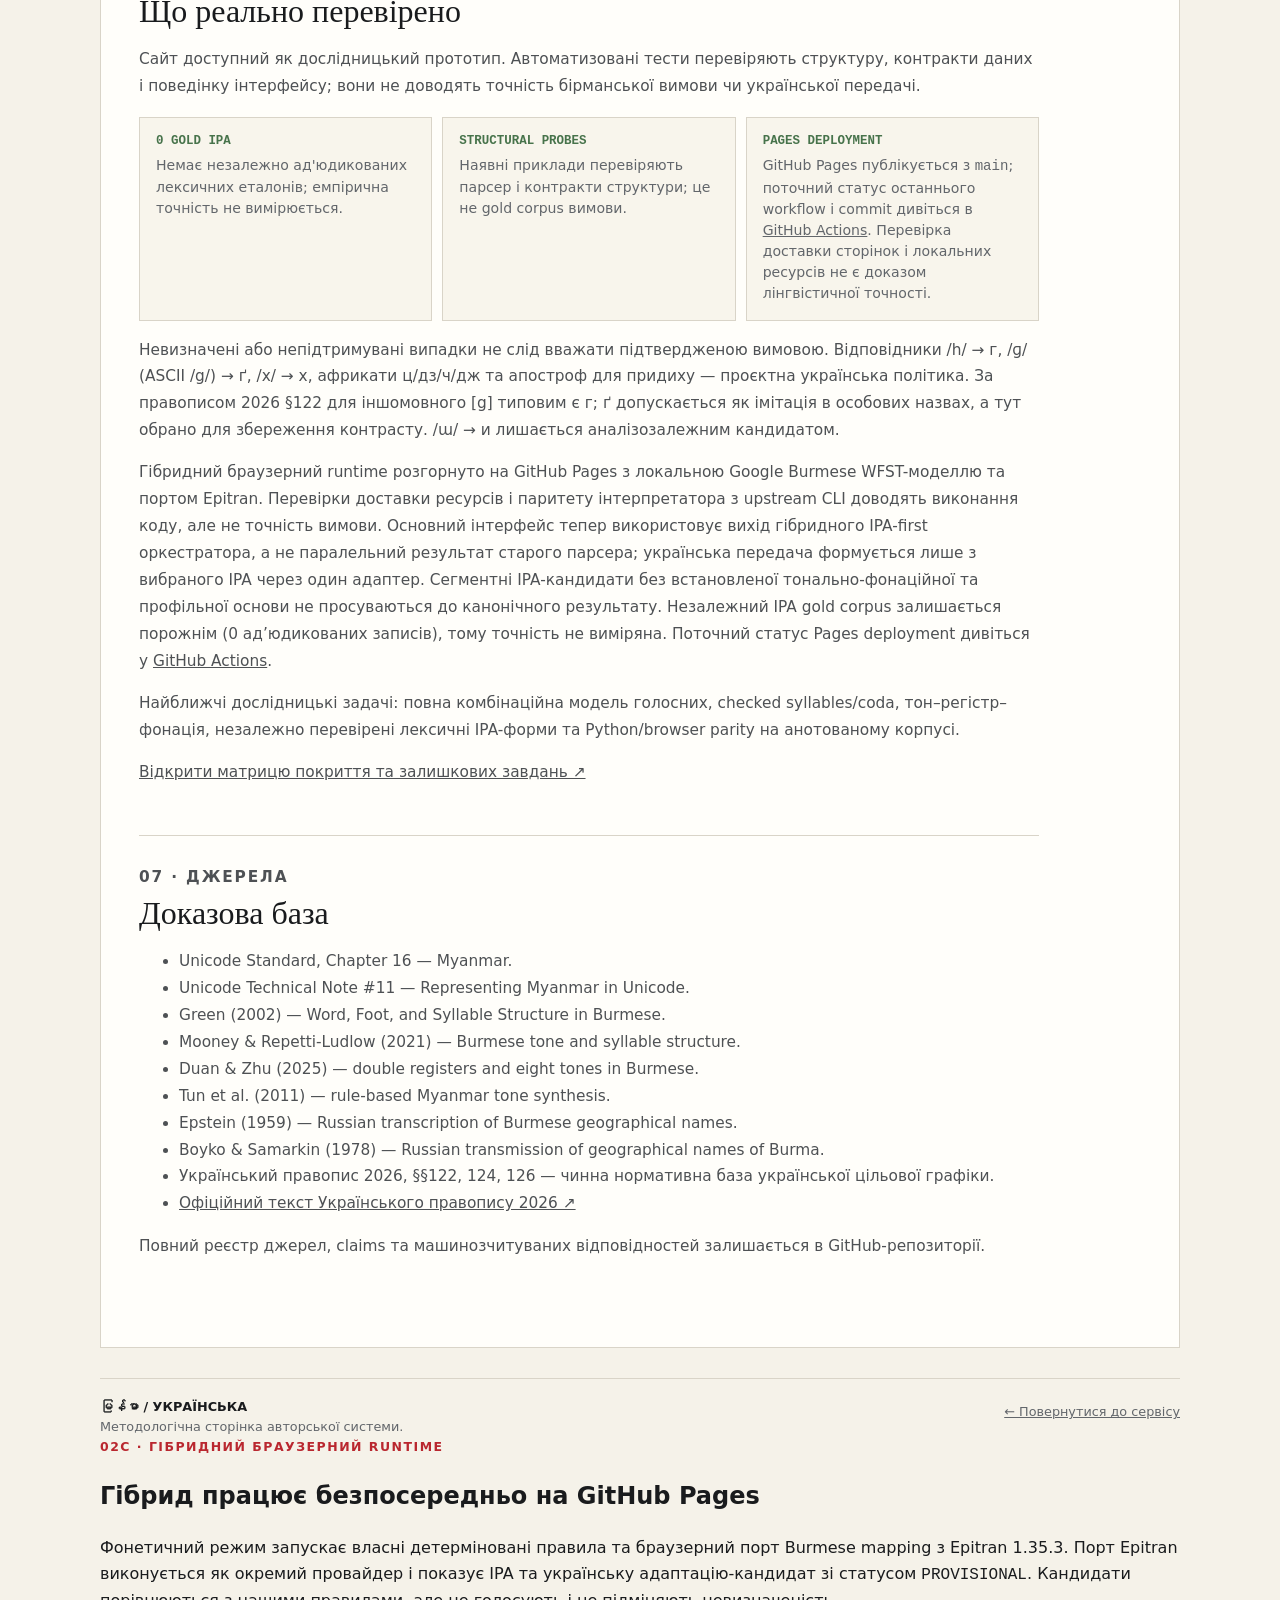
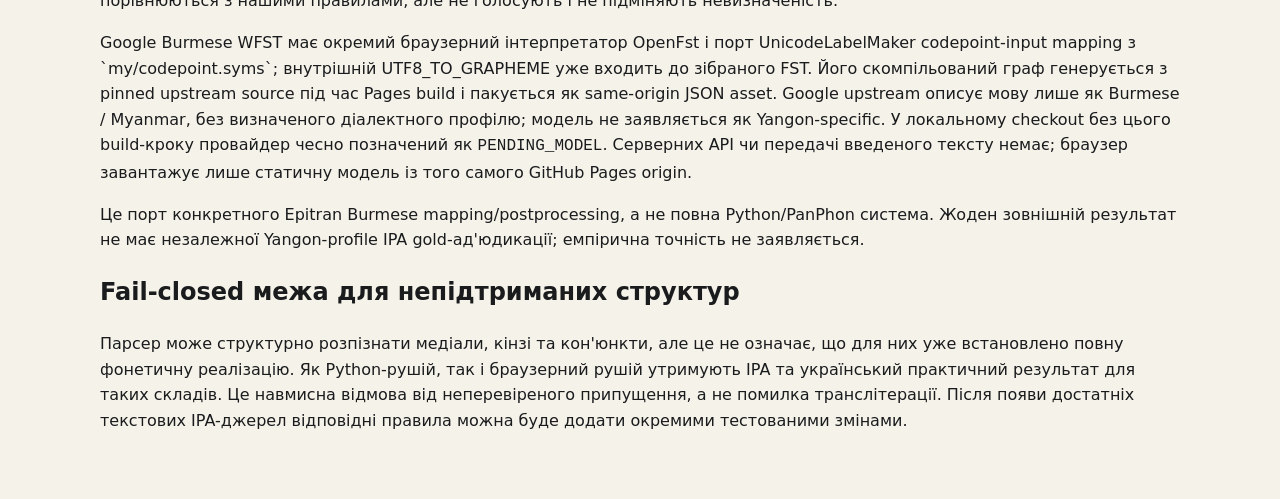
==== commit b7bad82a: "Document provider-specific provisional preview behavior" ====
--- a/system.html
+++ b/system.html
@@ -19,7 +19,7 @@
 <article class="document">
 <section><p class="kicker">01 · Об'єкт</p><h2>Що саме передає система</h2><p>Об'єктом є сучасна стандартна бірманська мова в письмі Myanmar. Myanmar script не ототожнюється автоматично з Burmese: Unicode описує писемність і механіку її кодування, тоді як фонологічні рішення спираються на окремі лінгвістичні джерела.</p></section>
 <section><p class="kicker">02 · Конвеєр</p><h2>Від письма до українського результату</h2><div class="pipeline"><span>Burmese Unicode</span><b>→</b><span>графемна структура</span><b>→</b><span>фонологічний аналіз</span><b>→</b><span>IPA</span><b>→</b><span>українська цільова мова</span><b>→</b><strong>практична транскрипція</strong></div><p>Тому український результат не утворюється заміною Myanmar-літер на кириличні знаки. Після IPA Python-рушій і браузерний сервіс використовують окремий послідовнісний адаптер; він застосовує longest-match для африкат і відмовляється від повного запису за невідомого сегмента. Українські складові результати з’єднуються в межах слова; IPA зберігає межі складів, а окремі українські склади доступні в trace.</p></section>
-<section><p class="kicker">02A · Канонічний рушій і межа доказів</p><h2>Правила визначають основний результат; моделі дають кандидатів</h2><p>Фонетичний режим локально виконує структурний розбір і збирає IPA-кандидати від власних правил, Epitran та Google WFST. Гібридний оркестратор є єдиним джерелом основного IPA/українського виводу: лише IPA з установленою сегментною, просодичною та профільною основою може стати канонічним і пройти до українського адаптера. Сегментний рядок на кшталт <code>ka</code> без встановленого тону/фонації/довготи та профілю показується разом з IPA-адаптованим українським відповідником як PROVISIONAL-кандидат; система не називає його повною канонічною вимовою. Зовнішні провайдери не голосують і не просуваються автоматично. myG2P, CRF та інші CLI/нейромережеві провайдери залишаються окремими дослідницькими інтеграціями.</p><p><a href="https://github.com/ClippyFirst/Burmese-Ukrainian-Phonetic-System-/blob/main/docs/DETERMINISTIC-RULE-ENGINE.md">Контракт правилового рушія та Python API ↗</a></p></section><section><p class="kicker">02B · Походження компонентів</p><h2>Фонетичний гібрид і романізація — різні конвеєри</h2><p><strong>Фонетичний режим:</strong> структурний парсер, власні правила, Epitran 1.35.3 Burmese mapping/postprocessing port і локальна Google Burmese Thrax/OpenFst WFST-модель формують окремі типізовані IPA-кандидати. Один оркестратор обирає канонічний IPA лише за повної сегментної, просодичної та профільної основи й передає його до єдиного українського IPA-адаптера. Сегментні кандидати без тону/профілю та зовнішні виходи лишаються діагностичними/PROVISIONAL; вони можуть бути показані, але не просуваються до повного канонічного результату, немає голосування або fallback. Це не повні Python/PanPhon пакети. Python API має окремий реалізаційний шлях; повний паритет ще не доведено.</p><p><strong>Режим MLCTS:</strong> для отримання романізації браузер використовує vendored <a href="https://github.com/myanmaropenwordnet/mya2rom">Mya2Rom 0.4.4</a> (CC BY-SA 4.0), після чого наша таблиця відповідників формує український запис. Це орфографічна романізація, а не IPA. Інвентар рим походить із Mya2Rom та має статус EVIDENCE_LIMITED.</p><p><strong>Окремий Python research wrapper:</strong> myG2P, CRF і CLI-провайдери підключаються лише явно. myG2P не bundled через CC BY-NC-SA 4.0. Ліцензії, ревізії та межі портів зафіксовані в репозиторії.</p><p><a href="https://github.com/ClippyFirst/Burmese-Ukrainian-Phonetic-System-/blob/main/docs/hybrid-engines.md">Деталі браузерного та дослідницького гібридів ↗</a> · <a href="https://github.com/ClippyFirst/Burmese-Ukrainian-Phonetic-System-/blob/main/vendor/mya2rom/NOTICE.md">Походження Mya2Rom ↗</a></p></section>
+<section><p class="kicker">02A · Канонічний рушій і межа доказів</p><h2>Правила визначають основний результат; моделі дають кандидатів</h2><p>Фонетичний режим локально виконує структурний розбір і збирає IPA-кандидати від власних правил, Epitran та Google WFST. Гібридний оркестратор є єдиним джерелом основного IPA/українського виводу: лише IPA з установленою сегментною, просодичною та профільною основою може стати канонічним і пройти до українського адаптера. Сегментний рядок на кшталт <code>ka</code> без встановленого тону/фонації/довготи та профілю показується разом з IPA-адаптованим українським відповідником як PROVISIONAL-кандидат; система не називає його повною канонічною вимовою. Інтерфейс також збирає окремі повнотекстові попередні варіанти від PROJECT_RULES_SEGMENTAL, Epitran і Google WFST; відсутні в конкретного провайдера сегменти лишаються в ⟦…⟧. Ці варіанти не змінюють канонічні поля та не голосують між собою. Зовнішні провайдери не голосують і не просуваються автоматично. myG2P, CRF та інші CLI/нейромережеві провайдери залишаються окремими дослідницькими інтеграціями.</p><p><a href="https://github.com/ClippyFirst/Burmese-Ukrainian-Phonetic-System-/blob/main/docs/DETERMINISTIC-RULE-ENGINE.md">Контракт правилового рушія та Python API ↗</a></p></section><section><p class="kicker">02B · Походження компонентів</p><h2>Фонетичний гібрид і романізація — різні конвеєри</h2><p><strong>Фонетичний режим:</strong> структурний парсер, власні правила, Epitran 1.35.3 Burmese mapping/postprocessing port і локальна Google Burmese Thrax/OpenFst WFST-модель формують окремі типізовані IPA-кандидати. Один оркестратор обирає канонічний IPA лише за повної сегментної, просодичної та профільної основи й передає його до єдиного українського IPA-адаптера. Сегментні кандидати без тону/профілю та зовнішні виходи лишаються діагностичними/PROVISIONAL; вони можуть бути показані, але не просуваються до повного канонічного результату, немає голосування або fallback. Це не повні Python/PanPhon пакети. Python API має окремий реалізаційний шлях; повний паритет ще не доведено.</p><p><strong>Режим MLCTS:</strong> для отримання романізації браузер використовує vendored <a href="https://github.com/myanmaropenwordnet/mya2rom">Mya2Rom 0.4.4</a> (CC BY-SA 4.0), після чого наша таблиця відповідників формує український запис. Це орфографічна романізація, а не IPA. Інвентар рим походить із Mya2Rom та має статус EVIDENCE_LIMITED.</p><p><strong>Окремий Python research wrapper:</strong> myG2P, CRF і CLI-провайдери підключаються лише явно. myG2P не bundled через CC BY-NC-SA 4.0. Ліцензії, ревізії та межі портів зафіксовані в репозиторії.</p><p><a href="https://github.com/ClippyFirst/Burmese-Ukrainian-Phonetic-System-/blob/main/docs/hybrid-engines.md">Деталі браузерного та дослідницького гібридів ↗</a> · <a href="https://github.com/ClippyFirst/Burmese-Ukrainian-Phonetic-System-/blob/main/vendor/mya2rom/NOTICE.md">Походження Mya2Rom ↗</a></p></section>
 <section><p class="kicker">03 · Українська політика</p><h2>Чому система не копіює російську</h2><p>Російські правила передачі бірманських географічних назв Epstein (1959) та інструкція 1978 року зберігаються як документальний контрольний шар. Вони показують історично засвідчені рішення, але російський результат не використовується як проміжний runtime-формат.</p><div class="table-wrap"><table><thead><tr><th>Бірманська ознака</th><th>Російська практика</th><th>Українська політика</th><th>Статус</th></tr></thead><tbody>
 <tr><td>/kʰ/</td><td>кх</td><td>к'</td><td>PROPOSED · придих окремо позначений</td></tr>
 <tr><td>/tʰ/</td><td>тх</td><td>т'</td><td>PROPOSED · придих окремо позначений</td></tr>
--- a/src/web/styles.css
+++ b/src/web/styles.css
@@ -70,6 +70,13 @@
 [lang="und-fonipa"]{font-family:"Charis SIL","Doulos SIL","DejaVu Sans","Noto Sans",sans-serif;font-feature-settings:"ccmp" 1,"mark" 1,"mkmk" 1;font-synthesis:none;unicode-bidi: isolate;overflow-wrap:anywhere}
 .result-value.ipa{font-size:clamp(1.15rem,2.3vw,1.5rem);font-family:"Charis SIL","Doulos SIL","DejaVu Sans","Noto Sans",sans-serif;font-feature-settings:"ccmp" 1,"mark" 1,"mkmk" 1;font-synthesis:none;unicode-bidi: isolate}
 .status-line{margin:12px 0 0;color:var(--muted);font-size:.82rem;line-height:1.55}
+.candidate-previews{margin-top:18px;padding:16px;border:1px dashed var(--line);background:var(--soft)}
+.candidate-previews h4{margin:0;font-size:.9rem;line-height:1.4}
+.candidate-previews>.status-line{margin:7px 0 12px}
+.candidate-preview{padding:12px 0;border-top:1px solid var(--line)}
+.candidate-preview strong{font:750 .78rem ui-monospace,monospace;letter-spacing:.02em}
+.candidate-preview-value{margin:6px 0;font-size:1.2rem;line-height:1.6;overflow-wrap:anywhere;white-space:pre-wrap}
+.candidate-preview small{color:var(--muted);font-size:.78rem;line-height:1.5}
 .syllables{margin-top:16px;border-top:1px solid var(--line)}
 .syllable{display:grid;grid-template-columns:minmax(90px,140px) minmax(0,1fr);gap:10px;padding:12px 0;border-bottom:1px solid var(--line);font-size:.88rem}
 .syllable strong{font-family:ui-monospace,monospace}
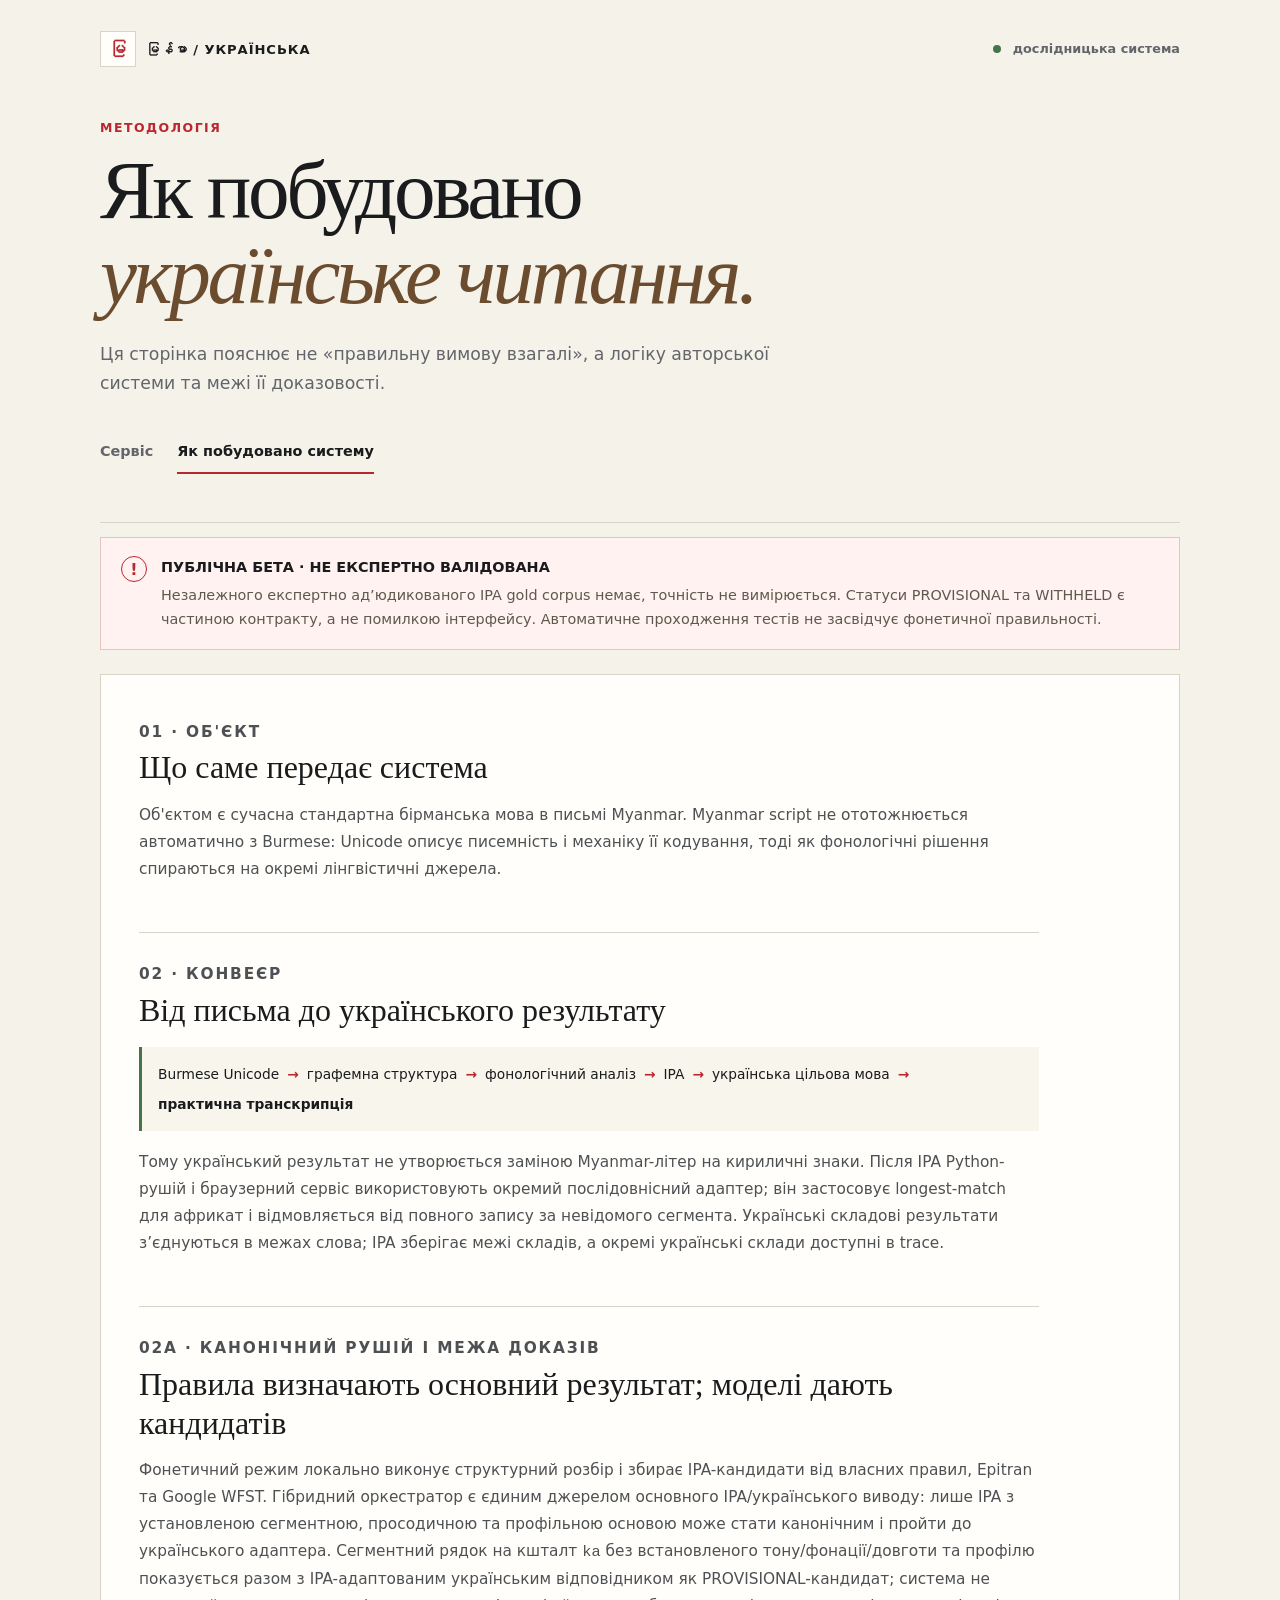
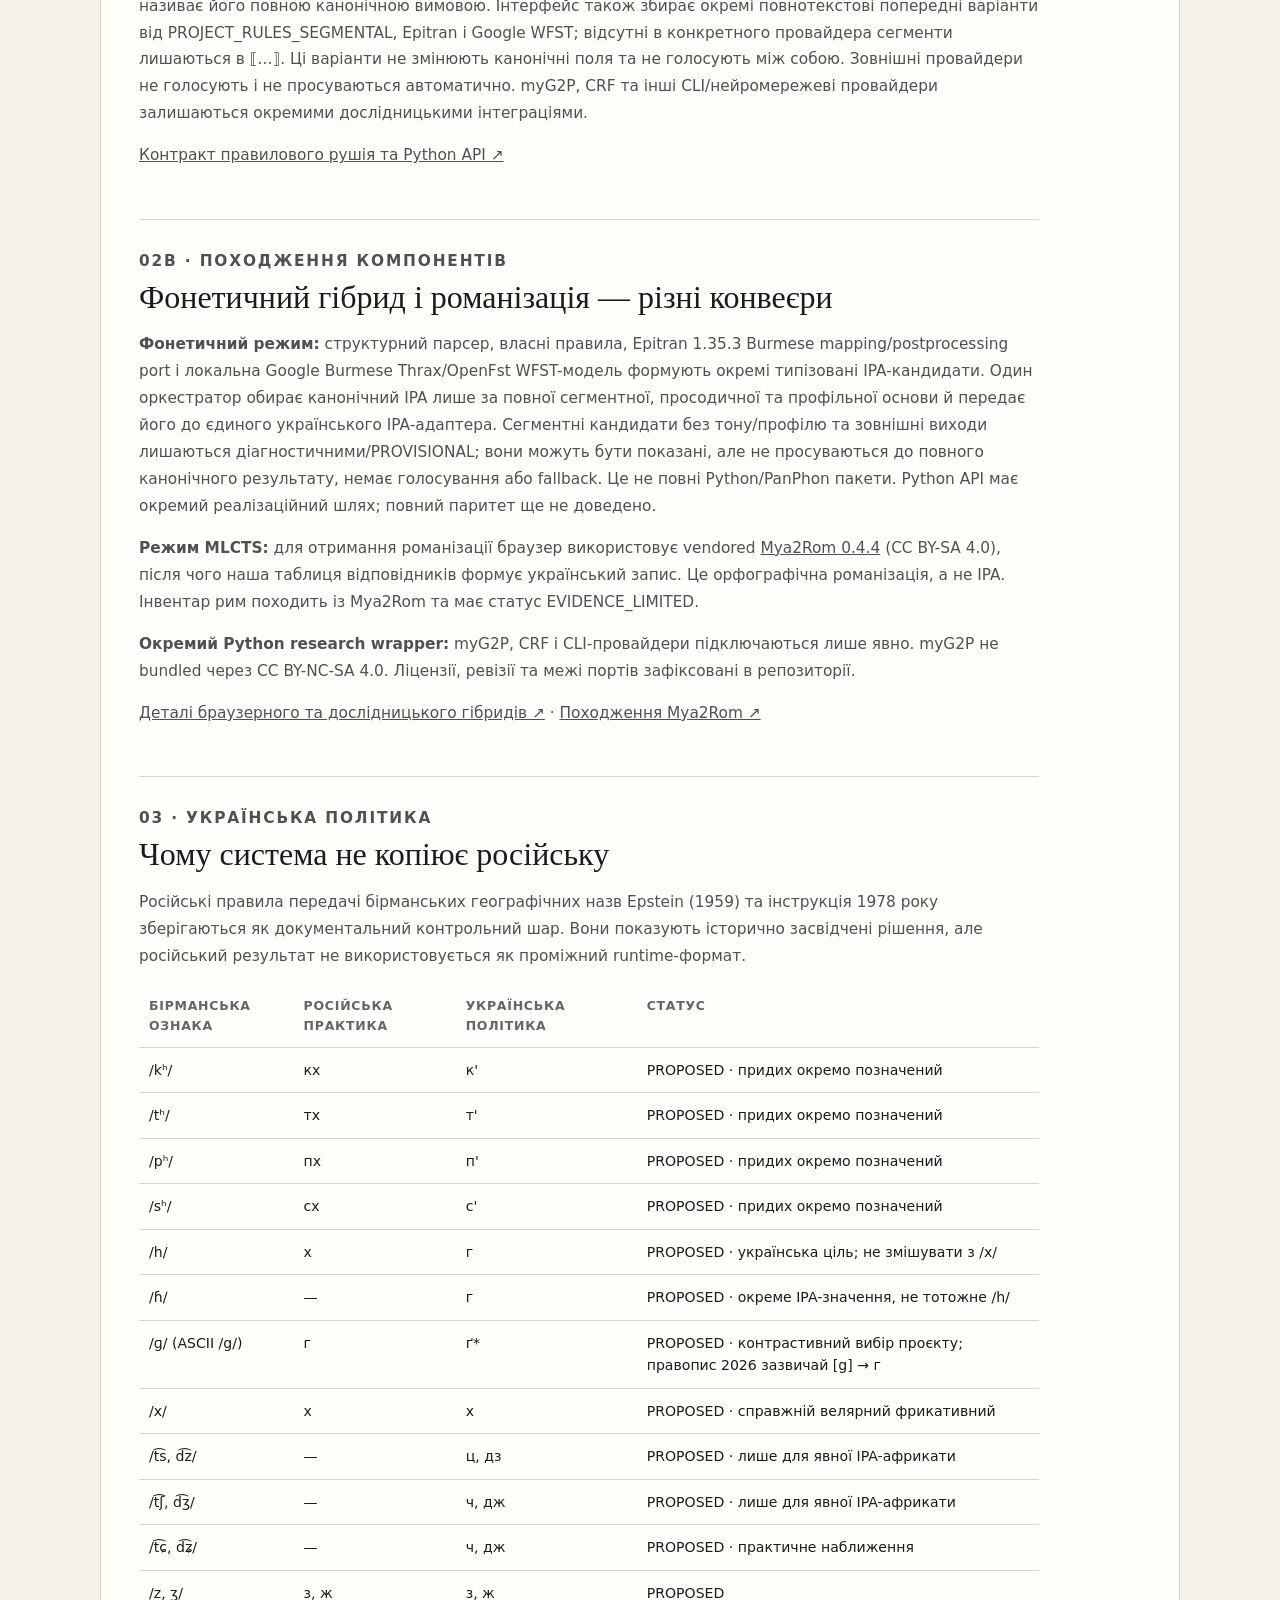
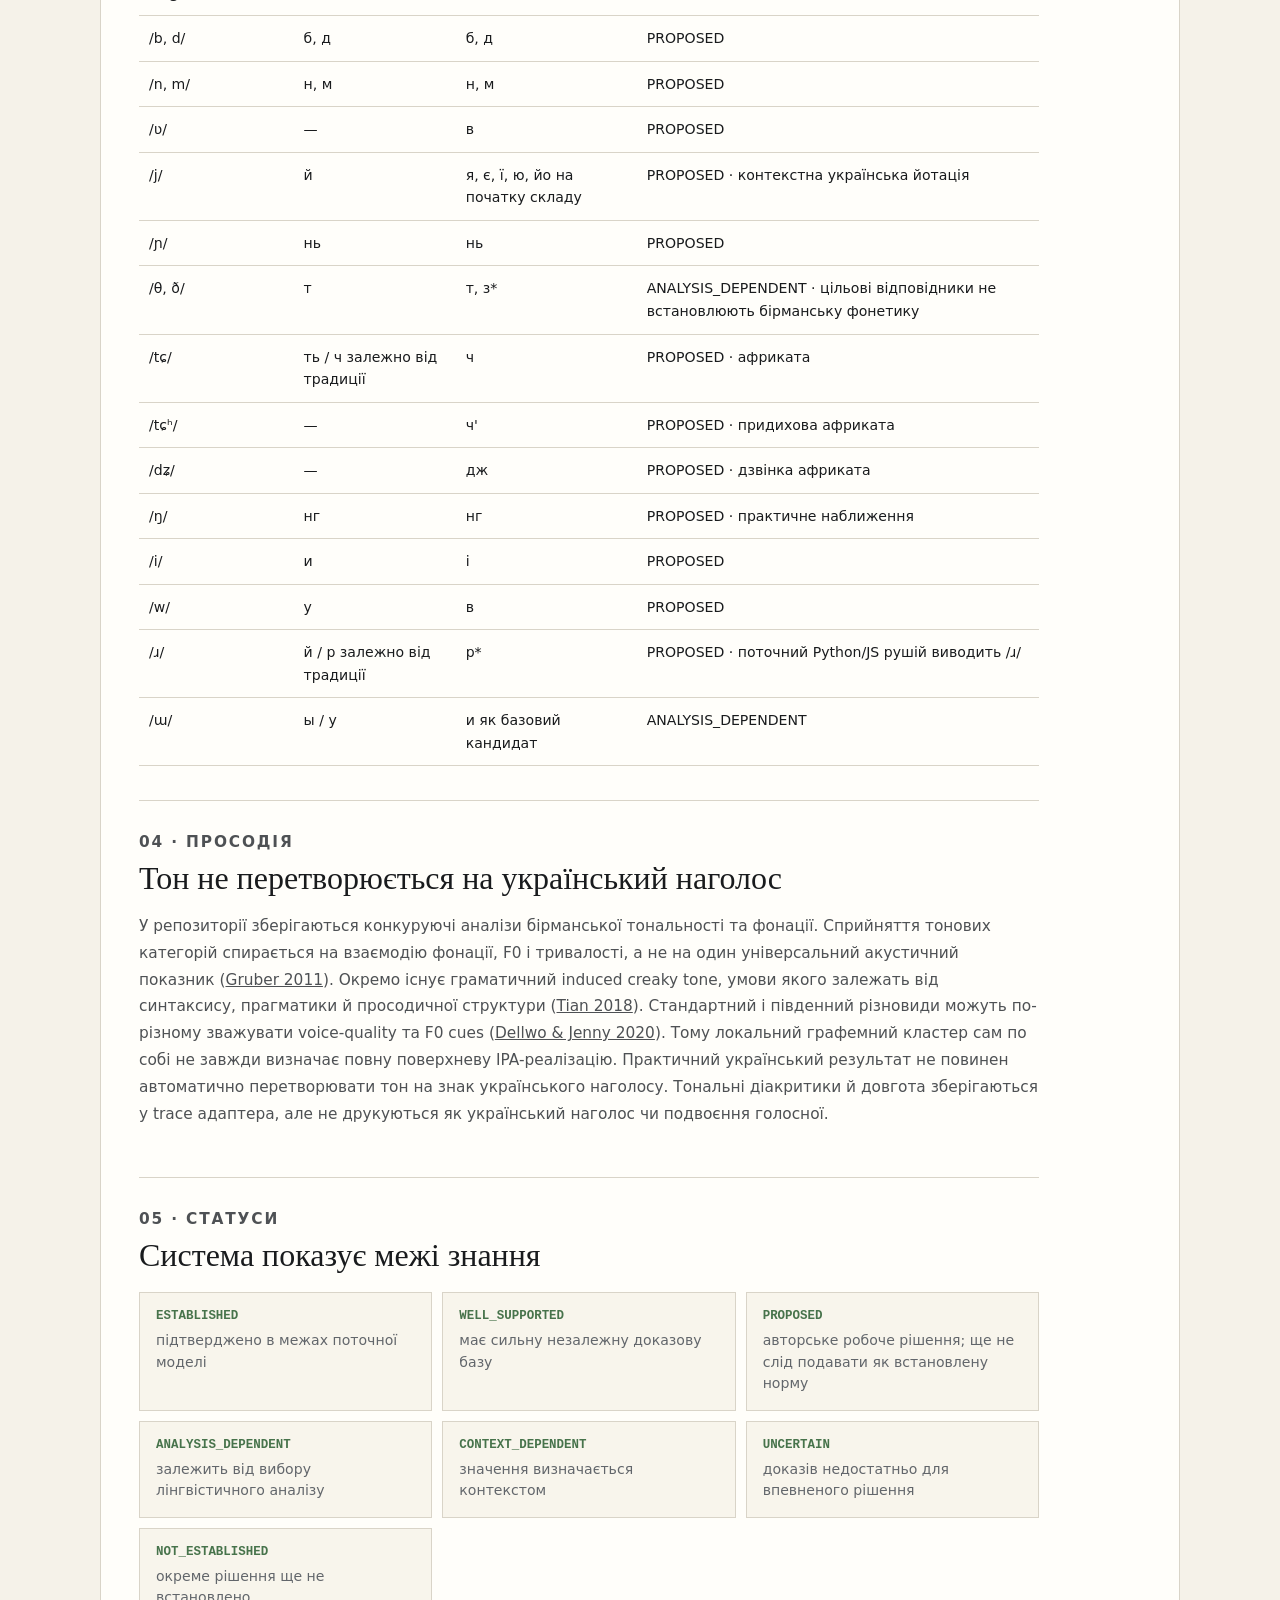
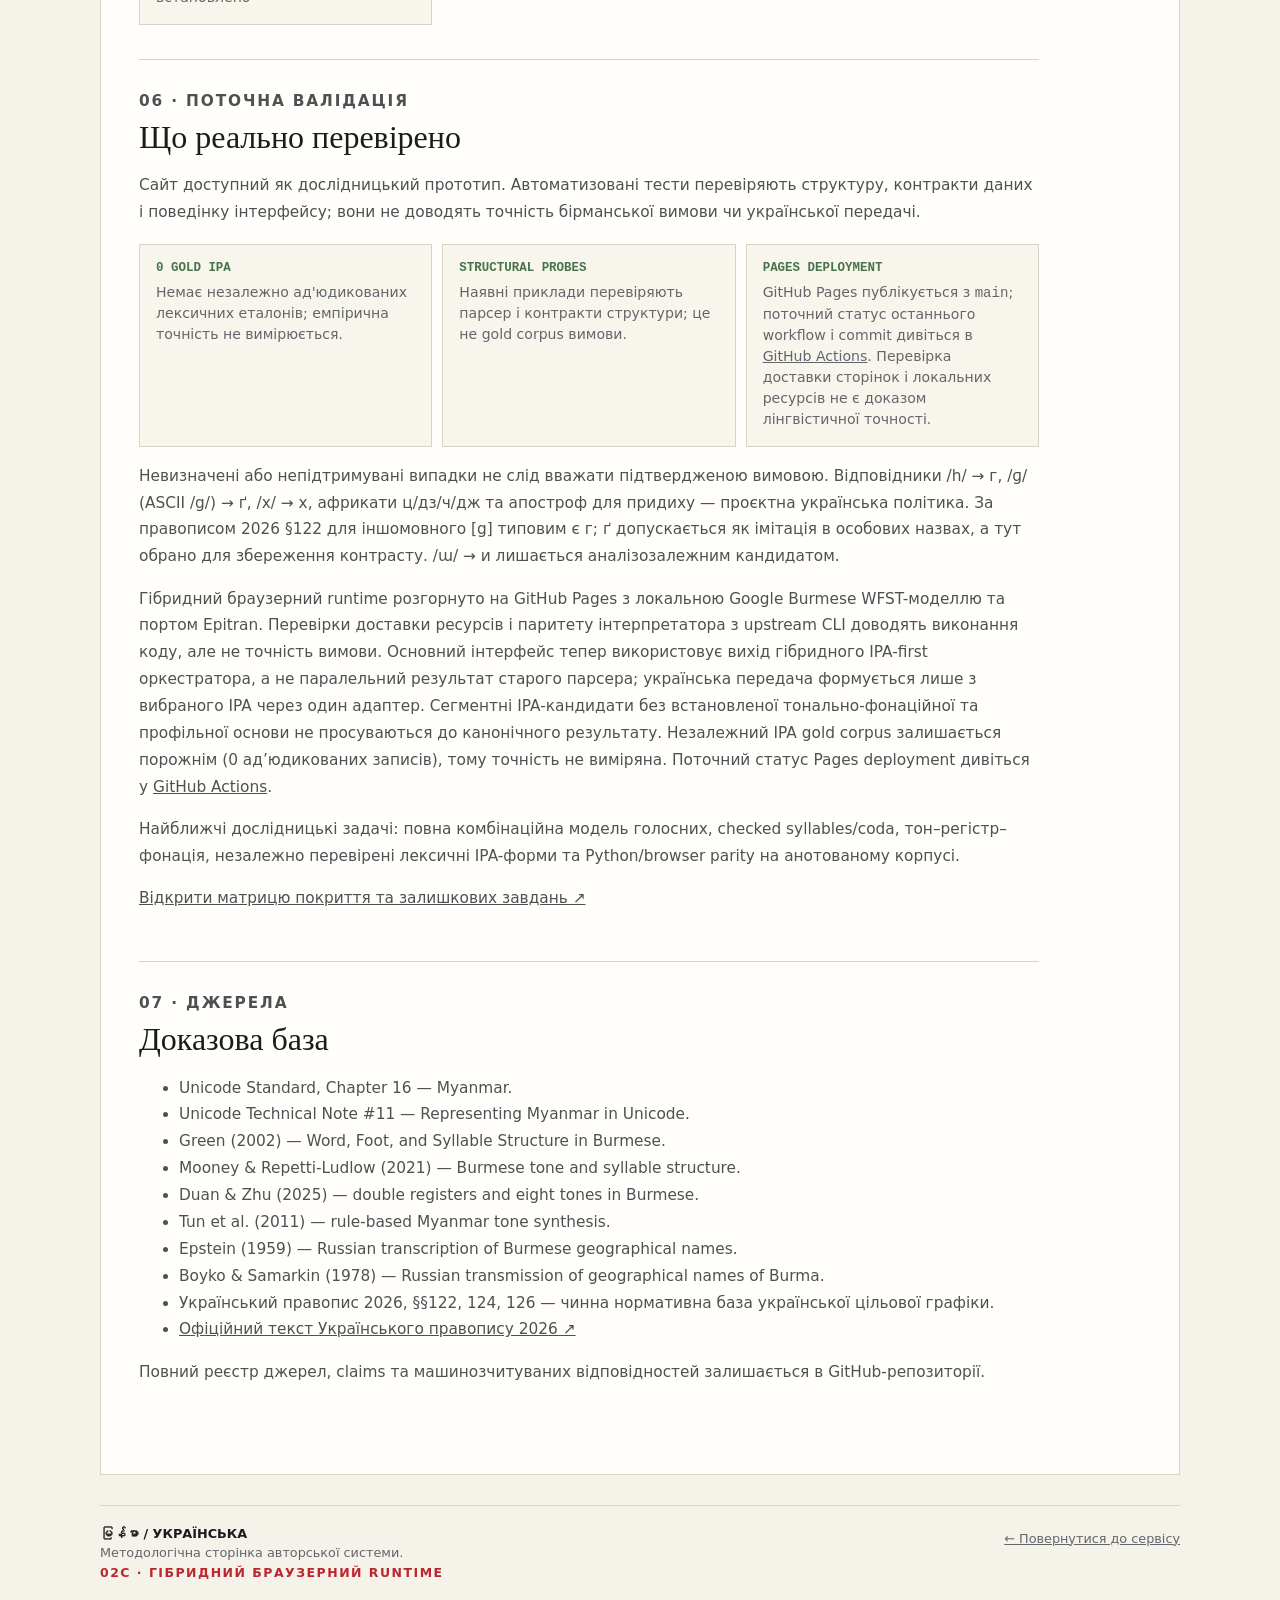
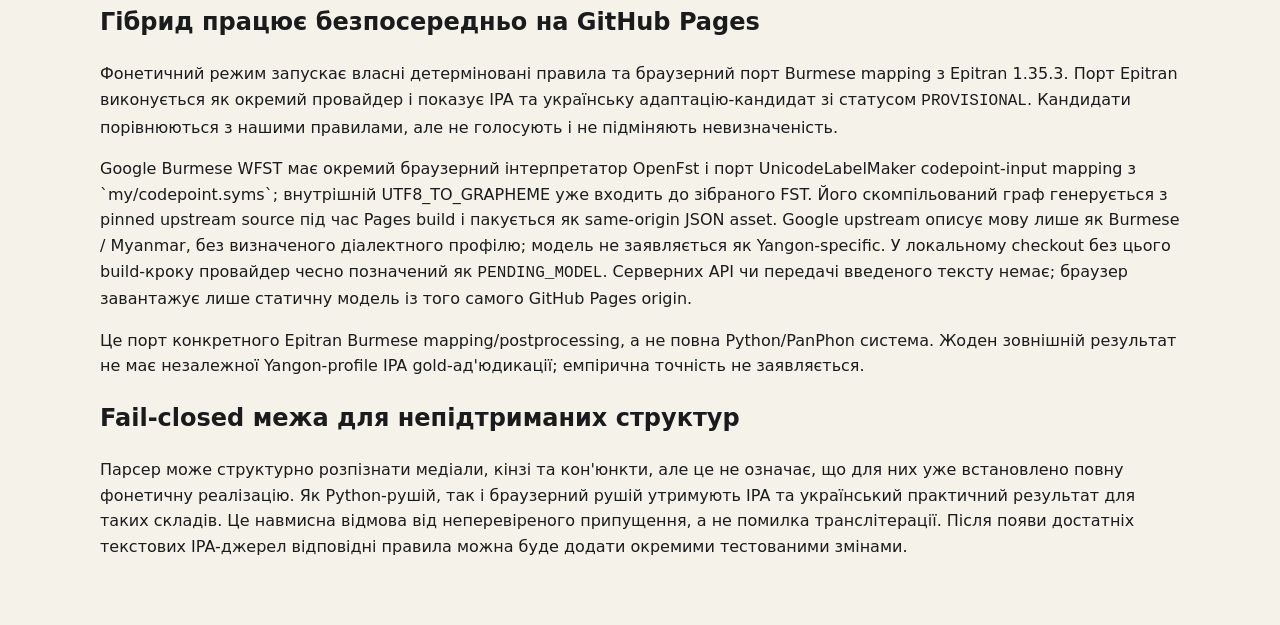
==== commit 65fe259f: "feat: disclose beta validation status in the web interface" ====
--- a/system.html
+++ b/system.html
@@ -15,6 +15,8 @@
   <div class="hero compact"><p class="eyebrow">Методологія</p><h1>Як побудовано <em>українське читання.</em></h1><p class="subtitle">Ця сторінка пояснює не «правильну вимову взагалі», а логіку авторської системи та межі її доказовості.</p></div>
   <nav class="nav" aria-label="Основна навігація"><a href="./">Сервіс</a><a class="active" href="./system.html">Як побудовано систему</a></nav>
 </header>
+
+<section class="issues research-notice" aria-label="Статус публічної бета-версії"><span aria-hidden="true">!</span><div><strong>ПУБЛІЧНА БЕТА · НЕ ЕКСПЕРТНО ВАЛІДОВАНА</strong><p>Незалежного експертно ад’юдикованого IPA gold corpus немає, точність не вимірюється. Статуси PROVISIONAL та WITHHELD є частиною контракту, а не помилкою інтерфейсу. Автоматичне проходження тестів не засвідчує фонетичної правильності.</p></div></section>
 
 <article class="document">
 <section><p class="kicker">01 · Об'єкт</p><h2>Що саме передає система</h2><p>Об'єктом є сучасна стандартна бірманська мова в письмі Myanmar. Myanmar script не ототожнюється автоматично з Burmese: Unicode описує писемність і механіку її кодування, тоді як фонологічні рішення спираються на окремі лінгвістичні джерела.</p></section>
--- a/src/web/styles.css
+++ b/src/web/styles.css
@@ -44,7 +44,7 @@
 .input-frame{position:relative;margin-top:18px;border:1px solid #aaa69d;background:#fff}
 textarea{display:block;width:100%;min-height:190px;padding:22px 22px 48px;border:0;resize:vertical;background:transparent;color:var(--ink);font:1.8rem/1.8 "Noto Sans Myanmar","Myanmar Text",system-ui,sans-serif}
 textarea:focus{outline:2px solid var(--red);outline-offset:-2px}
-textarea::placeholder{color:#aaa69d}
+textarea::placeholder{color:var(--muted);opacity:1}
 .input-hint{position:absolute;right:16px;bottom:12px;left:16px;display:flex;justify-content:space-between;gap:12px;color:#77766f;font-size:.78rem;pointer-events:none}
 .controls{display:flex;flex-wrap:wrap;justify-content:flex-end;gap:10px;margin-top:14px}
 .button,.copy{display:inline-flex;align-items:center;justify-content:center;min-height:44px;padding:8px 15px;border:1px solid #aaa69d;background:transparent;color:var(--ink);font-size:.88rem;font-weight:750;text-decoration:none;cursor:pointer}
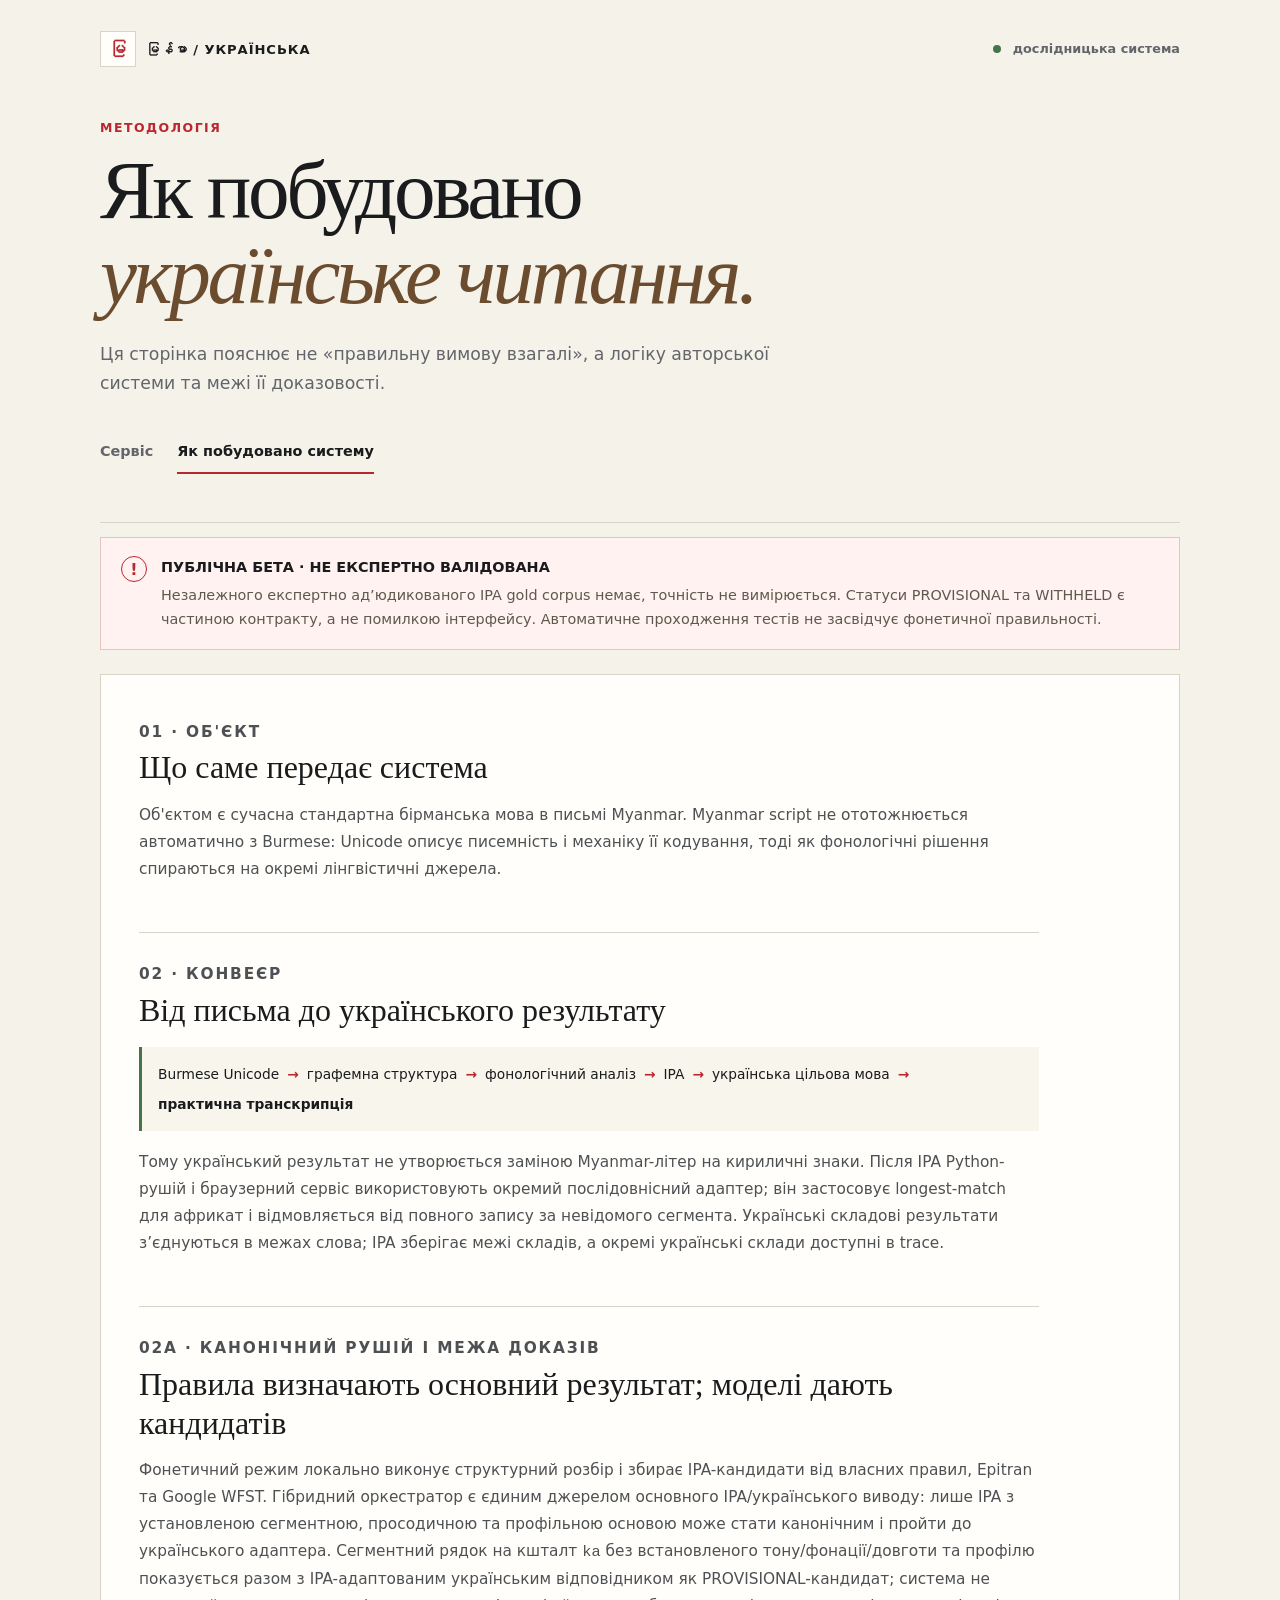
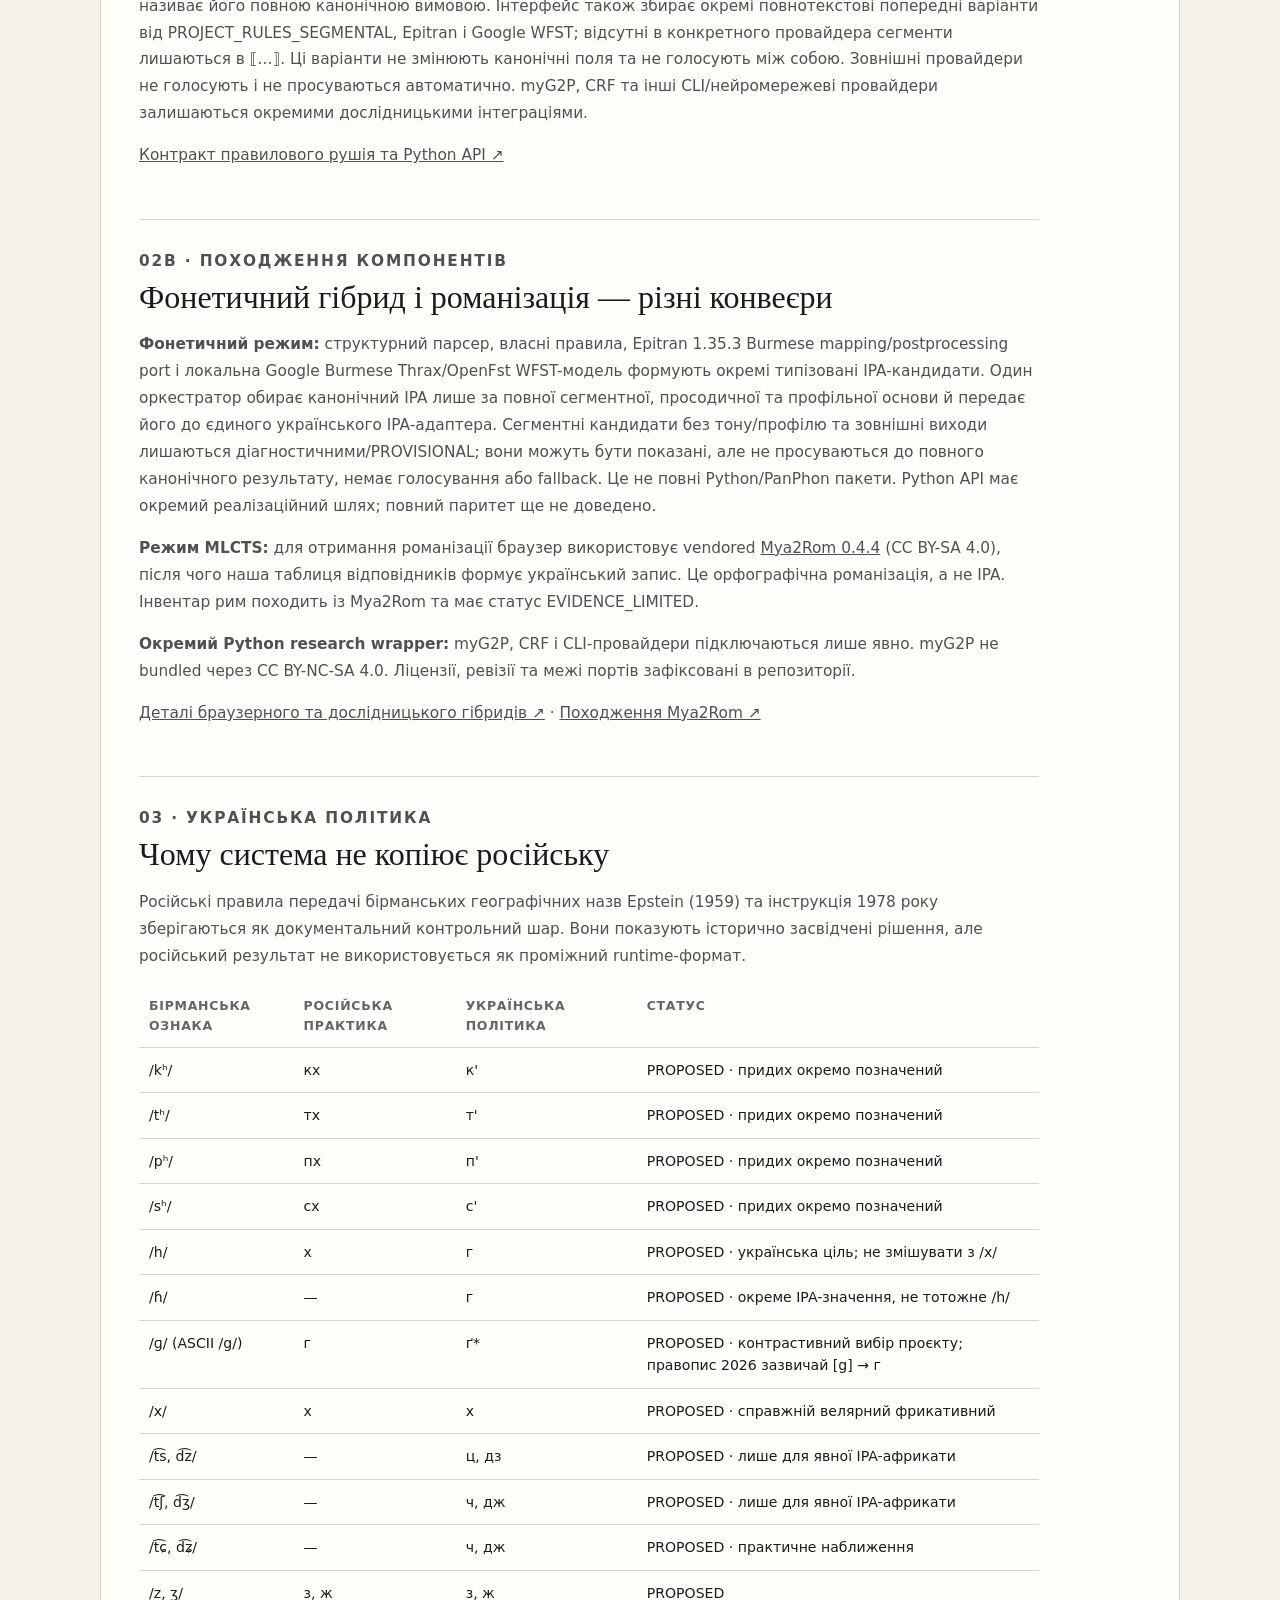
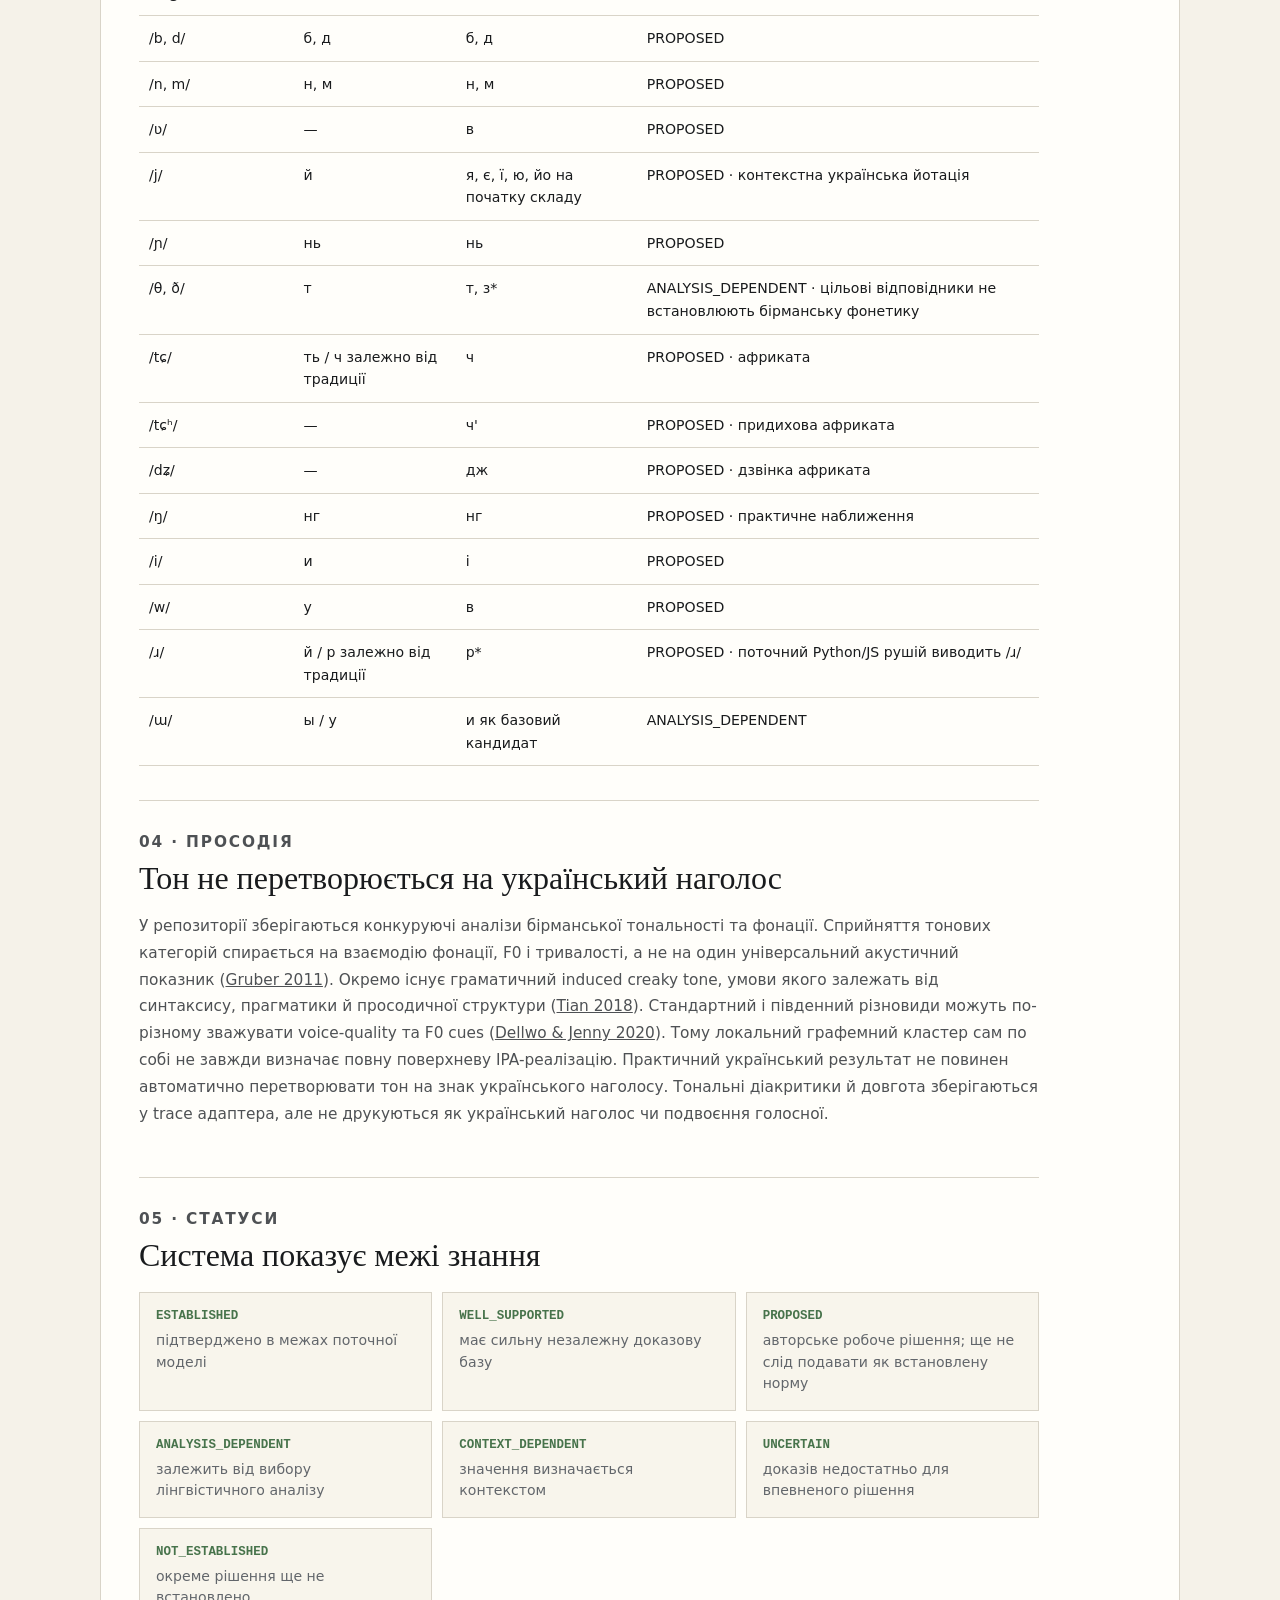
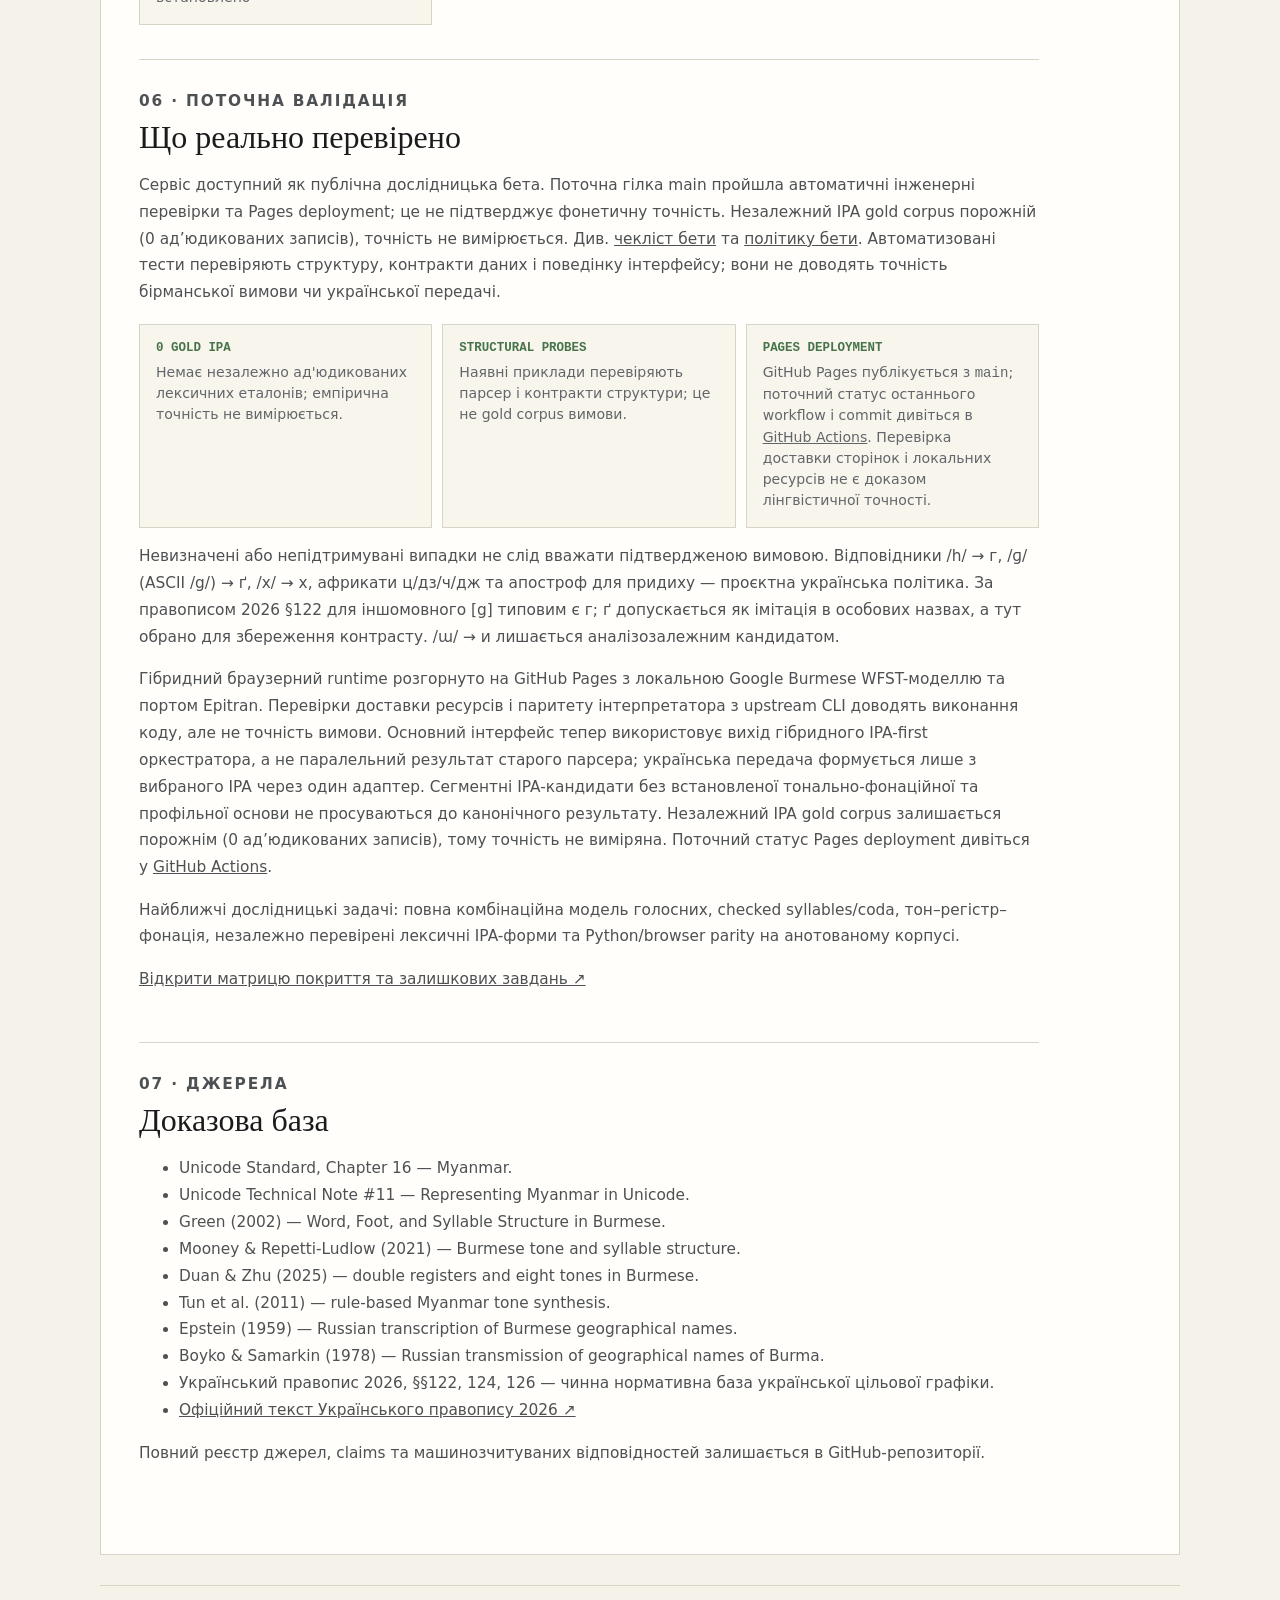
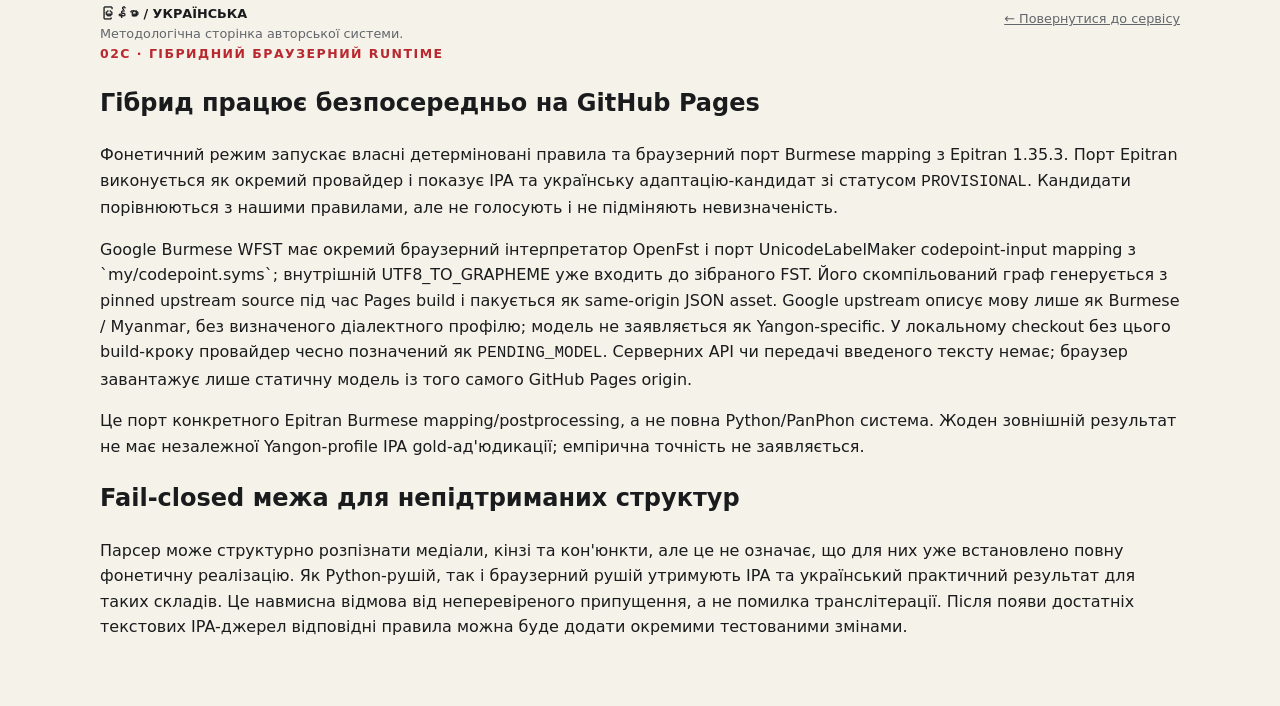
==== commit c8517201: "docs: clarify public beta status on methodology page" ====
--- a/system.html
+++ b/system.html
@@ -52,7 +52,7 @@
 </tbody></table></div></section>
 <section><p class="kicker">04 · Просодія</p><h2>Тон не перетворюється на український наголос</h2><p>У репозиторії зберігаються конкуруючі аналізи бірманської тональності та фонації. Сприйняття тонових категорій спирається на взаємодію фонації, F0 і тривалості, а не на один універсальний акустичний показник (<a href="https://doi.org/10.3765/exabs.v0i0.557">Gruber 2011</a>). Окремо існує граматичний induced creaky tone, умови якого залежать від синтаксису, прагматики й просодичної структури (<a href="https://doi.org/10.1075/ltba.18007.tia">Tian 2018</a>). Стандартний і південний різновиди можуть по-різному зважувати voice-quality та F0 cues (<a href="https://doi.org/10.1121/1.5147395">Dellwo &amp; Jenny 2020</a>). Тому локальний графемний кластер сам по собі не завжди визначає повну поверхневу IPA-реалізацію. Практичний український результат не повинен автоматично перетворювати тон на знак українського наголосу. Тональні діакритики й довгота зберігаються у trace адаптера, але не друкуються як український наголос чи подвоєння голосної.</p></section>
 <section><p class="kicker">05 · Статуси</p><h2>Система показує межі знання</h2><div class="status-grid"><div><b>ESTABLISHED</b><span>підтверджено в межах поточної моделі</span></div><div><b>WELL_SUPPORTED</b><span>має сильну незалежну доказову базу</span></div><div><b>PROPOSED</b><span>авторське робоче рішення; ще не слід подавати як встановлену норму</span></div><div><b>ANALYSIS_DEPENDENT</b><span>залежить від вибору лінгвістичного аналізу</span></div><div><b>CONTEXT_DEPENDENT</b><span>значення визначається контекстом</span></div><div><b>UNCERTAIN</b><span>доказів недостатньо для впевненого рішення</span></div><div><b>NOT_ESTABLISHED</b><span>окреме рішення ще не встановлено</span></div></div></section>
-<section id="validation-status"><p class="kicker">06 · Поточна валідація</p><h2>Що реально перевірено</h2><p>Сайт доступний як дослідницький прототип. Автоматизовані тести перевіряють структуру, контракти даних і поведінку інтерфейсу; вони не доводять точність бірманської вимови чи української передачі.</p><div class="status-grid"><div><b>0 GOLD IPA</b><span>Немає незалежно ад'юдикованих лексичних еталонів; емпірична точність не вимірюється.</span></div><div><b>STRUCTURAL PROBES</b><span>Наявні приклади перевіряють парсер і контракти структури; це не gold corpus вимови.</span></div><div><b>PAGES DEPLOYMENT</b><span>GitHub Pages публікується з <code>main</code>; поточний статус останнього workflow і commit дивіться в <a href="https://github.com/ClippyFirst/Burmese-Ukrainian-Phonetic-System-/actions">GitHub Actions</a>. Перевірка доставки сторінок і локальних ресурсів не є доказом лінгвістичної точності.</span></div></div><p>Невизначені або непідтримувані випадки не слід вважати підтвердженою вимовою. Відповідники /h/ → г, /ɡ/ (ASCII /g/) → ґ, /x/ → х, африкати ц/дз/ч/дж та апостроф для придиху — проєктна українська політика. За правописом 2026 §122 для іншомовного [g] типовим є г; ґ допускається як імітація в особових назвах, а тут обрано для збереження контрасту. /ɯ/ → и лишається аналізозалежним кандидатом.</p><p>Гібридний браузерний runtime розгорнуто на GitHub Pages з локальною Google Burmese WFST-моделлю та портом Epitran. Перевірки доставки ресурсів і паритету інтерпретатора з upstream CLI доводять виконання коду, але не точність вимови. Основний інтерфейс тепер використовує вихід гібридного IPA-first оркестратора, а не паралельний результат старого парсера; українська передача формується лише з вибраного IPA через один адаптер. Сегментні IPA-кандидати без встановленої тонально-фонаційної та профільної основи не просуваються до канонічного результату. Незалежний IPA gold corpus залишається порожнім (0 ад’юдикованих записів), тому точність не виміряна. Поточний статус Pages deployment дивіться у <a href="https://github.com/ClippyFirst/Burmese-Ukrainian-Phonetic-System-/actions">GitHub Actions</a>.</p><p>Найближчі дослідницькі задачі: повна комбінаційна модель голосних, checked syllables/coda, тон–регістр–фонація, незалежно перевірені лексичні IPA-форми та Python/browser parity на анотованому корпусі.</p><p><a href="https://github.com/ClippyFirst/Burmese-Ukrainian-Phonetic-System-/blob/main/docs/audits/current/EXECUTION-STATUS-MATRIX-2026-10-21.md" target="_blank" rel="noreferrer">Відкрити матрицю покриття та залишкових завдань ↗</a></p></section>
+<section id="validation-status"><p class="kicker">06 · Поточна валідація</p><h2>Що реально перевірено</h2><p>Сервіс доступний як публічна дослідницька бета. Поточна гілка main пройшла автоматичні інженерні перевірки та Pages deployment; це не підтверджує фонетичну точність. Незалежний IPA gold corpus порожній (0 ад’юдикованих записів), точність не вимірюється. Див. <a href="./docs/BETA-RELEASE-CHECKLIST.md">чекліст бети</a> та <a href="./docs/BETA-RELEASE-POLICY.md">політику бети</a>. Автоматизовані тести перевіряють структуру, контракти даних і поведінку інтерфейсу; вони не доводять точність бірманської вимови чи української передачі.</p><div class="status-grid"><div><b>0 GOLD IPA</b><span>Немає незалежно ад'юдикованих лексичних еталонів; емпірична точність не вимірюється.</span></div><div><b>STRUCTURAL PROBES</b><span>Наявні приклади перевіряють парсер і контракти структури; це не gold corpus вимови.</span></div><div><b>PAGES DEPLOYMENT</b><span>GitHub Pages публікується з <code>main</code>; поточний статус останнього workflow і commit дивіться в <a href="https://github.com/ClippyFirst/Burmese-Ukrainian-Phonetic-System-/actions">GitHub Actions</a>. Перевірка доставки сторінок і локальних ресурсів не є доказом лінгвістичної точності.</span></div></div><p>Невизначені або непідтримувані випадки не слід вважати підтвердженою вимовою. Відповідники /h/ → г, /ɡ/ (ASCII /g/) → ґ, /x/ → х, африкати ц/дз/ч/дж та апостроф для придиху — проєктна українська політика. За правописом 2026 §122 для іншомовного [g] типовим є г; ґ допускається як імітація в особових назвах, а тут обрано для збереження контрасту. /ɯ/ → и лишається аналізозалежним кандидатом.</p><p>Гібридний браузерний runtime розгорнуто на GitHub Pages з локальною Google Burmese WFST-моделлю та портом Epitran. Перевірки доставки ресурсів і паритету інтерпретатора з upstream CLI доводять виконання коду, але не точність вимови. Основний інтерфейс тепер використовує вихід гібридного IPA-first оркестратора, а не паралельний результат старого парсера; українська передача формується лише з вибраного IPA через один адаптер. Сегментні IPA-кандидати без встановленої тонально-фонаційної та профільної основи не просуваються до канонічного результату. Незалежний IPA gold corpus залишається порожнім (0 ад’юдикованих записів), тому точність не виміряна. Поточний статус Pages deployment дивіться у <a href="https://github.com/ClippyFirst/Burmese-Ukrainian-Phonetic-System-/actions">GitHub Actions</a>.</p><p>Найближчі дослідницькі задачі: повна комбінаційна модель голосних, checked syllables/coda, тон–регістр–фонація, незалежно перевірені лексичні IPA-форми та Python/browser parity на анотованому корпусі.</p><p><a href="https://github.com/ClippyFirst/Burmese-Ukrainian-Phonetic-System-/blob/main/docs/audits/current/EXECUTION-STATUS-MATRIX-2026-10-21.md" target="_blank" rel="noreferrer">Відкрити матрицю покриття та залишкових завдань ↗</a></p></section>
 <section><p class="kicker">07 · Джерела</p><h2>Доказова база</h2><ul><li>Unicode Standard, Chapter 16 — Myanmar.</li><li>Unicode Technical Note #11 — Representing Myanmar in Unicode.</li><li>Green (2002) — Word, Foot, and Syllable Structure in Burmese.</li><li>Mooney & Repetti-Ludlow (2021) — Burmese tone and syllable structure.</li><li>Duan & Zhu (2025) — double registers and eight tones in Burmese.</li><li>Tun et al. (2011) — rule-based Myanmar tone synthesis.</li><li>Epstein (1959) — Russian transcription of Burmese geographical names.</li><li>Boyko & Samarkin (1978) — Russian transmission of geographical names of Burma.</li><li>Український правопис 2026, §§122, 124, 126 — чинна нормативна база української цільової графіки.</li>
 <li><a href="https://mon.gov.ua/static-objects/mon/sites/1/zagalna%20serednya/Pravopys.2019/ukrayinskii-pravopis-oficiine-vidannia-2026.pdf" target="_blank" rel="noreferrer">Офіційний текст Українського правопису 2026 ↗</a></li></ul><p>Повний реєстр джерел, claims та машинозчитуваних відповідностей залишається в GitHub-репозиторії.</p></section>
 </article>
